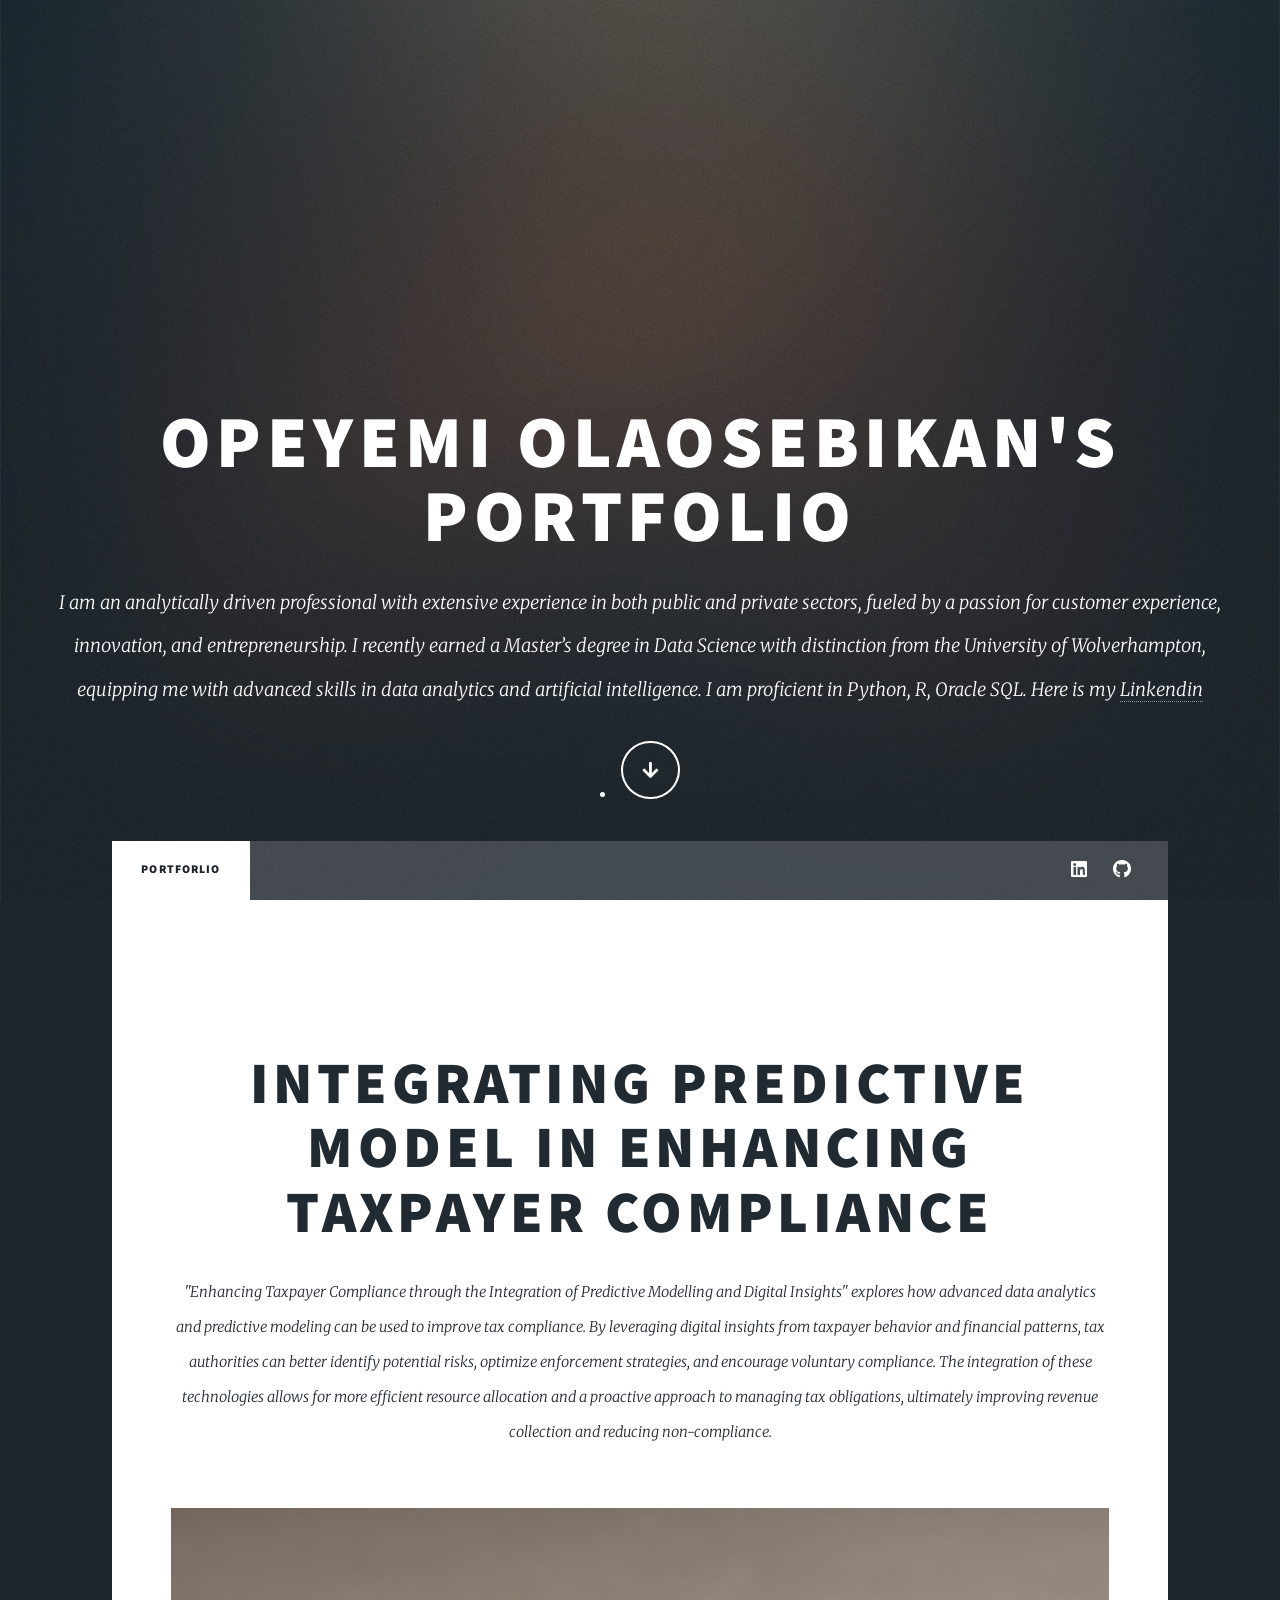
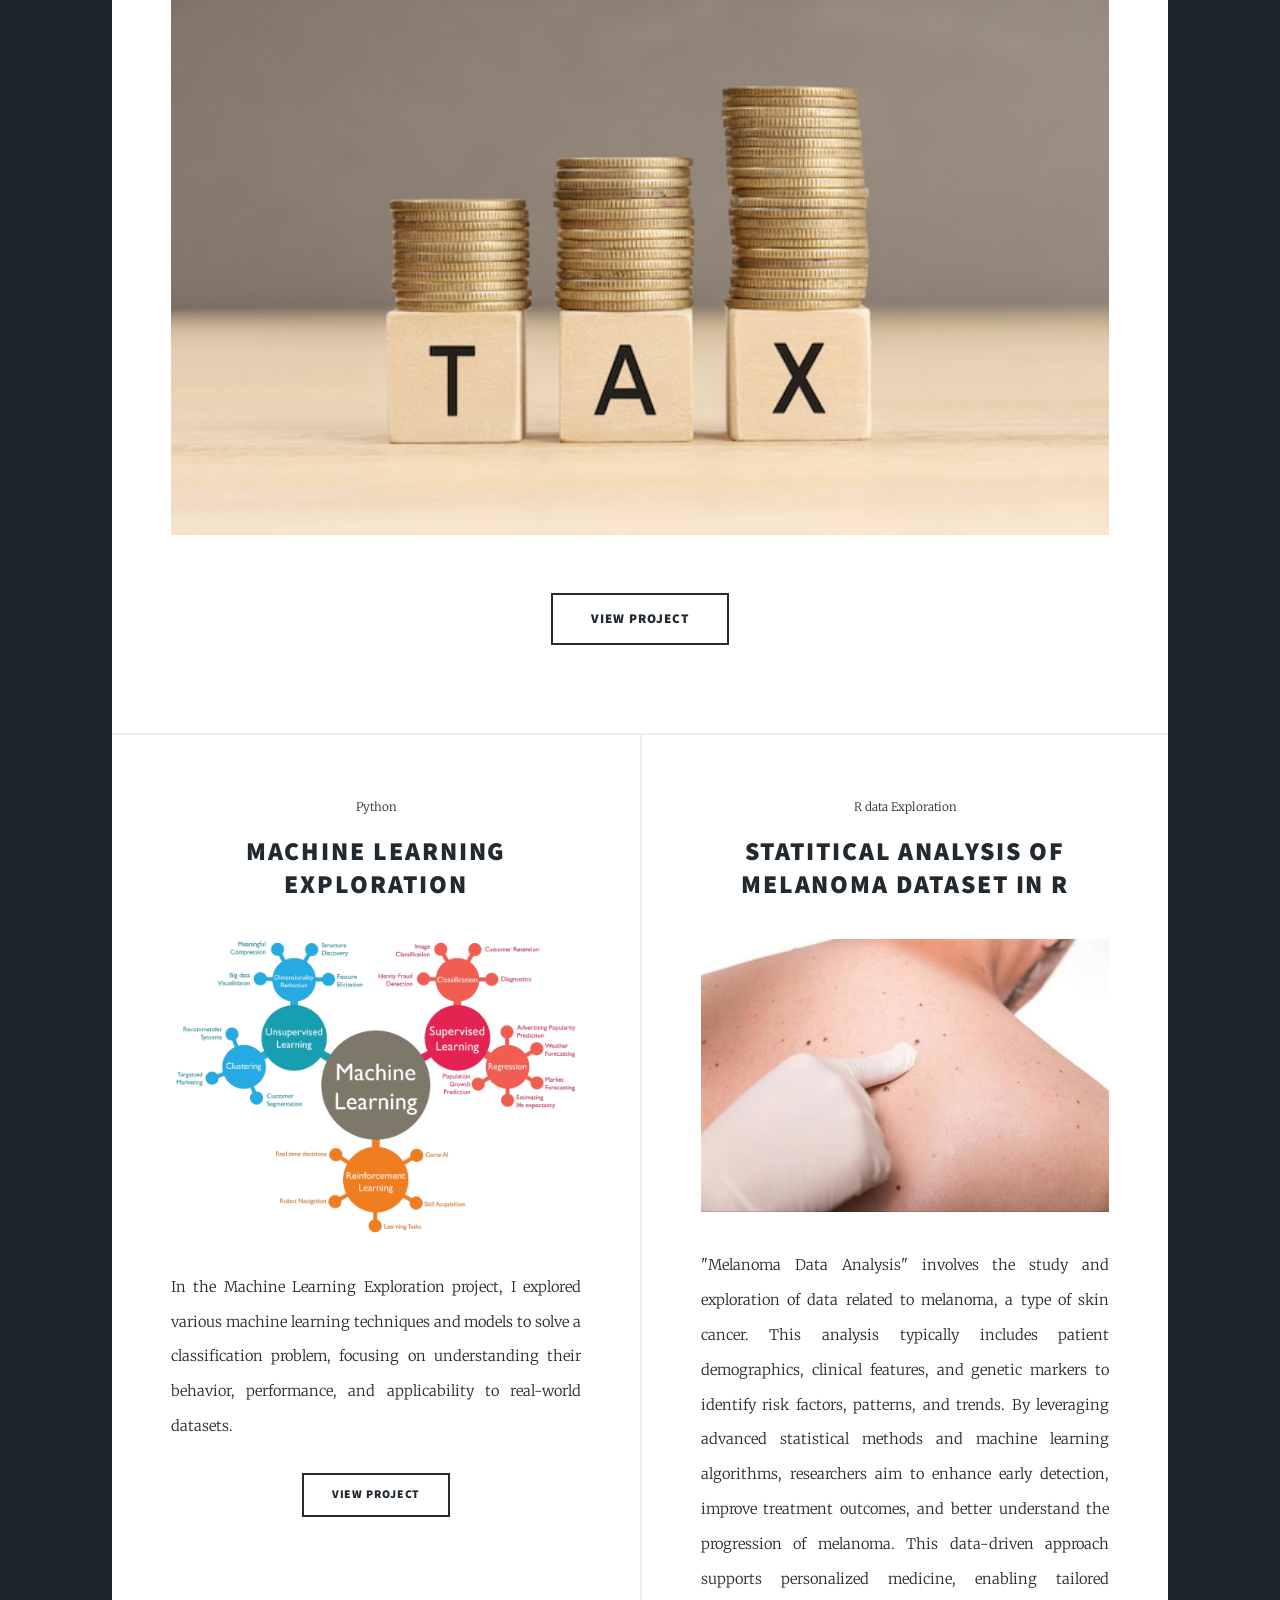
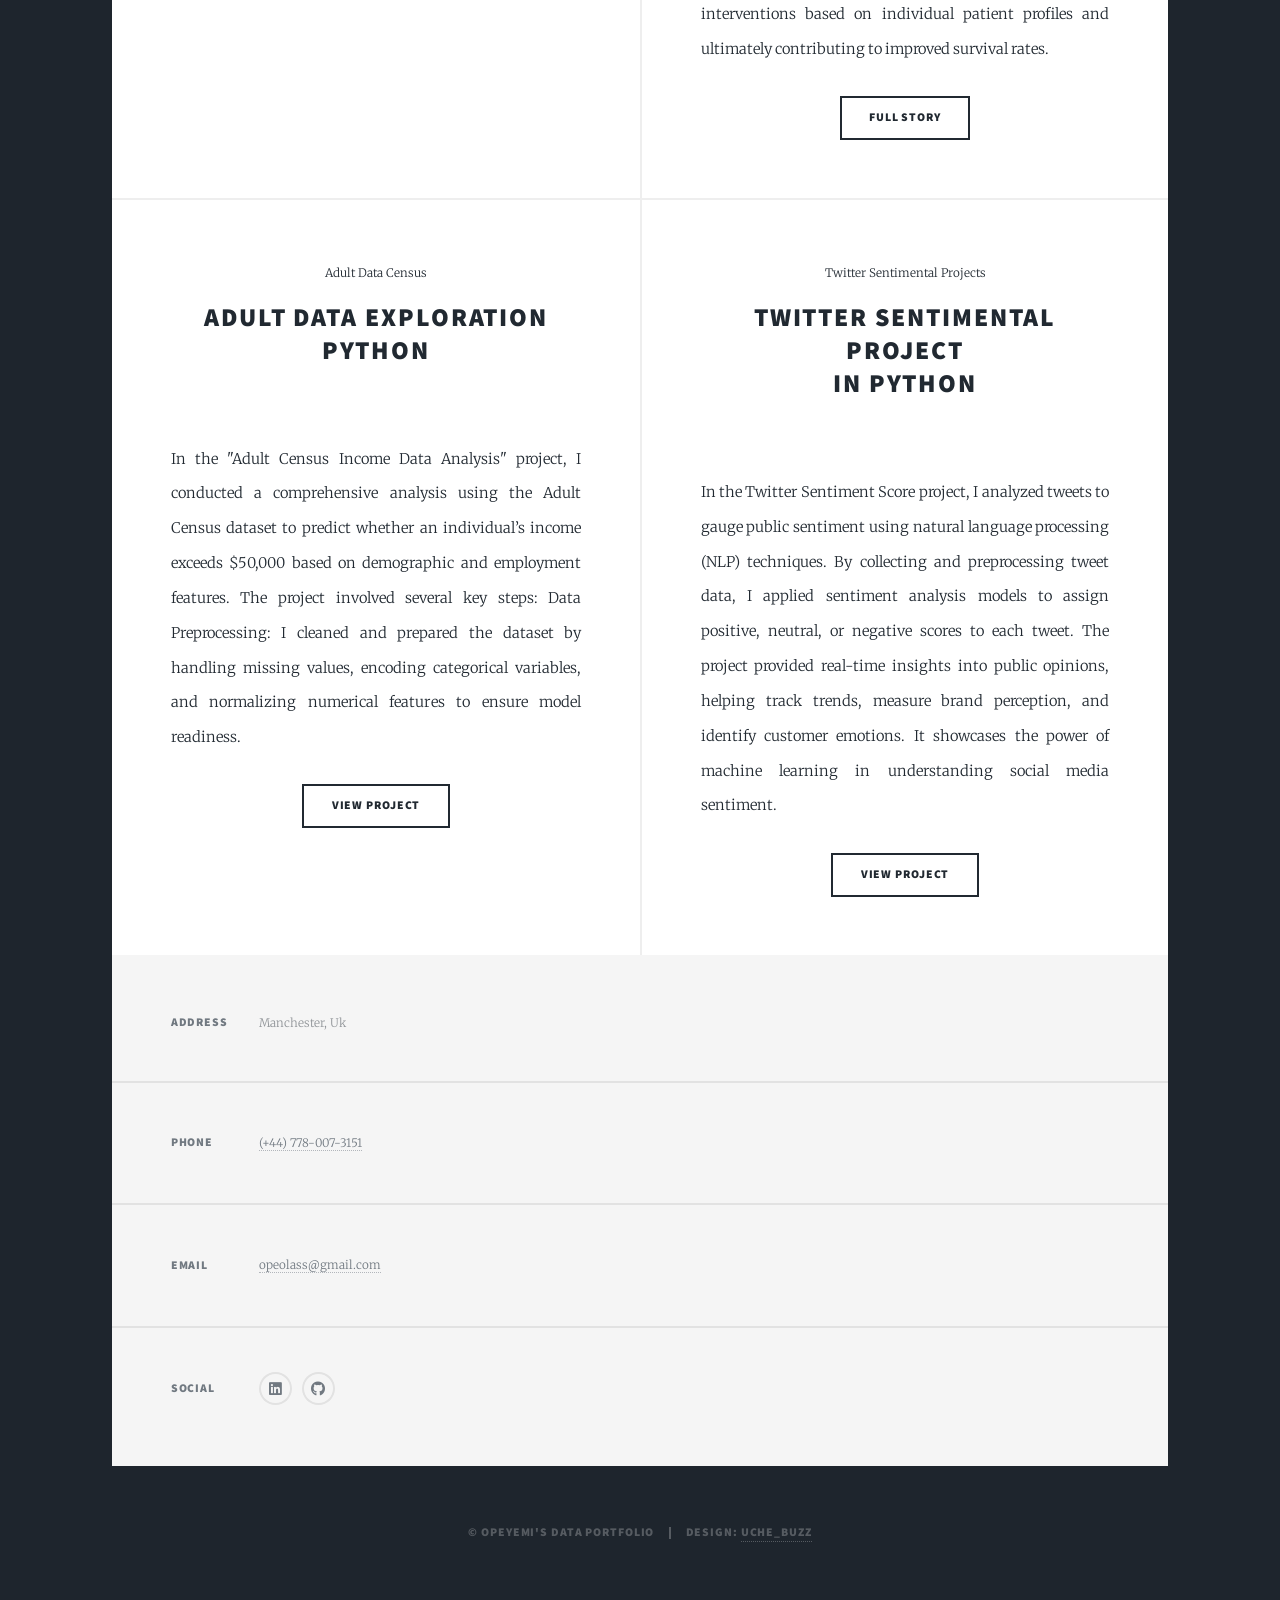
==== index.html @ 690faed7 "Update index.html" ====
<!DOCTYPE HTML>
<!--
	Massively by HTML5 UP
	html5up.net | @ajlkn
	Free for personal and commercial use under the CCA 3.0 license (html5up.net/license)
-->
<html>
	<head>
		<title>Opeyemi's Portfolio</title>
		<meta charset="utf-8" />
		<meta name="viewport" content="width=device-width, initial-scale=1, user-scalable=no" />
		<link rel="stylesheet" href="assets/css/main.css" />
		<noscript><link rel="stylesheet" href="assets/css/noscript.css" /></noscript>
	</head>
	<body class="is-preload">

		<!-- Wrapper -->
			<div id="wrapper" class="fade-in">

				<!-- Intro -->
					<div id="intro">
						<h1>Opeyemi olaosebikan's <br />
							Portfolio</h1>
						<p>I am an analytically driven professional with extensive experience in both public and private sectors, 
							fueled by a passion for customer experience, innovation, and entrepreneurship. I recently earned a Master’s degree in Data Science with distinction 
							from the University of Wolverhampton, equipping me with advanced skills in data analytics and artificial intelligence.
							 I am proficient in Python, R, Oracle SQL. Here is my <a href="https://www.linkedin.com/in/opeyemi-olaosebikan/">Linkendin</a>
							<li><a href="#header" class="button icon solid solo fa-arrow-down scrolly">Continue</a></li>
						</ul>
					</div>

				<!-- Header -->
					<header id="header">
						<a href="index.html" class="logo">Portforlio</a>
					</header>

				<!-- Nav -->
					<nav id="nav">
						<ul class="links">
							<li class="active"><a href="index.html">Portforlio</a></li>
			
						</ul>
						<ul class="icons">
							<!--<li><a href="https://github.com/OpeOlas" class="icon brands fa-twitter"><span class="label">Twitter</span></a></li>
							<li><a href="https://twitter.com/uche_buzz" class="icon brands fa-facebook-f"><span class="label">Facebook</span></a></li>-->
							<li><a href="https://www.linkedin.com/in/opeyemi-olaosebikan/" class="icon brands alt fa-linkedin"><span class="label">LinkedIn</span></a></li>
							<li><a href="https://github.com/OpeOlas" class="icon brands fa-github"><span class="label">GitHub</span></a></li>
						</ul>
					</nav>

				<!-- Main -->
					<div id="main">

						<!-- Featured Post -->
							<article class="post featured">
								<header class="major">
									<h2><a href="https://github.com/OpeOlas/Enhancing-Taxpayer-Compliance-through-the-Integration-of-Predictive-Modelling-and-Digital-Insights">  
										<br />
									Integrating Predictive Model in Enhancing Taxpayer Compliance</a></h2>
									<p>"Enhancing Taxpayer Compliance through the Integration of Predictive Modelling and Digital Insights" 
										explores how advanced data analytics and predictive modeling can be used to improve tax compliance. By leveraging digital insights from taxpayer behavior and financial patterns, tax authorities can better identify potential risks, optimize enforcement strategies, and encourage voluntary compliance. The integration of these technologies allows for more efficient resource allocation and 
										a proactive approach to managing tax obligations, ultimately improving revenue collection and reducing non-compliance.</p>
								</header>
								<a href="https://github.com/OpeOlas/Enhancing-Taxpayer-Compliance-through-the-Integration-of-Predictive-Modelling-and-Digital-Insights" 
								class="image main"><img src="images/Increase-in-Corporation-Tax.jpg" alt="" /></a>
								<ul class="actions special">
									<li><a href="https://github.com/OpeOlas/Enhancing-Taxpayer-Compliance-through-the-Integration-of-Predictive-Modelling-and-Digital-Insights" class="button large">View Project</a></li>
								</ul>
							</article>

						<!-- Posts -->
							<section class="posts">
								<article>
									<header>
										<span class="date">Python</span>
										<h2><a href="https://github.com/OpeOlas/Portfolio/blob/main/Opeyemi%20Olaosebikan-%202338168-%20Workshop%20%233%20Solution.ipynb">Machine Learning Exploration<br />
										</a></h2>
									</header>
									<a href="https://github.com/OpeOlas/Portfolio/blob/main/Opeyemi%20Olaosebikan-%202338168-%20Workshop%20%233%20Solution.ipynb" class="image fit"><img src="images/Machine Learning.png" alt="" /></a>
									<p>In the Machine Learning Exploration project, I explored various machine learning techniques and models to solve a classification problem, focusing on understanding their behavior, performance, 
										and applicability to real-world datasets.</p>
									<ul class="actions special">
										<li><a href="https://github.com/OpeOlas/Portfolio/blob/main/Opeyemi%20Olaosebikan-%202338168-%20Workshop%20%233%20Solution.ipynb" class="button">View Project</a></li>
									</ul>
								</article>
								<!--<article>
									<header>
										<span class="date">Python</span>
										<h2><a href="https://github.com/Uchebuzz/Python-Portfolio/blob/main/NBA%20%20Rookie%20Analysis.py"><br />
										NBA Rookie Analysis in Python</a></h2>
									</header>
									<a href="https://github.com/Uchebuzz/Python-Portfolio/blob/main/NBA%20%20Rookie%20Analysis.py" class="image fit"><img src="images/Nba Rookie.jpg" alt="" /></a>
									<p>Donec eget ex magna. Interdum et malesuada fames ac ante ipsum primis in faucibus. Pellentesque venenatis dolor imperdiet dolor mattis sagittis magna etiam.</p>
									<ul class="actions special">
										<li><a href="https://github.com/Uchebuzz/Python-Portfolio/blob/main/NBA%20%20Rookie%20Analysis.py" class="button">View Project</a></li>
									</ul>
								</article>-->

								<!--<article>
									<header>
										<span class="date">R data Exploration</span>
										<h2><a href="https://github.com/OpeOlas/Using-R-for-Exploratory-Analysis-of-the-1977-Survival-from-Malignant-Melanoma/blob/main/2338168%20MELANOMA%20EXPLORATOTY%20ANALYSIS.qmd">2021 UK Census Data Exploration in R<br />
										</a></h2>
									</header>
									<a href="https://github.com/OpeOlas/Using-R-for-Exploratory-Analysis-of-the-1977-Survival-from-Malignant-Melanoma/blob/main/2338168%20MELANOMA%20EXPLORATOTY%20ANALYSIS.qmd" class="image fit"><img src="images/UK census dat R.jpg" alt="" /></a>
									<p>"Melanoma Data Analysis" involves the study and exploration of data related to melanoma, a type of skin cancer. This analysis typically includes patient demographics, clinical features, and genetic markers to identify risk factors, patterns, and trends. By leveraging advanced statistical methods and machine learning algorithms, researchers aim to enhance early detection, improve treatment outcomes, and better understand the progression of melanoma. This data-driven approach supports personalized medicine, enabling tailored
										 interventions based on individual patient profiles and ultimately contributing to improved survival rates.</p>
									<ul class="actions special">
										<li><a href="https://github.com/OpeOlas/Using-R-for-Exploratory-Analysis-of-the-1977-Survival-from-Malignant-Melanoma/blob/main/2338168%20MELANOMA%20EXPLORATOTY%20ANALYSIS.qmd" class="button">Full Story</a></li>
									</ul>
								</article>-->

								<article>
									<header>
										<span class="date">R data Exploration</span>
										<h2><a href="https://github.com/OpeOlas/Using-R-for-Exploratory-Analysis-of-the-1977-Survival-from-Malignant-Melanoma/blob/main/2338168%20MELANOMA%20EXPLORATOTY%20ANALYSIS.qmd">Statitical Analysis of<br />
										Melanoma Dataset in R</a></h2>
									</header>
									<a href="https://github.com/OpeOlas/Using-R-for-Exploratory-Analysis-of-the-1977-Survival-from-Malignant-Melanoma/blob/main/2338168%20MELANOMA%20EXPLORATOTY%20ANALYSIS.qmd" class="image fit"><img src="images/Melanoma a.jpg" alt="" /></a>
									<p>"Melanoma Data Analysis" involves the study and exploration of data related to melanoma, a type of skin cancer. This analysis typically includes patient demographics, clinical features, and genetic markers to identify risk factors, patterns, and trends. By leveraging advanced statistical methods and machine learning algorithms, researchers aim to enhance early detection, improve treatment outcomes, and better understand the progression of melanoma. This data-driven approach supports personalized medicine, enabling tailored
										interventions based on individual patient profiles and ultimately contributing to improved survival rates.</p>
									<ul class="actions special">
										<li><a href="https://github.com/OpeOlas/Using-R-for-Exploratory-Analysis-of-the-1977-Survival-from-Malignant-Melanoma/blob/main/2338168%20MELANOMA%20EXPLORATOTY%20ANALYSIS.qmd" class="button">Full Story</a></li>
									</ul>
								</article>
								<article>
									<header>
										<span class="date">Adult Data Census</span>
										<h2><a href="https://github.com/OpeOlas/Portfolio/blob/main/Opeyemi%20Olaosebikan-%202338168-%20Workshop%20%232%20Solution.ipynb">Adult Data Exploration<br />
											Python</a></h2>
										
									</header>
									<a href="https://github.com/OpeOlas/Portfolio/blob/main/Opeyemi%20Olaosebikan-%202338168-%20Workshop%20%232%20Solution.ipynb" class="image fit"><img src="images/NI Census image 3.jpg" alt="" /></a>
									<p>In the "Adult Census Income Data Analysis" project, I conducted a comprehensive analysis using the Adult Census dataset to predict whether an individual’s income exceeds $50,000 based on demographic and employment features. The project involved several key steps:

										Data Preprocessing: I cleaned and prepared the dataset by handling missing values, encoding categorical variables, and normalizing numerical features to ensure model readiness.
										
										</p>
									<ul class="actions special">
										<li><a href="https://github.com/OpeOlas/Portfolio/blob/main/Opeyemi%20Olaosebikan-%202338168-%20Workshop%20%232%20Solution.ipynb" class="button">View Project</a></li>
									</ul>
								</article>
								<article>
									<header>
										<span class="date">Twitter Sentimental Projects</span>
										<h2><a href="https://github.com/OpeOlas/Portfolio/blob/main/Opeyemi%20Olaosebikan-%202338168-%20Workshop%20%236%20Solution.ipynb">Twitter Sentimental Project<br />
										In Python</a></h2>
									</header>
									<a href="https://github.com/OpeOlas/Portfolio/blob/main/Opeyemi%20Olaosebikan-%202338168-%20Workshop%20%236%20Solution.ipynb" class="image fit"><img src="Twitter.jpg" alt="" /></a>
									<p>In the Twitter Sentiment Score project, I analyzed tweets to gauge public sentiment using natural language processing (NLP) techniques. By collecting and preprocessing tweet data, I applied sentiment analysis models to assign positive, neutral, or negative scores to each tweet. The project provided real-time insights into public opinions, helping track trends, measure brand
										perception, and identify customer emotions. It showcases the power of machine learning in understanding social media sentiment.</p>
									<ul class="actions special">
										<li><a href="https://github.com/OpeOlas/Portfolio/blob/main/Opeyemi%20Olaosebikan-%202338168-%20Workshop%20%236%20Solution.ipynb" class="button">View Project</a></li>
									</ul>

								
								</article>
							</section>
							

				

					</div>

				<!-- Footer -->
					<footer id="footer">
						
						<section class="split contact">
							<section class="alt">
								<h3>Address</h3>
								<p>Manchester, Uk<br />
								</p>
							</section>
							<section>
								<h3>Phone</h3>
								<p><a href="#">(+44) 778-007-3151</a></p>
							</section>
							<section>
								<h3>Email</h3>
								<p><a href="#">opeolass@gmail.com</a></p>
							</section>
							<section>
								<h3>Social</h3>
								<ul class="icons alt">
									<!--<li><a href="https://twitter.com/uche_buzz" class="icon brands alt fa-twitter"><span class="label">Twitter</span></a></li>
									<li><a href="https://www.facebook.com/buzugbe.uche" class="icon brands alt fa-facebook-f"><span class="label">Facebook</span></a></li>-->
									<li><a href="https://www.linkedin.com/in/opeyemi-olaosebikan/" class="icon brands alt fa-linkedin"><span class="label">LinkedIn</span></a></li>
									<li><a href="https://github.com/OpeOlas" class="icon brands alt fa-github"><span class="label">GitHub</span></a></li>
								</ul>
							</section>
						</section>
					</footer>

				<!-- Copyright -->
					<div id="copyright">
						<ul><li>&copy; Opeyemi's Data Portfolio</li><li>Design: <a href="https://html5up.net">Uche_buzz</a></li></ul>
					</div>

			</div>

		<!-- Scripts -->
			<script src="assets/js/jquery.min.js"></script>
			<script src="assets/js/jquery.scrollex.min.js"></script>
			<script src="assets/js/jquery.scrolly.min.js"></script>
			<script src="assets/js/browser.min.js"></script>
			<script src="assets/js/breakpoints.min.js"></script>
			<script src="assets/js/util.js"></script>
			<script src="assets/js/main.js"></script>

	</body>
</html>
---- assets/css/main.css ----
@import url(fontawesome-all.min.css);
@import url("https://fonts.googleapis.com/css?family=Merriweather:300,700,300italic,700italic|Source+Sans+Pro:900");

/*
	Massively by HTML5 UP
	html5up.net | @ajlkn
	Free for personal and commercial use under the CCA 3.0 license (html5up.net/license)
*/

html, body, div, span, applet, object,
iframe, h1, h2, h3, h4, h5, h6, p, blockquote,
pre, a, abbr, acronym, address, big, cite,
code, del, dfn, em, img, ins, kbd, q, s, samp,
small, strike, strong, sub, sup, tt, var, b,
u, i, center, dl, dt, dd, ol, ul, li, fieldset,
form, label, legend, table, caption, tbody,
tfoot, thead, tr, th, td, article, aside,
canvas, details, embed, figure, figcaption,
footer, header, hgroup, menu, nav, output, ruby,
section, summary, time, mark, audio, video {
	margin: 0;
	padding: 0;
	border: 0;
	font-size: 100%;
	font: inherit;
	vertical-align: baseline;}

article, aside, details, figcaption, figure,
footer, header, hgroup, menu, nav, section {
	display: block;}

body {
	line-height: 1;
}

ol, ul {
	list-style: none;
}

blockquote, q {
	quotes: none;
}

	blockquote:before, blockquote:after, q:before, q:after {
		content: '';
		content: none;
	}

table {
	border-collapse: collapse;
	border-spacing: 0;
}

body {
	-webkit-text-size-adjust: none;
}

mark {
	background-color: transparent;
	color: inherit;
}

input::-moz-focus-inner {
	border: 0;
	padding: 0;
}

input, select, textarea {
	-moz-appearance: none;
	-webkit-appearance: none;
	-ms-appearance: none;
	appearance: none;
}

/* Basic */

	@-ms-viewport {
		width: device-width;
	}

	body {
		-ms-overflow-style: scrollbar;
	}

	@media screen and (max-width: 480px) {

		html, body {
			min-width: 320px;
		}

	}

	html {
		box-sizing: border-box;
	}

	*, *:before, *:after {
		box-sizing: inherit;
	}

	body {
		background-color: #1e252d;
	}

		body.is-preload *, body.is-preload *:before, body.is-preload *:after {
			-moz-animation: none !important;
			-webkit-animation: none !important;
			-ms-animation: none !important;
			animation: none !important;
			-moz-transition: none !important;
			-webkit-transition: none !important;
			-ms-transition: none !important;
			transition: none !important;
		}

/* Type */

	html {
		font-size: 16pt;
	}

		@media screen and (max-width: 1680px) {

			html {
				font-size: 12pt;
			}

		}

		@media screen and (max-width: 1280px) {

			html {
				font-size: 11pt;
			}

		}

		@media screen and (max-width: 360px) {

			html {
				font-size: 10pt;
			}

		}

	body {
		color: #212931;
	}

	body, input, select, textarea {
		font-family: "Merriweather", Georgia, serif;
		font-weight: 300;
		font-size: 1rem;
		line-height: 2.375;
	}

	a {
		-moz-transition: color 0.2s ease-in-out, background-color 0.2s ease-in-out, border-color 0.2s ease-in-out, box-shadow 0.2s ease-in-out;
		-webkit-transition: color 0.2s ease-in-out, background-color 0.2s ease-in-out, border-color 0.2s ease-in-out, box-shadow 0.2s ease-in-out;
		-ms-transition: color 0.2s ease-in-out, background-color 0.2s ease-in-out, border-color 0.2s ease-in-out, box-shadow 0.2s ease-in-out;
		transition: color 0.2s ease-in-out, background-color 0.2s ease-in-out, border-color 0.2s ease-in-out, box-shadow 0.2s ease-in-out;
		border-bottom: dotted 1px;
		text-decoration: none;
	}

		a:hover {
			border-bottom-color: transparent;
		}

	strong, b {
		font-weight: 600;
	}

	em, i {
		font-style: italic;
	}

	p {
		text-align: justify;
		margin: 0 0 2rem 0;
	}

	h1, h2, h3, h4, h5, h6 {
		font-family: "Source Sans Pro", Helvetica, sans-serif;
		font-weight: 900;
		line-height: 1.5;
		letter-spacing: 0.075em;
		text-transform: uppercase;
		margin: 0 0 1rem 0;
	}

		h1 a, h2 a, h3 a, h4 a, h5 a, h6 a {
			border-bottom: 0;
			color: inherit;
			text-decoration: none;
		}

	h1 {
		font-size: 4rem;
		line-height: 1.1;
		margin: 0 0 2rem 0;
	}

	h2 {
		font-size: 1.75rem;
		line-height: 1.3;
		margin: 0 0 1.5rem 0;
	}

	h3 {
		font-size: 1.25rem;
		margin: 0 0 1.5rem 0;
	}

	h4 {
		font-size: 1rem;
	}

	h5 {
		font-size: 0.9rem;
	}

	h6 {
		font-size: 0.8rem;
	}

	sub {
		font-size: 0.8rem;
		position: relative;
		top: 0.5rem;
	}

	sup {
		font-size: 0.8rem;
		position: relative;
		top: -0.5rem;
	}

	blockquote {
		border-left: solid 4px;
		font-style: italic;
		margin: 0 0 2rem 0;
		padding: 0.5rem 0 0.5rem 2rem;
	}

	code {
		border: solid 2px;
		font-family: "Courier New", monospace;
		font-size: 0.9rem;
		margin: 0 0.25rem;
		padding: 0.25rem 0.65rem;
	}

	pre {
		-webkit-overflow-scrolling: touch;
		font-family: "Courier New", monospace;
		font-size: 0.9rem;
		margin: 0 0 2rem 0;
	}

		pre code {
			display: block;
			line-height: 1.75;
			padding: 1rem 1.5rem;
			overflow-x: auto;
		}

	hr {
		border: 0;
		border-bottom: solid 2px;
		margin: 3rem 0;
	}

		hr.major {
			margin: 5rem 0;
		}

	.align-left {
		text-align: left;
	}

	.align-center {
		text-align: center;
	}

	.align-right {
		text-align: right;
	}

	input, select, textarea {
		color: #212931;
	}

	a {
		color: #212931;
		border-bottom-color: rgba(33, 41, 49, 0.5);
	}

		a:hover {
			border-bottom-color: transparent;
			color: #18bfef !important;
		}

	strong, b {
		color: #212931;
	}

	h1, h2, h3, h4, h5, h6 {
		color: #212931;
	}

	blockquote {
		border-left-color: #eeeeee;
	}

	code {
		background: rgba(220, 220, 220, 0.25);
		border-color: #eeeeee;
	}

	hr {
		border-bottom-color: #eeeeee;
	}

/* Row */

	.row {
		display: flex;
		flex-wrap: wrap;
		box-sizing: border-box;
		align-items: stretch;
	}

		.row > * {
			box-sizing: border-box;
		}

		.row.gtr-uniform > * > :last-child {
			margin-bottom: 0;
		}

		.row.aln-left {
			justify-content: flex-start;
		}

		.row.aln-center {
			justify-content: center;
		}

		.row.aln-right {
			justify-content: flex-end;
		}

		.row.aln-top {
			align-items: flex-start;
		}

		.row.aln-middle {
			align-items: center;
		}

		.row.aln-bottom {
			align-items: flex-end;
		}

		.row > .imp {
			order: -1;
		}

		.row > .col-1 {
			width: 8.33333%;
		}

		.row > .off-1 {
			margin-left: 8.33333%;
		}

		.row > .col-2 {
			width: 16.66667%;
		}

		.row > .off-2 {
			margin-left: 16.66667%;
		}

		.row > .col-3 {
			width: 25%;
		}

		.row > .off-3 {
			margin-left: 25%;
		}

		.row > .col-4 {
			width: 33.33333%;
		}

		.row > .off-4 {
			margin-left: 33.33333%;
		}

		.row > .col-5 {
			width: 41.66667%;
		}

		.row > .off-5 {
			margin-left: 41.66667%;
		}

		.row > .col-6 {
			width: 50%;
		}

		.row > .off-6 {
			margin-left: 50%;
		}

		.row > .col-7 {
			width: 58.33333%;
		}

		.row > .off-7 {
			margin-left: 58.33333%;
		}

		.row > .col-8 {
			width: 66.66667%;
		}

		.row > .off-8 {
			margin-left: 66.66667%;
		}

		.row > .col-9 {
			width: 75%;
		}

		.row > .off-9 {
			margin-left: 75%;
		}

		.row > .col-10 {
			width: 83.33333%;
		}

		.row > .off-10 {
			margin-left: 83.33333%;
		}

		.row > .col-11 {
			width: 91.66667%;
		}

		.row > .off-11 {
			margin-left: 91.66667%;
		}

		.row > .col-12 {
			width: 100%;
		}

		.row > .off-12 {
			margin-left: 100%;
		}

		.row.gtr-0 {
			margin-top: 0;
			margin-left: 0rem;
		}

			.row.gtr-0 > * {
				padding: 0 0 0 0rem;
			}

			.row.gtr-0.gtr-uniform {
				margin-top: 0rem;
			}

				.row.gtr-0.gtr-uniform > * {
					padding-top: 0rem;
				}

		.row.gtr-25 {
			margin-top: 0;
			margin-left: -0.375rem;
		}

			.row.gtr-25 > * {
				padding: 0 0 0 0.375rem;
			}

			.row.gtr-25.gtr-uniform {
				margin-top: -0.375rem;
			}

				.row.gtr-25.gtr-uniform > * {
					padding-top: 0.375rem;
				}

		.row.gtr-50 {
			margin-top: 0;
			margin-left: -0.75rem;
		}

			.row.gtr-50 > * {
				padding: 0 0 0 0.75rem;
			}

			.row.gtr-50.gtr-uniform {
				margin-top: -0.75rem;
			}

				.row.gtr-50.gtr-uniform > * {
					padding-top: 0.75rem;
				}

		.row {
			margin-top: 0;
			margin-left: -1.5rem;
		}

			.row > * {
				padding: 0 0 0 1.5rem;
			}

			.row.gtr-uniform {
				margin-top: -1.5rem;
			}

				.row.gtr-uniform > * {
					padding-top: 1.5rem;
				}

		.row.gtr-150 {
			margin-top: 0;
			margin-left: -2.25rem;
		}

			.row.gtr-150 > * {
				padding: 0 0 0 2.25rem;
			}

			.row.gtr-150.gtr-uniform {
				margin-top: -2.25rem;
			}

				.row.gtr-150.gtr-uniform > * {
					padding-top: 2.25rem;
				}

		.row.gtr-200 {
			margin-top: 0;
			margin-left: -3rem;
		}

			.row.gtr-200 > * {
				padding: 0 0 0 3rem;
			}

			.row.gtr-200.gtr-uniform {
				margin-top: -3rem;
			}

				.row.gtr-200.gtr-uniform > * {
					padding-top: 3rem;
				}

		@media screen and (max-width: 1680px) {

			.row {
				display: flex;
				flex-wrap: wrap;
				box-sizing: border-box;
				align-items: stretch;
			}

				.row > * {
					box-sizing: border-box;
				}

				.row.gtr-uniform > * > :last-child {
					margin-bottom: 0;
				}

				.row.aln-left {
					justify-content: flex-start;
				}

				.row.aln-center {
					justify-content: center;
				}

				.row.aln-right {
					justify-content: flex-end;
				}

				.row.aln-top {
					align-items: flex-start;
				}

				.row.aln-middle {
					align-items: center;
				}

				.row.aln-bottom {
					align-items: flex-end;
				}

				.row > .imp-xlarge {
					order: -1;
				}

				.row > .col-1-xlarge {
					width: 8.33333%;
				}

				.row > .off-1-xlarge {
					margin-left: 8.33333%;
				}

				.row > .col-2-xlarge {
					width: 16.66667%;
				}

				.row > .off-2-xlarge {
					margin-left: 16.66667%;
				}

				.row > .col-3-xlarge {
					width: 25%;
				}

				.row > .off-3-xlarge {
					margin-left: 25%;
				}

				.row > .col-4-xlarge {
					width: 33.33333%;
				}

				.row > .off-4-xlarge {
					margin-left: 33.33333%;
				}

				.row > .col-5-xlarge {
					width: 41.66667%;
				}

				.row > .off-5-xlarge {
					margin-left: 41.66667%;
				}

				.row > .col-6-xlarge {
					width: 50%;
				}

				.row > .off-6-xlarge {
					margin-left: 50%;
				}

				.row > .col-7-xlarge {
					width: 58.33333%;
				}

				.row > .off-7-xlarge {
					margin-left: 58.33333%;
				}

				.row > .col-8-xlarge {
					width: 66.66667%;
				}

				.row > .off-8-xlarge {
					margin-left: 66.66667%;
				}

				.row > .col-9-xlarge {
					width: 75%;
				}

				.row > .off-9-xlarge {
					margin-left: 75%;
				}

				.row > .col-10-xlarge {
					width: 83.33333%;
				}

				.row > .off-10-xlarge {
					margin-left: 83.33333%;
				}

				.row > .col-11-xlarge {
					width: 91.66667%;
				}

				.row > .off-11-xlarge {
					margin-left: 91.66667%;
				}

				.row > .col-12-xlarge {
					width: 100%;
				}

				.row > .off-12-xlarge {
					margin-left: 100%;
				}

				.row.gtr-0 {
					margin-top: 0;
					margin-left: 0rem;
				}

					.row.gtr-0 > * {
						padding: 0 0 0 0rem;
					}

					.row.gtr-0.gtr-uniform {
						margin-top: 0rem;
					}

						.row.gtr-0.gtr-uniform > * {
							padding-top: 0rem;
						}

				.row.gtr-25 {
					margin-top: 0;
					margin-left: -0.375rem;
				}

					.row.gtr-25 > * {
						padding: 0 0 0 0.375rem;
					}

					.row.gtr-25.gtr-uniform {
						margin-top: -0.375rem;
					}

						.row.gtr-25.gtr-uniform > * {
							padding-top: 0.375rem;
						}

				.row.gtr-50 {
					margin-top: 0;
					margin-left: -0.75rem;
				}

					.row.gtr-50 > * {
						padding: 0 0 0 0.75rem;
					}

					.row.gtr-50.gtr-uniform {
						margin-top: -0.75rem;
					}

						.row.gtr-50.gtr-uniform > * {
							padding-top: 0.75rem;
						}

				.row {
					margin-top: 0;
					margin-left: -1.5rem;
				}

					.row > * {
						padding: 0 0 0 1.5rem;
					}

					.row.gtr-uniform {
						margin-top: -1.5rem;
					}

						.row.gtr-uniform > * {
							padding-top: 1.5rem;
						}

				.row.gtr-150 {
					margin-top: 0;
					margin-left: -2.25rem;
				}

					.row.gtr-150 > * {
						padding: 0 0 0 2.25rem;
					}

					.row.gtr-150.gtr-uniform {
						margin-top: -2.25rem;
					}

						.row.gtr-150.gtr-uniform > * {
							padding-top: 2.25rem;
						}

				.row.gtr-200 {
					margin-top: 0;
					margin-left: -3rem;
				}

					.row.gtr-200 > * {
						padding: 0 0 0 3rem;
					}

					.row.gtr-200.gtr-uniform {
						margin-top: -3rem;
					}

						.row.gtr-200.gtr-uniform > * {
							padding-top: 3rem;
						}

		}

		@media screen and (max-width: 1280px) {

			.row {
				display: flex;
				flex-wrap: wrap;
				box-sizing: border-box;
				align-items: stretch;
			}

				.row > * {
					box-sizing: border-box;
				}

				.row.gtr-uniform > * > :last-child {
					margin-bottom: 0;
				}

				.row.aln-left {
					justify-content: flex-start;
				}

				.row.aln-center {
					justify-content: center;
				}

				.row.aln-right {
					justify-content: flex-end;
				}

				.row.aln-top {
					align-items: flex-start;
				}

				.row.aln-middle {
					align-items: center;
				}

				.row.aln-bottom {
					align-items: flex-end;
				}

				.row > .imp-large {
					order: -1;
				}

				.row > .col-1-large {
					width: 8.33333%;
				}

				.row > .off-1-large {
					margin-left: 8.33333%;
				}

				.row > .col-2-large {
					width: 16.66667%;
				}

				.row > .off-2-large {
					margin-left: 16.66667%;
				}

				.row > .col-3-large {
					width: 25%;
				}

				.row > .off-3-large {
					margin-left: 25%;
				}

				.row > .col-4-large {
					width: 33.33333%;
				}

				.row > .off-4-large {
					margin-left: 33.33333%;
				}

				.row > .col-5-large {
					width: 41.66667%;
				}

				.row > .off-5-large {
					margin-left: 41.66667%;
				}

				.row > .col-6-large {
					width: 50%;
				}

				.row > .off-6-large {
					margin-left: 50%;
				}

				.row > .col-7-large {
					width: 58.33333%;
				}

				.row > .off-7-large {
					margin-left: 58.33333%;
				}

				.row > .col-8-large {
					width: 66.66667%;
				}

				.row > .off-8-large {
					margin-left: 66.66667%;
				}

				.row > .col-9-large {
					width: 75%;
				}

				.row > .off-9-large {
					margin-left: 75%;
				}

				.row > .col-10-large {
					width: 83.33333%;
				}

				.row > .off-10-large {
					margin-left: 83.33333%;
				}

				.row > .col-11-large {
					width: 91.66667%;
				}

				.row > .off-11-large {
					margin-left: 91.66667%;
				}

				.row > .col-12-large {
					width: 100%;
				}

				.row > .off-12-large {
					margin-left: 100%;
				}

				.row.gtr-0 {
					margin-top: 0;
					margin-left: 0rem;
				}

					.row.gtr-0 > * {
						padding: 0 0 0 0rem;
					}

					.row.gtr-0.gtr-uniform {
						margin-top: 0rem;
					}

						.row.gtr-0.gtr-uniform > * {
							padding-top: 0rem;
						}

				.row.gtr-25 {
					margin-top: 0;
					margin-left: -0.375rem;
				}

					.row.gtr-25 > * {
						padding: 0 0 0 0.375rem;
					}

					.row.gtr-25.gtr-uniform {
						margin-top: -0.375rem;
					}

						.row.gtr-25.gtr-uniform > * {
							padding-top: 0.375rem;
						}

				.row.gtr-50 {
					margin-top: 0;
					margin-left: -0.75rem;
				}

					.row.gtr-50 > * {
						padding: 0 0 0 0.75rem;
					}

					.row.gtr-50.gtr-uniform {
						margin-top: -0.75rem;
					}

						.row.gtr-50.gtr-uniform > * {
							padding-top: 0.75rem;
						}

				.row {
					margin-top: 0;
					margin-left: -1.5rem;
				}

					.row > * {
						padding: 0 0 0 1.5rem;
					}

					.row.gtr-uniform {
						margin-top: -1.5rem;
					}

						.row.gtr-uniform > * {
							padding-top: 1.5rem;
						}

				.row.gtr-150 {
					margin-top: 0;
					margin-left: -2.25rem;
				}

					.row.gtr-150 > * {
						padding: 0 0 0 2.25rem;
					}

					.row.gtr-150.gtr-uniform {
						margin-top: -2.25rem;
					}

						.row.gtr-150.gtr-uniform > * {
							padding-top: 2.25rem;
						}

				.row.gtr-200 {
					margin-top: 0;
					margin-left: -3rem;
				}

					.row.gtr-200 > * {
						padding: 0 0 0 3rem;
					}

					.row.gtr-200.gtr-uniform {
						margin-top: -3rem;
					}

						.row.gtr-200.gtr-uniform > * {
							padding-top: 3rem;
						}

		}

		@media screen and (max-width: 980px) {

			.row {
				display: flex;
				flex-wrap: wrap;
				box-sizing: border-box;
				align-items: stretch;
			}

				.row > * {
					box-sizing: border-box;
				}

				.row.gtr-uniform > * > :last-child {
					margin-bottom: 0;
				}

				.row.aln-left {
					justify-content: flex-start;
				}

				.row.aln-center {
					justify-content: center;
				}

				.row.aln-right {
					justify-content: flex-end;
				}

				.row.aln-top {
					align-items: flex-start;
				}

				.row.aln-middle {
					align-items: center;
				}

				.row.aln-bottom {
					align-items: flex-end;
				}

				.row > .imp-medium {
					order: -1;
				}

				.row > .col-1-medium {
					width: 8.33333%;
				}

				.row > .off-1-medium {
					margin-left: 8.33333%;
				}

				.row > .col-2-medium {
					width: 16.66667%;
				}

				.row > .off-2-medium {
					margin-left: 16.66667%;
				}

				.row > .col-3-medium {
					width: 25%;
				}

				.row > .off-3-medium {
					margin-left: 25%;
				}

				.row > .col-4-medium {
					width: 33.33333%;
				}

				.row > .off-4-medium {
					margin-left: 33.33333%;
				}

				.row > .col-5-medium {
					width: 41.66667%;
				}

				.row > .off-5-medium {
					margin-left: 41.66667%;
				}

				.row > .col-6-medium {
					width: 50%;
				}

				.row > .off-6-medium {
					margin-left: 50%;
				}

				.row > .col-7-medium {
					width: 58.33333%;
				}

				.row > .off-7-medium {
					margin-left: 58.33333%;
				}

				.row > .col-8-medium {
					width: 66.66667%;
				}

				.row > .off-8-medium {
					margin-left: 66.66667%;
				}

				.row > .col-9-medium {
					width: 75%;
				}

				.row > .off-9-medium {
					margin-left: 75%;
				}

				.row > .col-10-medium {
					width: 83.33333%;
				}

				.row > .off-10-medium {
					margin-left: 83.33333%;
				}

				.row > .col-11-medium {
					width: 91.66667%;
				}

				.row > .off-11-medium {
					margin-left: 91.66667%;
				}

				.row > .col-12-medium {
					width: 100%;
				}

				.row > .off-12-medium {
					margin-left: 100%;
				}

				.row.gtr-0 {
					margin-top: 0;
					margin-left: 0rem;
				}

					.row.gtr-0 > * {
						padding: 0 0 0 0rem;
					}

					.row.gtr-0.gtr-uniform {
						margin-top: 0rem;
					}

						.row.gtr-0.gtr-uniform > * {
							padding-top: 0rem;
						}

				.row.gtr-25 {
					margin-top: 0;
					margin-left: -0.375rem;
				}

					.row.gtr-25 > * {
						padding: 0 0 0 0.375rem;
					}

					.row.gtr-25.gtr-uniform {
						margin-top: -0.375rem;
					}

						.row.gtr-25.gtr-uniform > * {
							padding-top: 0.375rem;
						}

				.row.gtr-50 {
					margin-top: 0;
					margin-left: -0.75rem;
				}

					.row.gtr-50 > * {
						padding: 0 0 0 0.75rem;
					}

					.row.gtr-50.gtr-uniform {
						margin-top: -0.75rem;
					}

						.row.gtr-50.gtr-uniform > * {
							padding-top: 0.75rem;
						}

				.row {
					margin-top: 0;
					margin-left: -1.5rem;
				}

					.row > * {
						padding: 0 0 0 1.5rem;
					}

					.row.gtr-uniform {
						margin-top: -1.5rem;
					}

						.row.gtr-uniform > * {
							padding-top: 1.5rem;
						}

				.row.gtr-150 {
					margin-top: 0;
					margin-left: -2.25rem;
				}

					.row.gtr-150 > * {
						padding: 0 0 0 2.25rem;
					}

					.row.gtr-150.gtr-uniform {
						margin-top: -2.25rem;
					}

						.row.gtr-150.gtr-uniform > * {
							padding-top: 2.25rem;
						}

				.row.gtr-200 {
					margin-top: 0;
					margin-left: -3rem;
				}

					.row.gtr-200 > * {
						padding: 0 0 0 3rem;
					}

					.row.gtr-200.gtr-uniform {
						margin-top: -3rem;
					}

						.row.gtr-200.gtr-uniform > * {
							padding-top: 3rem;
						}

		}

		@media screen and (max-width: 736px) {

			.row {
				display: flex;
				flex-wrap: wrap;
				box-sizing: border-box;
				align-items: stretch;
			}

				.row > * {
					box-sizing: border-box;
				}

				.row.gtr-uniform > * > :last-child {
					margin-bottom: 0;
				}

				.row.aln-left {
					justify-content: flex-start;
				}

				.row.aln-center {
					justify-content: center;
				}

				.row.aln-right {
					justify-content: flex-end;
				}

				.row.aln-top {
					align-items: flex-start;
				}

				.row.aln-middle {
					align-items: center;
				}

				.row.aln-bottom {
					align-items: flex-end;
				}

				.row > .imp-small {
					order: -1;
				}

				.row > .col-1-small {
					width: 8.33333%;
				}

				.row > .off-1-small {
					margin-left: 8.33333%;
				}

				.row > .col-2-small {
					width: 16.66667%;
				}

				.row > .off-2-small {
					margin-left: 16.66667%;
				}

				.row > .col-3-small {
					width: 25%;
				}

				.row > .off-3-small {
					margin-left: 25%;
				}

				.row > .col-4-small {
					width: 33.33333%;
				}

				.row > .off-4-small {
					margin-left: 33.33333%;
				}

				.row > .col-5-small {
					width: 41.66667%;
				}

				.row > .off-5-small {
					margin-left: 41.66667%;
				}

				.row > .col-6-small {
					width: 50%;
				}

				.row > .off-6-small {
					margin-left: 50%;
				}

				.row > .col-7-small {
					width: 58.33333%;
				}

				.row > .off-7-small {
					margin-left: 58.33333%;
				}

				.row > .col-8-small {
					width: 66.66667%;
				}

				.row > .off-8-small {
					margin-left: 66.66667%;
				}

				.row > .col-9-small {
					width: 75%;
				}

				.row > .off-9-small {
					margin-left: 75%;
				}

				.row > .col-10-small {
					width: 83.33333%;
				}

				.row > .off-10-small {
					margin-left: 83.33333%;
				}

				.row > .col-11-small {
					width: 91.66667%;
				}

				.row > .off-11-small {
					margin-left: 91.66667%;
				}

				.row > .col-12-small {
					width: 100%;
				}

				.row > .off-12-small {
					margin-left: 100%;
				}

				.row.gtr-0 {
					margin-top: 0;
					margin-left: 0rem;
				}

					.row.gtr-0 > * {
						padding: 0 0 0 0rem;
					}

					.row.gtr-0.gtr-uniform {
						margin-top: 0rem;
					}

						.row.gtr-0.gtr-uniform > * {
							padding-top: 0rem;
						}

				.row.gtr-25 {
					margin-top: 0;
					margin-left: -0.375rem;
				}

					.row.gtr-25 > * {
						padding: 0 0 0 0.375rem;
					}

					.row.gtr-25.gtr-uniform {
						margin-top: -0.375rem;
					}

						.row.gtr-25.gtr-uniform > * {
							padding-top: 0.375rem;
						}

				.row.gtr-50 {
					margin-top: 0;
					margin-left: -0.75rem;
				}

					.row.gtr-50 > * {
						padding: 0 0 0 0.75rem;
					}

					.row.gtr-50.gtr-uniform {
						margin-top: -0.75rem;
					}

						.row.gtr-50.gtr-uniform > * {
							padding-top: 0.75rem;
						}

				.row {
					margin-top: 0;
					margin-left: -1.5rem;
				}

					.row > * {
						padding: 0 0 0 1.5rem;
					}

					.row.gtr-uniform {
						margin-top: -1.5rem;
					}

						.row.gtr-uniform > * {
							padding-top: 1.5rem;
						}

				.row.gtr-150 {
					margin-top: 0;
					margin-left: -2.25rem;
				}

					.row.gtr-150 > * {
						padding: 0 0 0 2.25rem;
					}

					.row.gtr-150.gtr-uniform {
						margin-top: -2.25rem;
					}

						.row.gtr-150.gtr-uniform > * {
							padding-top: 2.25rem;
						}

				.row.gtr-200 {
					margin-top: 0;
					margin-left: -3rem;
				}

					.row.gtr-200 > * {
						padding: 0 0 0 3rem;
					}

					.row.gtr-200.gtr-uniform {
						margin-top: -3rem;
					}

						.row.gtr-200.gtr-uniform > * {
							padding-top: 3rem;
						}

		}

		@media screen and (max-width: 480px) {

			.row {
				display: flex;
				flex-wrap: wrap;
				box-sizing: border-box;
				align-items: stretch;
			}

				.row > * {
					box-sizing: border-box;
				}

				.row.gtr-uniform > * > :last-child {
					margin-bottom: 0;
				}

				.row.aln-left {
					justify-content: flex-start;
				}

				.row.aln-center {
					justify-content: center;
				}

				.row.aln-right {
					justify-content: flex-end;
				}

				.row.aln-top {
					align-items: flex-start;
				}

				.row.aln-middle {
					align-items: center;
				}

				.row.aln-bottom {
					align-items: flex-end;
				}

				.row > .imp-xsmall {
					order: -1;
				}

				.row > .col-1-xsmall {
					width: 8.33333%;
				}

				.row > .off-1-xsmall {
					margin-left: 8.33333%;
				}

				.row > .col-2-xsmall {
					width: 16.66667%;
				}

				.row > .off-2-xsmall {
					margin-left: 16.66667%;
				}

				.row > .col-3-xsmall {
					width: 25%;
				}

				.row > .off-3-xsmall {
					margin-left: 25%;
				}

				.row > .col-4-xsmall {
					width: 33.33333%;
				}

				.row > .off-4-xsmall {
					margin-left: 33.33333%;
				}

				.row > .col-5-xsmall {
					width: 41.66667%;
				}

				.row > .off-5-xsmall {
					margin-left: 41.66667%;
				}

				.row > .col-6-xsmall {
					width: 50%;
				}

				.row > .off-6-xsmall {
					margin-left: 50%;
				}

				.row > .col-7-xsmall {
					width: 58.33333%;
				}

				.row > .off-7-xsmall {
					margin-left: 58.33333%;
				}

				.row > .col-8-xsmall {
					width: 66.66667%;
				}

				.row > .off-8-xsmall {
					margin-left: 66.66667%;
				}

				.row > .col-9-xsmall {
					width: 75%;
				}

				.row > .off-9-xsmall {
					margin-left: 75%;
				}

				.row > .col-10-xsmall {
					width: 83.33333%;
				}

				.row > .off-10-xsmall {
					margin-left: 83.33333%;
				}

				.row > .col-11-xsmall {
					width: 91.66667%;
				}

				.row > .off-11-xsmall {
					margin-left: 91.66667%;
				}

				.row > .col-12-xsmall {
					width: 100%;
				}

				.row > .off-12-xsmall {
					margin-left: 100%;
				}

				.row.gtr-0 {
					margin-top: 0;
					margin-left: 0rem;
				}

					.row.gtr-0 > * {
						padding: 0 0 0 0rem;
					}

					.row.gtr-0.gtr-uniform {
						margin-top: 0rem;
					}

						.row.gtr-0.gtr-uniform > * {
							padding-top: 0rem;
						}

				.row.gtr-25 {
					margin-top: 0;
					margin-left: -0.375rem;
				}

					.row.gtr-25 > * {
						padding: 0 0 0 0.375rem;
					}

					.row.gtr-25.gtr-uniform {
						margin-top: -0.375rem;
					}

						.row.gtr-25.gtr-uniform > * {
							padding-top: 0.375rem;
						}

				.row.gtr-50 {
					margin-top: 0;
					margin-left: -0.75rem;
				}

					.row.gtr-50 > * {
						padding: 0 0 0 0.75rem;
					}

					.row.gtr-50.gtr-uniform {
						margin-top: -0.75rem;
					}

						.row.gtr-50.gtr-uniform > * {
							padding-top: 0.75rem;
						}

				.row {
					margin-top: 0;
					margin-left: -1.5rem;
				}

					.row > * {
						padding: 0 0 0 1.5rem;
					}

					.row.gtr-uniform {
						margin-top: -1.5rem;
					}

						.row.gtr-uniform > * {
							padding-top: 1.5rem;
						}

				.row.gtr-150 {
					margin-top: 0;
					margin-left: -2.25rem;
				}

					.row.gtr-150 > * {
						padding: 0 0 0 2.25rem;
					}

					.row.gtr-150.gtr-uniform {
						margin-top: -2.25rem;
					}

						.row.gtr-150.gtr-uniform > * {
							padding-top: 2.25rem;
						}

				.row.gtr-200 {
					margin-top: 0;
					margin-left: -3rem;
				}

					.row.gtr-200 > * {
						padding: 0 0 0 3rem;
					}

					.row.gtr-200.gtr-uniform {
						margin-top: -3rem;
					}

						.row.gtr-200.gtr-uniform > * {
							padding-top: 3rem;
						}

		}

		@media screen and (max-width: 360px) {

			.row {
				display: flex;
				flex-wrap: wrap;
				box-sizing: border-box;
				align-items: stretch;
			}

				.row > * {
					box-sizing: border-box;
				}

				.row.gtr-uniform > * > :last-child {
					margin-bottom: 0;
				}

				.row.aln-left {
					justify-content: flex-start;
				}

				.row.aln-center {
					justify-content: center;
				}

				.row.aln-right {
					justify-content: flex-end;
				}

				.row.aln-top {
					align-items: flex-start;
				}

				.row.aln-middle {
					align-items: center;
				}

				.row.aln-bottom {
					align-items: flex-end;
				}

				.row > .imp-xxsmall {
					order: -1;
				}

				.row > .col-1-xxsmall {
					width: 8.33333%;
				}

				.row > .off-1-xxsmall {
					margin-left: 8.33333%;
				}

				.row > .col-2-xxsmall {
					width: 16.66667%;
				}

				.row > .off-2-xxsmall {
					margin-left: 16.66667%;
				}

				.row > .col-3-xxsmall {
					width: 25%;
				}

				.row > .off-3-xxsmall {
					margin-left: 25%;
				}

				.row > .col-4-xxsmall {
					width: 33.33333%;
				}

				.row > .off-4-xxsmall {
					margin-left: 33.33333%;
				}

				.row > .col-5-xxsmall {
					width: 41.66667%;
				}

				.row > .off-5-xxsmall {
					margin-left: 41.66667%;
				}

				.row > .col-6-xxsmall {
					width: 50%;
				}

				.row > .off-6-xxsmall {
					margin-left: 50%;
				}

				.row > .col-7-xxsmall {
					width: 58.33333%;
				}

				.row > .off-7-xxsmall {
					margin-left: 58.33333%;
				}

				.row > .col-8-xxsmall {
					width: 66.66667%;
				}

				.row > .off-8-xxsmall {
					margin-left: 66.66667%;
				}

				.row > .col-9-xxsmall {
					width: 75%;
				}

				.row > .off-9-xxsmall {
					margin-left: 75%;
				}

				.row > .col-10-xxsmall {
					width: 83.33333%;
				}

				.row > .off-10-xxsmall {
					margin-left: 83.33333%;
				}

				.row > .col-11-xxsmall {
					width: 91.66667%;
				}

				.row > .off-11-xxsmall {
					margin-left: 91.66667%;
				}

				.row > .col-12-xxsmall {
					width: 100%;
				}

				.row > .off-12-xxsmall {
					margin-left: 100%;
				}

				.row.gtr-0 {
					margin-top: 0;
					margin-left: 0rem;
				}

					.row.gtr-0 > * {
						padding: 0 0 0 0rem;
					}

					.row.gtr-0.gtr-uniform {
						margin-top: 0rem;
					}

						.row.gtr-0.gtr-uniform > * {
							padding-top: 0rem;
						}

				.row.gtr-25 {
					margin-top: 0;
					margin-left: -0.375rem;
				}

					.row.gtr-25 > * {
						padding: 0 0 0 0.375rem;
					}

					.row.gtr-25.gtr-uniform {
						margin-top: -0.375rem;
					}

						.row.gtr-25.gtr-uniform > * {
							padding-top: 0.375rem;
						}

				.row.gtr-50 {
					margin-top: 0;
					margin-left: -0.75rem;
				}

					.row.gtr-50 > * {
						padding: 0 0 0 0.75rem;
					}

					.row.gtr-50.gtr-uniform {
						margin-top: -0.75rem;
					}

						.row.gtr-50.gtr-uniform > * {
							padding-top: 0.75rem;
						}

				.row {
					margin-top: 0;
					margin-left: -1.5rem;
				}

					.row > * {
						padding: 0 0 0 1.5rem;
					}

					.row.gtr-uniform {
						margin-top: -1.5rem;
					}

						.row.gtr-uniform > * {
							padding-top: 1.5rem;
						}

				.row.gtr-150 {
					margin-top: 0;
					margin-left: -2.25rem;
				}

					.row.gtr-150 > * {
						padding: 0 0 0 2.25rem;
					}

					.row.gtr-150.gtr-uniform {
						margin-top: -2.25rem;
					}

						.row.gtr-150.gtr-uniform > * {
							padding-top: 2.25rem;
						}

				.row.gtr-200 {
					margin-top: 0;
					margin-left: -3rem;
				}

					.row.gtr-200 > * {
						padding: 0 0 0 3rem;
					}

					.row.gtr-200.gtr-uniform {
						margin-top: -3rem;
					}

						.row.gtr-200.gtr-uniform > * {
							padding-top: 3rem;
						}

		}

/* Box */

	.box {
		border: solid 2px;
		margin-bottom: 2rem;
		padding: 1.5rem;
	}

		.box > :last-child,
		.box > :last-child > :last-child,
		.box > :last-child > :last-child > :last-child {
			margin-bottom: 0;
		}

		.box.alt {
			border: 0;
			border-radius: 0;
			padding: 0;
		}

	.box {
		border-color: #eeeeee;
	}

/* Button */

	input[type="submit"],
	input[type="reset"],
	input[type="button"],
	button,
	.button {
		-moz-appearance: none;
		-webkit-appearance: none;
		-ms-appearance: none;
		appearance: none;
		-moz-transition: background-color 0.2s ease-in-out, box-shadow 0.2s ease-in-out, color 0.2s ease-in-out;
		-webkit-transition: background-color 0.2s ease-in-out, box-shadow 0.2s ease-in-out, color 0.2s ease-in-out;
		-ms-transition: background-color 0.2s ease-in-out, box-shadow 0.2s ease-in-out, color 0.2s ease-in-out;
		transition: background-color 0.2s ease-in-out, box-shadow 0.2s ease-in-out, color 0.2s ease-in-out;
		border: 0;
		border-radius: 0;
		cursor: pointer;
		display: inline-block;
		font-family: "Source Sans Pro", Helvetica, sans-serif;
		font-size: 0.8rem;
		font-weight: 900;
		letter-spacing: 0.075em;
		height: 3rem;
		line-height: 3rem;
		padding: 0 2rem;
		text-align: center;
		text-decoration: none;
		text-transform: uppercase;
		white-space: nowrap;
	}

		input[type="submit"].icon:before,
		input[type="reset"].icon:before,
		input[type="button"].icon:before,
		button.icon:before,
		.button.icon:before {
			margin-right: 0.5rem;
		}

		input[type="submit"].icon.solo,
		input[type="reset"].icon.solo,
		input[type="button"].icon.solo,
		button.icon.solo,
		.button.icon.solo {
			position: relative;
			width: 4rem;
			height: 4rem;
			line-height: 4rem;
			border-radius: 4rem;
			text-indent: 4rem;
			overflow: hidden;
			padding: 0;
			white-space: nowrap;
		}

			input[type="submit"].icon.solo:before,
			input[type="reset"].icon.solo:before,
			input[type="button"].icon.solo:before,
			button.icon.solo:before,
			.button.icon.solo:before {
				position: absolute;
				display: block;
				top: 0;
				left: 0;
				width: inherit;
				height: inherit;
				line-height: inherit;
				font-size: 1.25rem;
				margin-right: 0;
				text-align: center;
				text-indent: 0;
			}

		input[type="submit"].fit,
		input[type="reset"].fit,
		input[type="button"].fit,
		button.fit,
		.button.fit {
			width: 100%;
		}

		input[type="submit"].small,
		input[type="reset"].small,
		input[type="button"].small,
		button.small,
		.button.small {
			font-size: 0.7rem;
			height: 2.5rem;
			line-height: 2.5rem;
			padding: 0 1.5rem;
		}

		input[type="submit"].large,
		input[type="reset"].large,
		input[type="button"].large,
		button.large,
		.button.large {
			font-size: 0.9rem;
			height: 3.5rem;
			line-height: 3.5rem;
			padding: 0 2.75rem;
		}

		@media screen and (max-width: 980px) {

			input[type="submit"],
			input[type="reset"],
			input[type="button"],
			button,
			.button {
				font-size: 0.9rem;
				height: 3.25rem;
				line-height: 3.25rem;
			}

				input[type="submit"].large,
				input[type="reset"].large,
				input[type="button"].large,
				button.large,
				.button.large {
					font-size: 1rem;
					height: 3.75rem;
					line-height: 3.75rem;
				}

		}

		input[type="submit"].disabled, input[type="submit"]:disabled,
		input[type="reset"].disabled,
		input[type="reset"]:disabled,
		input[type="button"].disabled,
		input[type="button"]:disabled,
		button.disabled,
		button:disabled,
		.button.disabled,
		.button:disabled {
			pointer-events: none;
			opacity: 0.25;
		}

	input[type="submit"],
	input[type="reset"],
	input[type="button"],
	button,
	.button {
		background-color: transparent;
		box-shadow: inset 0 0 0 2px #212931;
		color: #212931 !important;
	}

		input[type="submit"]:hover,
		input[type="reset"]:hover,
		input[type="button"]:hover,
		button:hover,
		.button:hover {
			box-shadow: inset 0 0 0 2px #18bfef;
			color: #18bfef !important;
		}

		input[type="submit"].primary,
		input[type="reset"].primary,
		input[type="button"].primary,
		button.primary,
		.button.primary {
			background-color: #212931;
			box-shadow: none;
			color: #ffffff !important;
		}

			input[type="submit"].primary:hover,
			input[type="reset"].primary:hover,
			input[type="button"].primary:hover,
			button.primary:hover,
			.button.primary:hover {
				background-color: #18bfef;
			}

/* Form */

	form {
		margin: 0 0 2rem 0;
	}

		form > :last-child {
			margin-bottom: 0;
		}

		form > .fields {
			display: -moz-flex;
			display: -webkit-flex;
			display: -ms-flex;
			display: flex;
			-moz-flex-wrap: wrap;
			-webkit-flex-wrap: wrap;
			-ms-flex-wrap: wrap;
			flex-wrap: wrap;
			width: calc(100% + 3rem);
			margin: -1.5rem 0 2rem -1.5rem;
		}

			form > .fields > .field {
				-moz-flex-grow: 0;
				-webkit-flex-grow: 0;
				-ms-flex-grow: 0;
				flex-grow: 0;
				-moz-flex-shrink: 0;
				-webkit-flex-shrink: 0;
				-ms-flex-shrink: 0;
				flex-shrink: 0;
				padding: 1.5rem 0 0 1.5rem;
				width: calc(100% - 1.5rem);
			}

				form > .fields > .field.half {
					width: calc(50% - 0.75rem);
				}

				form > .fields > .field.third {
					width: calc(100%/3 - 0.5rem);
				}

				form > .fields > .field.quarter {
					width: calc(25% - 0.375rem);
				}

		@media screen and (max-width: 480px) {

			form > .fields {
				width: calc(100% + 3rem);
				margin: -1.5rem 0 2rem -1.5rem;
			}

				form > .fields > .field {
					padding: 1.5rem 0 0 1.5rem;
					width: calc(100% - 1.5rem);
				}

					form > .fields > .field.half {
						width: calc(100% - 1.5rem);
					}

					form > .fields > .field.third {
						width: calc(100% - 1.5rem);
					}

					form > .fields > .field.quarter {
						width: calc(100% - 1.5rem);
					}

		}

	label {
		display: block;
		font-family: "Source Sans Pro", Helvetica, sans-serif;
		font-weight: 900;
		line-height: 1.5;
		letter-spacing: 0.075em;
		font-size: 0.8rem;
		text-transform: uppercase;
		margin: 0 0 0.75rem 0;
	}

		@media screen and (max-width: 980px) {

			label {
				font-size: 0.9rem;
			}

		}

	input[type="text"],
	input[type="password"],
	input[type="email"],
	select,
	textarea {
		-moz-appearance: none;
		-webkit-appearance: none;
		-ms-appearance: none;
		appearance: none;
		background: transparent;
		border-radius: 0;
		border: solid 2px;
		color: inherit;
		display: block;
		outline: 0;
		padding: 0 1rem;
		text-decoration: none;
		width: 100%;
	}

		input[type="text"]:invalid,
		input[type="password"]:invalid,
		input[type="email"]:invalid,
		select:invalid,
		textarea:invalid {
			box-shadow: none;
		}

	select {
		background-size: 1.25rem;
		background-repeat: no-repeat;
		background-position: calc(100% - 1rem) center;
		height: 3rem;
		padding-right: 3rem;
		text-overflow: ellipsis;
	}

		select:focus::-ms-value {
			background-color: transparent;
		}

		select::-ms-expand {
			display: none;
		}

	input[type="text"],
	input[type="password"],
	input[type="email"],
	select {
		height: 3rem;
	}

	textarea {
		padding: 0.75rem 1rem;
	}

	input[type="checkbox"],
	input[type="radio"] {
		-moz-appearance: none;
		-webkit-appearance: none;
		-ms-appearance: none;
		appearance: none;
		display: block;
		float: left;
		margin-right: -2rem;
		opacity: 0;
		width: 1rem;
		z-index: -1;
	}

		input[type="checkbox"] + label,
		input[type="radio"] + label {
			text-decoration: none;
			cursor: pointer;
			display: inline-block;
			font-size: 1rem;
			letter-spacing: 0;
			font-family: "Merriweather", Georgia, serif;
			text-transform: none;
			font-weight: 300;
			padding-left: 2.8rem;
			padding-right: 1rem;
			position: relative;
		}

			input[type="checkbox"] + label:before,
			input[type="radio"] + label:before {
				-moz-osx-font-smoothing: grayscale;
				-webkit-font-smoothing: antialiased;
				display: inline-block;
				font-style: normal;
				font-variant: normal;
				text-rendering: auto;
				line-height: 1;
				text-transform: none !important;
				font-family: 'Font Awesome 5 Free';
				font-weight: 900;
			}

			input[type="checkbox"] + label:before,
			input[type="radio"] + label:before {
				border-radius: 0;
				border: solid 2px;
				content: '';
				display: inline-block;
				font-size: 0.8rem;
				height: 1.8rem;
				left: 0;
				line-height: 1.65rem;
				position: absolute;
				text-align: center;
				top: -0.125rem;
				width: 1.8rem;
			}

		input[type="checkbox"]:checked + label:before,
		input[type="radio"]:checked + label:before {
			content: '\f00c';
		}

	input[type="checkbox"] + label:before {
		border-radius: 0;
	}

	input[type="radio"] + label:before {
		border-radius: 100%;
	}

	::-webkit-input-placeholder {
		opacity: 1.0;
	}

	:-moz-placeholder {
		opacity: 1.0;
	}

	::-moz-placeholder {
		opacity: 1.0;
	}

	:-ms-input-placeholder {
		opacity: 1.0;
	}

	label {
		color: #212931;
	}

	input[type="text"],
	input[type="password"],
	input[type="email"],
	select,
	textarea {
		border-color: #eeeeee;
	}

		input[type="text"]:focus,
		input[type="password"]:focus,
		input[type="email"]:focus,
		select:focus,
		textarea:focus {
			border-color: #18bfef;
		}

	select {
		background-image: url("data:image/svg+xml;charset=utf8,%3Csvg xmlns='http://www.w3.org/2000/svg' width='40' height='40' preserveAspectRatio='none' viewBox='0 0 40 40'%3E%3Cpath d='M9.4,12.3l10.4,10.4l10.4-10.4c0.2-0.2,0.5-0.4,0.9-0.4c0.3,0,0.6,0.1,0.9,0.4l3.3,3.3c0.2,0.2,0.4,0.5,0.4,0.9 c0,0.4-0.1,0.6-0.4,0.9L20.7,31.9c-0.2,0.2-0.5,0.4-0.9,0.4c-0.3,0-0.6-0.1-0.9-0.4L4.3,17.3c-0.2-0.2-0.4-0.5-0.4-0.9 c0-0.4,0.1-0.6,0.4-0.9l3.3-3.3c0.2-0.2,0.5-0.4,0.9-0.4S9.1,12.1,9.4,12.3z' fill='%23eeeeee' /%3E%3C/svg%3E");
	}

		select option {
			background-color: #ffffff;
			color: #212931;
		}

	.select-wrapper:before {
		color: #eeeeee;
	}

	input[type="checkbox"] + label,
	input[type="radio"] + label {
		color: #212931;
	}

		input[type="checkbox"] + label:before,
		input[type="radio"] + label:before {
			border-color: #eeeeee;
		}

	input[type="checkbox"]:checked + label:before,
	input[type="radio"]:checked + label:before {
		background-color: #212931;
		border-color: #212931;
		color: #ffffff;
	}

	input[type="checkbox"]:focus + label:before,
	input[type="radio"]:focus + label:before {
		border-color: #18bfef;
	}

	::-webkit-input-placeholder {
		color: #909498 !important;
	}

	:-moz-placeholder {
		color: #909498 !important;
	}

	::-moz-placeholder {
		color: #909498 !important;
	}

	:-ms-input-placeholder {
		color: #909498 !important;
	}

	.formerize-placeholder {
		color: #909498 !important;
	}

/* Icon */

	.icon {
		text-decoration: none;
		border-bottom: none;
		position: relative;
	}

		.icon:before {
			-moz-osx-font-smoothing: grayscale;
			-webkit-font-smoothing: antialiased;
			display: inline-block;
			font-style: normal;
			font-variant: normal;
			text-rendering: auto;
			line-height: 1;
			text-transform: none !important;
			font-family: 'Font Awesome 5 Free';
			font-weight: 400;
		}

		.icon > .label {
			display: none;
		}

		.icon:before {
			line-height: inherit;
		}

		.icon.solid:before {
			font-weight: 900;
		}

		.icon.brands:before {
			font-family: 'Font Awesome 5 Brands';
		}

/* Image */

	.image {
		border: 0;
		display: inline-block;
		position: relative;
	}

		.image img {
			display: block;
		}

		.image.left, .image.right {
			max-width: 40%;
		}

			.image.left img, .image.right img {
				width: 100%;
			}

		.image.left {
			float: left;
			margin: 0 2rem 2rem 0;
			top: 0.75rem;
		}

		.image.right {
			float: right;
			margin: 0 0 2rem 2rem;
			top: 0.75rem;
		}

		.image.fit {
			display: block;
			margin: 2.5rem 0;
			width: 100%;
		}

			.image.fit:first-child {
				margin-top: 0;
			}

			.image.fit img {
				width: 100%;
			}

		.image.main {
			display: block;
			margin: 4rem 0;
			width: 100%;
		}

			.image.main:first-child {
				margin-top: 0;
			}

			.image.main img {
				width: 100%;
			}

		@media screen and (max-width: 736px) {

			.image.fit {
				margin: 2rem 0;
			}

			.image.main {
				margin: 2rem 0;
			}

		}

	a.image {
		overflow: hidden;
	}

		a.image img {
			-moz-transition: -moz-transform 0.2s ease-out;
			-webkit-transition: -webkit-transform 0.2s ease-out;
			-ms-transition: -ms-transform 0.2s ease-out;
			transition: transform 0.2s ease-out;
		}

		a.image:hover img {
			-moz-transform: scale(1.05);
			-webkit-transform: scale(1.05);
			-ms-transform: scale(1.05);
			transform: scale(1.05);
		}

/* Actions */

	ul.actions {
		display: -moz-flex;
		display: -webkit-flex;
		display: -ms-flex;
		display: flex;
		cursor: default;
		list-style: none;
		margin-left: -1rem;
		padding-left: 0;
	}

		ul.actions li {
			padding: 0 0 0 1rem;
			vertical-align: middle;
		}

		ul.actions.special {
			-moz-justify-content: center;
			-webkit-justify-content: center;
			-ms-justify-content: center;
			justify-content: center;
			width: 100%;
			margin-left: 0;
		}

			ul.actions.special li:first-child {
				padding-left: 0;
			}

		ul.actions.stacked {
			-moz-flex-direction: column;
			-webkit-flex-direction: column;
			-ms-flex-direction: column;
			flex-direction: column;
			margin-left: 0;
		}

			ul.actions.stacked li {
				padding: 1.3rem 0 0 0;
			}

				ul.actions.stacked li:first-child {
					padding-top: 0;
				}

		ul.actions.fit {
			width: calc(100% + 1rem);
		}

			ul.actions.fit li {
				-moz-flex-grow: 1;
				-webkit-flex-grow: 1;
				-ms-flex-grow: 1;
				flex-grow: 1;
				-moz-flex-shrink: 1;
				-webkit-flex-shrink: 1;
				-ms-flex-shrink: 1;
				flex-shrink: 1;
				width: 100%;
			}

				ul.actions.fit li > * {
					width: 100%;
				}

			ul.actions.fit.stacked {
				width: 100%;
			}

		@media screen and (max-width: 480px) {

			ul.actions:not(.fixed) {
				-moz-flex-direction: column;
				-webkit-flex-direction: column;
				-ms-flex-direction: column;
				flex-direction: column;
				margin-left: 0;
				width: 100% !important;
			}

				ul.actions:not(.fixed) li {
					-moz-flex-grow: 1;
					-webkit-flex-grow: 1;
					-ms-flex-grow: 1;
					flex-grow: 1;
					-moz-flex-shrink: 1;
					-webkit-flex-shrink: 1;
					-ms-flex-shrink: 1;
					flex-shrink: 1;
					padding: 1rem 0 0 0;
					text-align: center;
					width: 100%;
				}

					ul.actions:not(.fixed) li > * {
						width: 100%;
					}

					ul.actions:not(.fixed) li:first-child {
						padding-top: 0;
					}

					ul.actions:not(.fixed) li input[type="submit"],
					ul.actions:not(.fixed) li input[type="reset"],
					ul.actions:not(.fixed) li input[type="button"],
					ul.actions:not(.fixed) li button,
					ul.actions:not(.fixed) li .button {
						width: 100%;
					}

						ul.actions:not(.fixed) li input[type="submit"].icon:before,
						ul.actions:not(.fixed) li input[type="reset"].icon:before,
						ul.actions:not(.fixed) li input[type="button"].icon:before,
						ul.actions:not(.fixed) li button.icon:before,
						ul.actions:not(.fixed) li .button.icon:before {
							margin-left: -0.5rem;
						}

		}

/* Icons */

	ul.icons {
		cursor: default;
		list-style: none;
		padding-left: 0;
	}

		ul.icons li {
			display: inline-block;
			padding: 0 0.5rem 0 0;
			vertical-align: middle;
		}

			ul.icons li:last-child {
				padding-right: 0;
			}

			ul.icons li .icon:before {
				width: 2.25rem;
				height: 2.25rem;
				line-height: 2.25rem;
				display: inline-block;
				text-align: center;
				border-radius: 100%;
				font-size: 1.25rem;
			}

		ul.icons.alt li .icon:before {
			-moz-transition: color 0.2s ease-in-out, background-color 0.2s ease-in-out, border-color 0.2s ease-in-out, box-shadow 0.2s ease-in-out;
			-webkit-transition: color 0.2s ease-in-out, background-color 0.2s ease-in-out, border-color 0.2s ease-in-out, box-shadow 0.2s ease-in-out;
			-ms-transition: color 0.2s ease-in-out, background-color 0.2s ease-in-out, border-color 0.2s ease-in-out, box-shadow 0.2s ease-in-out;
			transition: color 0.2s ease-in-out, background-color 0.2s ease-in-out, border-color 0.2s ease-in-out, box-shadow 0.2s ease-in-out;
			font-size: 1rem;
		}

/* List */

	ol {
		list-style: decimal;
		margin: 0 0 2rem 0;
		padding-left: 1.25rem;
	}

		ol li {
			padding-left: 0.25rem;
		}

	ul {
		list-style: disc;
		margin: 0 0 2rem 0;
		padding-left: 1rem;
	}

		ul li {
			padding-left: 0.5rem;
		}

		ul.divided {
			list-style: none;
			padding-left: 0;
		}

			ul.divided li {
				border-top: solid 1px;
				padding: 0.5rem 0;
			}

				ul.divided li:first-child {
					border-top: 0;
					padding-top: 0;
				}

	dl {
		margin: 0 0 2rem 0;
	}

		dl dt {
			display: block;
			font-weight: 600;
			margin: 0 0 1rem 0;
		}

		dl dd {
			margin-left: 2rem;
		}

	ul.divided li {
		border-top-color: #eeeeee;
	}

	ul.icons li a.icon:hover:before {
		color: #18bfef;
	}

	ul.icons.alt li .icon:before {
		box-shadow: inset 0 0 0 2px #eeeeee;
	}

	ul.icons.alt li a.icon:hover:before {
		box-shadow: inset 0 0 0 2px #18bfef;
	}

/* Section/Article */

	section.special, article.special {
		text-align: center;
	}

	header {
		cursor: default;
	}

		header > .date {
			display: block;
			font-size: 0.8rem;
			height: 1;
			margin: 0 0 1rem 0;
			position: relative;
		}

		header > p {
			font-style: italic;
		}

		header > h1 + p {
			font-size: 1.1rem;
			margin-top: -0.5rem;
			line-height: 2;
		}

		header > h2 + p {
			font-size: 1rem;
			margin-top: -0.75rem;
		}

		header > h3 + p {
			font-size: 0.9rem;
			margin-top: -0.75rem;
		}

		header > h4 + p {
			font-size: 0.8rem;
			margin-top: -0.75rem;
		}

		header.major {
			margin: 0 0 4rem 0;
			text-align: center;
		}

			header.major > :last-child {
				margin-bottom: 0;
			}

			header.major > p {
				margin-top: 0;
				text-align: center;
			}

			header.major > .date {
				font-size: 1rem;
				margin: 0 0 4rem 0;
			}

				header.major > .date:before, header.major > .date:after {
					content: '';
					display: block;
					position: absolute;
					top: 50%;
					width: calc(50% - 6rem);
					border-top: solid 2px;
				}

				header.major > .date:before {
					left: 0;
				}

				header.major > .date:after {
					right: 0;
				}

		@media screen and (max-width: 980px) {

			header br {
				display: none;
			}

		}

		@media screen and (max-width: 736px) {

			header.major {
				margin: 0 0 2rem 0;
			}

		}

	header.major .date:before, header.major .date:after {
		border-top-color: #eeeeee;
	}

/* Table */

	.table-wrapper {
		-webkit-overflow-scrolling: touch;
		overflow-x: auto;
	}

	table {
		margin: 0 0 2rem 0;
		width: 100%;
	}

		table tbody tr {
			border: solid 1px;
			border-left: 0;
			border-right: 0;
		}

		table td {
			padding: 0.75rem 0.75rem;
		}

		table th {
			font-family: "Source Sans Pro", Helvetica, sans-serif;
			font-size: 0.8rem;
			font-weight: 900;
			letter-spacing: 0.075em;
			line-height: 1.5;
			padding: 0 0.75rem 0.75rem 0.75rem;
			text-align: left;
			text-transform: uppercase;
		}

			@media screen and (max-width: 980px) {

				table th {
					font-size: 0.9rem;
				}

			}

		table thead {
			border-bottom: solid 2px;
		}

		table tfoot {
			border-top: solid 2px;
		}

		table.alt {
			border-collapse: separate;
		}

			table.alt tbody tr td {
				border: solid 1px;
				border-left-width: 0;
				border-top-width: 0;
			}

				table.alt tbody tr td:first-child {
					border-left-width: 1px;
				}

			table.alt tbody tr:first-child td {
				border-top-width: 1px;
			}

			table.alt thead {
				border-bottom: 0;
			}

			table.alt tfoot {
				border-top: 0;
			}

	table tbody tr {
		border-color: #eeeeee;
	}

		table tbody tr:nth-child(2n + 1) {
			background-color: rgba(220, 220, 220, 0.25);
		}

	table th {
		color: #212931;
	}

	table thead {
		border-bottom-color: #eeeeee;
	}

	table tfoot {
		border-top-color: #eeeeee;
	}

	table.alt tbody tr td {
		border-color: #eeeeee;
	}

/* Pagination */

	.pagination {
		display: -moz-inline-flex;
		display: -webkit-inline-flex;
		display: -ms-inline-flex;
		display: inline-flex;
		-moz-user-select: none;
		-webkit-user-select: none;
		-ms-user-select: none;
		user-select: none;
		cursor: default;
		list-style: none;
		margin: 0 0 2rem 2px;
		padding: 0;
	}

		.pagination a, .pagination span {
			-moz-transition: background-color 0.2s ease-in-out, border-color 0.2s ease-in-out, box-shadow 0.2s ease-in-out, color 0.2s ease-in-out;
			-webkit-transition: background-color 0.2s ease-in-out, border-color 0.2s ease-in-out, box-shadow 0.2s ease-in-out, color 0.2s ease-in-out;
			-ms-transition: background-color 0.2s ease-in-out, border-color 0.2s ease-in-out, box-shadow 0.2s ease-in-out, color 0.2s ease-in-out;
			transition: background-color 0.2s ease-in-out, border-color 0.2s ease-in-out, box-shadow 0.2s ease-in-out, color 0.2s ease-in-out;
			border: solid 2px;
			display: inline-block;
			font-family: "Source Sans Pro", Helvetica, sans-serif;
			font-size: 0.8rem;
			font-weight: 900;
			height: 3rem;
			letter-spacing: 0.075em;
			line-height: calc(3rem - 4px);
			margin-left: -2px;
			min-width: 3rem;
			position: relative;
			text-align: center;
			text-decoration: none;
			text-transform: uppercase;
		}

		.pagination .next, .pagination .previous {
			text-decoration: none;
			padding: 0 1.75rem;
		}

			.pagination .next:before, .pagination .previous:before {
				-moz-osx-font-smoothing: grayscale;
				-webkit-font-smoothing: antialiased;
				display: inline-block;
				font-style: normal;
				font-variant: normal;
				text-rendering: auto;
				line-height: 1;
				text-transform: none !important;
				font-family: 'Font Awesome 5 Free';
				font-weight: 900;
			}

			.pagination .next:before, .pagination .previous:before {
				display: inline-block;
				color: inherit !important;
				line-height: inherit;
			}

		.pagination .previous:before {
			content: '\f104';
			margin-right: 0.9375em;
		}

		.pagination .next:before {
			content: '\f105';
			float: right;
			margin-left: 0.9375em;
		}

		@media screen and (max-width: 980px) {

			.pagination a, .pagination span {
				font-size: 0.9rem;
			}

		}

		@media screen and (max-width: 480px) {

			.pagination .page, .pagination .extra {
				display: none;
			}

		}

	.pagination a, .pagination span {
		border-color: #eeeeee;
	}

	.pagination a {
		color: #212931 !important;
	}

		.pagination a:hover {
			color: #18bfef !important;
			border-color: #18bfef;
			z-index: 1;
		}

			.pagination a:hover + a,
			.pagination a:hover + span {
				border-left-color: #18bfef;
			}

		.pagination a.active {
			background-color: #eeeeee;
		}

	.pagination span {
		color: #eeeeee;
	}

/* Wrapper */

	#wrapper {
		-moz-transition: opacity 0.5s ease;
		-webkit-transition: opacity 0.5s ease;
		-ms-transition: opacity 0.5s ease;
		transition: opacity 0.5s ease;
		position: relative;
		z-index: 1;
		overflow: hidden;
	}

		#wrapper > .bg {
			position: absolute;
			top: 0;
			left: 0;
			width: 100%;
			height: 100%;
			background-color: #212931;
			background-image: url("../../images/overlay.png"), linear-gradient(0deg, rgba(0, 0, 0, 0.1), rgba(0, 0, 0, 0.1)), url("../../images/bg.jpg");
			background-size: auto,								auto,														100% auto;
			background-position: center,								center,														top center;
			background-repeat: repeat,								no-repeat,													no-repeat;
			background-attachment: scroll,								scroll,														scroll;
			z-index: -1;
		}

			#wrapper > .bg.fixed {
				position: fixed;
				width: 100vw;
				height: 100vh;
			}

		#wrapper.fade-in:before {
			pointer-events: none;
			-moz-transition: opacity 1s ease-in-out;
			-webkit-transition: opacity 1s ease-in-out;
			-ms-transition: opacity 1s ease-in-out;
			transition: opacity 1s ease-in-out;
			-moz-transition-delay: 0.75s;
			-webkit-transition-delay: 0.75s;
			-ms-transition-delay: 0.75s;
			transition-delay: 0.75s;
			background: #1e252d;
			content: '';
			display: block;
			height: 100%;
			left: 0;
			opacity: 0;
			position: fixed;
			top: 0;
			width: 100%;
		}

		body.is-preload #wrapper.fade-in:before {
			opacity: 1;
		}

		@media screen and (orientation: portrait) {

			#wrapper > .bg {
				background-size: auto,								auto,														auto 175%;
			}

		}

/* Intro */

	#intro {
		color: #ffffff;
		padding: 8rem 4rem 6rem 4rem ;
		-moz-align-items: center;
		-webkit-align-items: center;
		-ms-align-items: center;
		align-items: center;
		display: -moz-flex;
		display: -webkit-flex;
		display: -ms-flex;
		display: flex;
		-moz-flex-direction: column;
		-webkit-flex-direction: column;
		-ms-flex-direction: column;
		flex-direction: column;
		-moz-justify-content: -moz-flex-end;
		-webkit-justify-content: -webkit-flex-end;
		-ms-justify-content: -ms-flex-end;
		justify-content: flex-end;
		-moz-transition: opacity 1s ease, -moz-transform 1s ease;
		-webkit-transition: opacity 1s ease, -webkit-transform 1s ease;
		-ms-transition: opacity 1s ease, -ms-transform 1s ease;
		transition: opacity 1s ease, transform 1s ease;
		position: relative;
		cursor: default;
		text-align: center;
		z-index: 1;
		min-height: 100vh;
	}

		#intro input, #intro select, #intro textarea {
			color: #ffffff;
		}

		#intro a {
			color: #ffffff;
			border-bottom-color: rgba(255, 255, 255, 0.5);
		}

			#intro a:hover {
				border-bottom-color: transparent;
				color: #18bfef !important;
			}

		#intro strong, #intro b {
			color: #ffffff;
		}

		#intro h1, #intro h2, #intro h3, #intro h4, #intro h5, #intro h6 {
			color: #ffffff;
		}

		#intro blockquote {
			border-left-color: #ffffff;
		}

		#intro code {
			background: rgba(255, 255, 255, 0.075);
			border-color: #ffffff;
		}

		#intro hr {
			border-bottom-color: #ffffff;
		}

		#intro input[type="submit"],
		#intro input[type="reset"],
		#intro input[type="button"],
		#intro button,
		#intro .button {
			background-color: transparent;
			box-shadow: inset 0 0 0 2px #ffffff;
			color: #ffffff !important;
		}

			#intro input[type="submit"]:hover,
			#intro input[type="reset"]:hover,
			#intro input[type="button"]:hover,
			#intro button:hover,
			#intro .button:hover {
				box-shadow: inset 0 0 0 2px #18bfef;
				color: #18bfef !important;
			}

			#intro input[type="submit"].primary,
			#intro input[type="reset"].primary,
			#intro input[type="button"].primary,
			#intro button.primary,
			#intro .button.primary {
				background-color: #ffffff;
				box-shadow: none;
				color: #1e252d !important;
			}

				#intro input[type="submit"].primary:hover,
				#intro input[type="reset"].primary:hover,
				#intro input[type="button"].primary:hover,
				#intro button.primary:hover,
				#intro .button.primary:hover {
					background-color: #18bfef;
				}

		#intro h1 {
			font-size: 5rem;
			line-height: 1;
		}

		#intro p {
			font-size: 1.25rem;
			font-style: italic;
			margin-top: -0.25rem;
			text-align: center;
		}

		#intro + #header {
			margin-top: -20rem;
		}

			#intro + #header .logo {
				-moz-transform: translateY(2rem);
				-webkit-transform: translateY(2rem);
				-ms-transform: translateY(2rem);
				transform: translateY(2rem);
				opacity: 0;
				visibility: hidden;
			}

		#intro.hidden {
			pointer-events: none;
			-moz-transform: translateY(2rem);
			-webkit-transform: translateY(2rem);
			-ms-transform: translateY(2rem);
			transform: translateY(2rem);
			-moz-transition: opacity 0.5s ease, -moz-transform 0.5s ease, visibility 0.5s;
			-webkit-transition: opacity 0.5s ease, -webkit-transform 0.5s ease, visibility 0.5s;
			-ms-transition: opacity 0.5s ease, -ms-transform 0.5s ease, visibility 0.5s;
			transition: opacity 0.5s ease, transform 0.5s ease, visibility 0.5s;
			opacity: 0;
			visibility: hidden;
		}

			#intro.hidden + #header .logo {
				-moz-transform: translateY(0);
				-webkit-transform: translateY(0);
				-ms-transform: translateY(0);
				transform: translateY(0);
				opacity: 1;
				visibility: visible;
			}

		body.is-preload #intro {
			-moz-transform: translateY(2rem);
			-webkit-transform: translateY(2rem);
			-ms-transform: translateY(2rem);
			transform: translateY(2rem);
			opacity: 0;
		}

			body.is-preload #intro:not(.hidden) + #header + #nav {
				-moz-transform: translateY(4rem);
				-webkit-transform: translateY(4rem);
				-ms-transform: translateY(4rem);
				transform: translateY(4rem);
				opacity: 0;
			}

		@media screen and (max-width: 980px) {

			#intro {
				padding: 4rem 4rem 2rem 4rem ;
				min-height: 90vh;
			}

				#intro p br {
					display: none;
				}

				#intro + #header {
					margin-top: -14rem;
				}

		}

		@media screen and (max-width: 736px) {

			#intro {
				padding: 3rem 2rem 1rem 2rem ;
				min-height: 80vh;
			}

				#intro h1 {
					font-size: 3.25rem;
					line-height: 1.1;
					margin-bottom: 1rem;
				}

				#intro p {
					font-size: 1rem;
					margin-top: 0rem;
				}

				#intro .actions {
					display: none;
				}

		}

/* Header */

	#header {
		color: #ffffff;
		-moz-align-items: center;
		-webkit-align-items: center;
		-ms-align-items: center;
		align-items: center;
		display: -moz-flex;
		display: -webkit-flex;
		display: -ms-flex;
		display: flex;
		-moz-flex-direction: column;
		-webkit-flex-direction: column;
		-ms-flex-direction: column;
		flex-direction: column;
		-moz-justify-content: -moz-flex-end;
		-webkit-justify-content: -webkit-flex-end;
		-ms-justify-content: -ms-flex-end;
		justify-content: flex-end;
		pointer-events: none;
		-moz-user-select: none;
		-webkit-user-select: none;
		-ms-user-select: none;
		user-select: none;
		height: 20rem;
		padding-bottom: 8rem;
		position: relative;
		text-align: center;
		z-index: 2;
	}

		#header input, #header select, #header textarea {
			color: #ffffff;
		}

		#header a {
			color: #ffffff;
			border-bottom-color: rgba(255, 255, 255, 0.5);
		}

			#header a:hover {
				border-bottom-color: transparent;
				color: #18bfef !important;
			}

		#header strong, #header b {
			color: #ffffff;
		}

		#header h1, #header h2, #header h3, #header h4, #header h5, #header h6 {
			color: #ffffff;
		}

		#header blockquote {
			border-left-color: #ffffff;
		}

		#header code {
			background: rgba(255, 255, 255, 0.075);
			border-color: #ffffff;
		}

		#header hr {
			border-bottom-color: #ffffff;
		}

		#header .logo {
			-moz-transition: border-color 0.2s ease-in-out, color 0.2s ease-in-out, opacity 0.5s ease, -moz-transform 0.5s ease, visibility 0.5s;
			-webkit-transition: border-color 0.2s ease-in-out, color 0.2s ease-in-out, opacity 0.5s ease, -webkit-transform 0.5s ease, visibility 0.5s;
			-ms-transition: border-color 0.2s ease-in-out, color 0.2s ease-in-out, opacity 0.5s ease, -ms-transform 0.5s ease, visibility 0.5s;
			transition: border-color 0.2s ease-in-out, color 0.2s ease-in-out, opacity 0.5s ease, transform 0.5s ease, visibility 0.5s;
			pointer-events: auto;
			border-style: solid;
			border-color: #ffffff;
			border-width: 5px !important;
			font-family: "Source Sans Pro", Helvetica, sans-serif;
			font-size: 2.25rem;
			font-weight: 900;
			letter-spacing: 0.075em;
			line-height: 1;
			padding: 1rem 1.75rem;
			text-transform: uppercase;
			visibility: visible;
		}

			#header .logo:hover {
				border-color: #18bfef !important;
				color: #18bfef !important;
			}

		@media screen and (max-width: 980px) {

			#header {
				height: 14rem;
				padding-bottom: 4rem;
			}

		}

		@media screen and (max-width: 736px) {

			#header {
				padding-bottom: 3rem;
			}

				#header .logo {
					font-size: 1.75rem;
					border-width: 3px !important;
				}

		}

/* Nav */

	#nav {
		color: #ffffff;
		display: -moz-flex;
		display: -webkit-flex;
		display: -ms-flex;
		display: flex;
		-moz-transition: -moz-transform 1s ease, opacity 1s ease;
		-webkit-transition: -webkit-transform 1s ease, opacity 1s ease;
		-ms-transition: -ms-transform 1s ease, opacity 1s ease;
		transition: transform 1s ease, opacity 1s ease;
		background: rgba(255, 255, 255, 0.175);
		height: 4rem;
		line-height: 4rem;
		margin: -4rem auto 0 auto;
		overflow: hidden;
		padding: 0 2rem 0 0;
		position: relative;
		width: calc(100% - 4rem);
		max-width: 72rem;
		z-index: 2;
	}

		#nav ul.divided li {
			border-top-color: #ffffff;
		}

		#nav ul.icons li a.icon:hover:before {
			color: #18bfef;
		}

		#nav ul.icons.alt li .icon:before {
			box-shadow: inset 0 0 0 2px #ffffff;
		}

		#nav ul.icons.alt li a.icon:hover:before {
			box-shadow: inset 0 0 0 2px #18bfef;
		}

		#nav input, #nav select, #nav textarea {
			color: #ffffff;
		}

		#nav a {
			color: #ffffff;
			border-bottom-color: rgba(255, 255, 255, 0.5);
		}

			#nav a:hover {
				border-bottom-color: transparent;
				color: #18bfef !important;
			}

		#nav strong, #nav b {
			color: #ffffff;
		}

		#nav h1, #nav h2, #nav h3, #nav h4, #nav h5, #nav h6 {
			color: #ffffff;
		}

		#nav blockquote {
			border-left-color: #ffffff;
		}

		#nav code {
			background: rgba(255, 255, 255, 0.075);
			border-color: #ffffff;
		}

		#nav hr {
			border-bottom-color: #ffffff;
		}

		#nav ul.links {
			display: -moz-flex;
			display: -webkit-flex;
			display: -ms-flex;
			display: flex;
			-moz-flex-grow: 1;
			-webkit-flex-grow: 1;
			-ms-flex-grow: 1;
			flex-grow: 1;
			-moz-flex-shrink: 1;
			-webkit-flex-shrink: 1;
			-ms-flex-shrink: 1;
			flex-shrink: 1;
			font-family: "Source Sans Pro", Helvetica, sans-serif;
			font-weight: 900;
			letter-spacing: 0.075em;
			list-style: none;
			margin-bottom: 0;
			padding-left: 0;
			text-transform: uppercase;
		}

			#nav ul.links li {
				display: block;
				padding-left: 0;
			}

				#nav ul.links li a {
					-moz-transition: background-color 0.2s ease-in-out, color 0.2s ease-in-out;
					-webkit-transition: background-color 0.2s ease-in-out, color 0.2s ease-in-out;
					-ms-transition: background-color 0.2s ease-in-out, color 0.2s ease-in-out;
					transition: background-color 0.2s ease-in-out, color 0.2s ease-in-out;
					display: block;
					font-size: 0.8rem;
					outline: none;
					padding: 0 2rem;
				}

					#nav ul.links li a:hover {
						color: inherit !important;
						background-color: rgba(255, 255, 255, 0.1);
					}

				#nav ul.links li.active {
					background-color: #ffffff;
				}

					#nav ul.links li.active a {
						color: #1e252d;
					}

						#nav ul.links li.active a:hover {
							color: #18bfef !important;
						}

		#nav ul.icons {
			-moz-flex-grow: 0;
			-webkit-flex-grow: 0;
			-ms-flex-grow: 0;
			flex-grow: 0;
			-moz-flex-shrink: 0;
			-webkit-flex-shrink: 0;
			-ms-flex-shrink: 0;
			flex-shrink: 0;
			margin-bottom: 0;
		}

		@media screen and (max-width: 980px) {

			#nav {
				display: none;
			}

		}

/* Main */

	#main {
		background-color: #ffffff;
		position: relative;
		margin: 0 auto;
		width: calc(100% - 4rem);
		max-width: 72rem;
		z-index: 2;
	}

		#main > * {
			padding: 4rem 4rem 2rem 4rem ;
			border-top: solid 2px #eeeeee;
			margin: 0;
		}

			#main > *:first-child {
				border-top: 0;
			}

		#main > footer {
			text-align: center;
		}

		#main > .post {
			padding: 8rem 8rem 6rem 8rem ;
		}

			#main > .post header.major > .date {
				margin-top: -2rem;
			}

			#main > .post header.major > h1, #main > .post header.major h2 {
				font-size: 4rem;
				line-height: 1.1;
				margin: 0 0 2rem 0;
			}

			#main > .post.featured {
				text-align: center;
			}

			@media screen and (max-width: 1280px) {

				#main > .post {
					padding: 6rem 4rem 4rem 4rem ;
				}

			}

			@media screen and (max-width: 736px) {

				#main > .post {
					padding: 4rem 2rem 2rem 2rem ;
				}

					#main > .post header.major > .date {
						margin-top: -1rem;
						margin-bottom: 2rem;
					}

					#main > .post header.major > h1, #main > .post header.major h2 {
						font-size: 2.5rem;
						line-height: 1.2;
						margin: 0 0 1.5rem 0;
					}

			}

		#main > .posts {
			display: -moz-flex;
			display: -webkit-flex;
			display: -ms-flex;
			display: flex;
			-moz-flex-wrap: wrap;
			-webkit-flex-wrap: wrap;
			-ms-flex-wrap: wrap;
			flex-wrap: wrap;
			-moz-align-items: -moz-stretch;
			-webkit-align-items: -webkit-stretch;
			-ms-align-items: -ms-stretch;
			align-items: stretch;
			text-align: center;
			width: 100%;
			padding: 0;
		}

			#main > .posts > * {
				-moz-flex-shrink: 1;
				-webkit-flex-shrink: 1;
				-ms-flex-shrink: 1;
				flex-shrink: 1;
				-moz-flex-grow: 0;
				-webkit-flex-grow: 0;
				-ms-flex-grow: 0;
				flex-grow: 0;
			}

			#main > .posts > * {
				width: 50%;
			}

			#main > .posts > * {
				padding: 4rem;
				width: 50%;
			}

			#main > .posts > article {
				border-color: #eeeeee;
				border-left-width: 2px;
				border-style: solid;
				border-top-width: 2px;
				text-align: center;
			}

				#main > .posts > article > :last-child {
					margin-bottom: 0;
				}

				#main > .posts > article:nth-child(2n - 1) {
					border-left-width: 0;
				}

				#main > .posts > article:nth-child(-n + 2) {
					border-top-width: 0;
				}

			@media screen and (max-width: 980px) {

				#main > .posts > * {
					width: 50%;
				}

				#main > .posts > * {
					padding: 2.5rem;
					width: 50%;
				}

			}

			@media screen and (max-width: 736px) {

				#main > .posts > * {
					width: 100%;
				}

				#main > .posts > * {
					padding: 2rem;
					width: 100%;
				}

				#main > .posts > article:nth-child(2n - 1) {
					border-left-width: 2px;
				}

				#main > .posts > article:nth-child(-n + 2) {
					border-top-width: 2px;
				}

				#main > .posts > article:nth-child(n) {
					border-left-width: 0;
				}

				#main > .posts > article:nth-child(-n + 1) {
					border-top-width: 0;
				}

				#main > .posts > article .image {
					max-width: 25rem;
					margin-left: auto;
					margin-right: auto;
				}

			}

		@media screen and (max-width: 736px) {

			#main > * {
				padding: 2rem 2rem 0.1rem 2rem ;
			}

		}

		@media screen and (max-width: 480px) {

			#main {
				width: 100%;
			}

		}

/* Footer */

	#footer {
		color: #717981;
		display: -moz-flex;
		display: -webkit-flex;
		display: -ms-flex;
		display: flex;
		background-color: #f5f5f5;
		color: #909498;
		cursor: default;
		position: relative;
		margin: 0 auto;
		width: calc(100% - 4rem);
		max-width: 72rem;
		z-index: 2;
	}

		#footer input, #footer select, #footer textarea {
			color: #717981;
		}

		#footer a {
			color: #717981;
			border-bottom-color: rgba(113, 121, 129, 0.5);
		}

			#footer a:hover {
				border-bottom-color: transparent;
				color: #18bfef !important;
			}

		#footer strong, #footer b {
			color: #717981;
		}

		#footer h1, #footer h2, #footer h3, #footer h4, #footer h5, #footer h6 {
			color: #717981;
		}

		#footer blockquote {
			border-left-color: #e2e2e2;
		}

		#footer code {
			background: rgba(220, 220, 220, 0.5);
			border-color: #e2e2e2;
		}

		#footer hr {
			border-bottom-color: #e2e2e2;
		}

		#footer .box {
			border-color: #e2e2e2;
		}

		#footer input[type="submit"],
		#footer input[type="reset"],
		#footer input[type="button"],
		#footer button,
		#footer .button {
			background-color: transparent;
			box-shadow: inset 0 0 0 2px #717981;
			color: #717981 !important;
		}

			#footer input[type="submit"]:hover,
			#footer input[type="reset"]:hover,
			#footer input[type="button"]:hover,
			#footer button:hover,
			#footer .button:hover {
				box-shadow: inset 0 0 0 2px #18bfef;
				color: #18bfef !important;
			}

			#footer input[type="submit"].primary,
			#footer input[type="reset"].primary,
			#footer input[type="button"].primary,
			#footer button.primary,
			#footer .button.primary {
				background-color: #717981;
				box-shadow: none;
				color: #f5f5f5 !important;
			}

				#footer input[type="submit"].primary:hover,
				#footer input[type="reset"].primary:hover,
				#footer input[type="button"].primary:hover,
				#footer button.primary:hover,
				#footer .button.primary:hover {
					background-color: #18bfef;
				}

		#footer label {
			color: #717981;
		}

		#footer input[type="text"],
		#footer input[type="password"],
		#footer input[type="email"],
		#footer select,
		#footer textarea {
			border-color: #e2e2e2;
		}

			#footer input[type="text"]:focus,
			#footer input[type="password"]:focus,
			#footer input[type="email"]:focus,
			#footer select:focus,
			#footer textarea:focus {
				border-color: #18bfef;
			}

		#footer select {
			background-image: url("data:image/svg+xml;charset=utf8,%3Csvg xmlns='http://www.w3.org/2000/svg' width='40' height='40' preserveAspectRatio='none' viewBox='0 0 40 40'%3E%3Cpath d='M9.4,12.3l10.4,10.4l10.4-10.4c0.2-0.2,0.5-0.4,0.9-0.4c0.3,0,0.6,0.1,0.9,0.4l3.3,3.3c0.2,0.2,0.4,0.5,0.4,0.9 c0,0.4-0.1,0.6-0.4,0.9L20.7,31.9c-0.2,0.2-0.5,0.4-0.9,0.4c-0.3,0-0.6-0.1-0.9-0.4L4.3,17.3c-0.2-0.2-0.4-0.5-0.4-0.9 c0-0.4,0.1-0.6,0.4-0.9l3.3-3.3c0.2-0.2,0.5-0.4,0.9-0.4S9.1,12.1,9.4,12.3z' fill='%23e2e2e2' /%3E%3C/svg%3E");
		}

			#footer select option {
				background-color: #f5f5f5;
				color: #717981;
			}

		#footer .select-wrapper:before {
			color: #e2e2e2;
		}

		#footer input[type="checkbox"] + label,
		#footer input[type="radio"] + label {
			color: #717981;
		}

			#footer input[type="checkbox"] + label:before,
			#footer input[type="radio"] + label:before {
				border-color: #e2e2e2;
			}

		#footer input[type="checkbox"]:checked + label:before,
		#footer input[type="radio"]:checked + label:before {
			background-color: #717981;
			border-color: #717981;
			color: #f5f5f5;
		}

		#footer input[type="checkbox"]:focus + label:before,
		#footer input[type="radio"]:focus + label:before {
			border-color: #18bfef;
		}

		#footer ::-webkit-input-placeholder {
			color: #b3b7bb !important;
		}

		#footer :-moz-placeholder {
			color: #b3b7bb !important;
		}

		#footer ::-moz-placeholder {
			color: #b3b7bb !important;
		}

		#footer :-ms-input-placeholder {
			color: #b3b7bb !important;
		}

		#footer .formerize-placeholder {
			color: #b3b7bb !important;
		}

		#footer ul.divided li {
			border-top-color: #e2e2e2;
		}

		#footer ul.icons li a.icon:hover:before {
			color: #18bfef;
		}

		#footer ul.icons.alt li .icon:before {
			box-shadow: inset 0 0 0 2px #e2e2e2;
		}

		#footer ul.icons.alt li a.icon:hover:before {
			box-shadow: inset 0 0 0 2px #18bfef;
		}

		#footer header.major .date:before, #footer header.major .date:after {
			border-top-color: #e2e2e2;
		}

		#footer table tbody tr {
			border-color: #e2e2e2;
		}

			#footer table tbody tr:nth-child(2n + 1) {
				background-color: rgba(220, 220, 220, 0.5);
			}

		#footer table th {
			color: #717981;
		}

		#footer table thead {
			border-bottom-color: #e2e2e2;
		}

		#footer table tfoot {
			border-top-color: #e2e2e2;
		}

		#footer table.alt tbody tr td {
			border-color: #e2e2e2;
		}

		#footer .pagination a, #footer .pagination span {
			border-color: #e2e2e2;
		}

		#footer .pagination a {
			color: #717981 !important;
		}

			#footer .pagination a:hover {
				color: #18bfef !important;
				border-color: #18bfef;
				z-index: 1;
			}

				#footer .pagination a:hover + a,
				#footer .pagination a:hover + span {
					border-left-color: #18bfef;
				}

			#footer .pagination a.active {
				background-color: #e2e2e2;
			}

		#footer .pagination span {
			color: #e2e2e2;
		}

		#footer > section {
			-moz-flex-basis: 50%;
			-webkit-flex-basis: 50%;
			-ms-flex-basis: 50%;
			flex-basis: 50%;
			-moz-flex-grow: 1;
			-webkit-flex-grow: 1;
			-ms-flex-grow: 1;
			flex-grow: 1;
			-moz-flex-shrink: 1;
			-webkit-flex-shrink: 1;
			-ms-flex-shrink: 1;
			flex-shrink: 1;
			padding: 4rem 4rem 2rem 4rem ;
			border-left: solid 2px #e2e2e2;
		}

			#footer > section:first-child {
				border-left: 0;
			}

			#footer > section.split {
				display: -moz-flex;
				display: -webkit-flex;
				display: -ms-flex;
				display: flex;
				-moz-flex-direction: column;
				-webkit-flex-direction: column;
				-ms-flex-direction: column;
				flex-direction: column;
				padding: 0;
			}

				#footer > section.split > section {
					padding: 3rem 4rem 1rem 4rem ;
					border-top: solid 2px #e2e2e2;
				}

					#footer > section.split > section:first-child {
						padding: 5rem 4rem 1rem 4rem ;
						border-top: 0;
					}

					#footer > section.split > section:last-child {
						padding: 3rem 4rem 3rem 4rem ;
					}

				#footer > section.split.contact > section {
					display: -moz-flex;
					display: -webkit-flex;
					display: -ms-flex;
					display: flex;
					-moz-align-items: center;
					-webkit-align-items: center;
					-ms-align-items: center;
					align-items: center;
					padding: 3.15rem 4rem;
				}

					#footer > section.split.contact > section > * {
						margin-bottom: 0;
					}

					#footer > section.split.contact > section > :first-child {
						-moz-flex-shrink: 0;
						-webkit-flex-shrink: 0;
						-ms-flex-shrink: 0;
						flex-shrink: 0;
						-moz-flex-grow: 0;
						-webkit-flex-grow: 0;
						-ms-flex-grow: 0;
						flex-grow: 0;
						width: 6rem;
					}

					#footer > section.split.contact > section > :last-child {
						-moz-flex-shrink: 1;
						-webkit-flex-shrink: 1;
						-ms-flex-shrink: 1;
						flex-shrink: 1;
						-moz-flex-grow: 1;
						-webkit-flex-grow: 1;
						-ms-flex-grow: 1;
						flex-grow: 1;
					}

					#footer > section.split.contact > section:first-child {
						padding: 4rem 4rem 3rem 4rem;
					}

					#footer > section.split.contact > section:last-child {
						padding: 3rem 4rem 4rem 4rem;
					}

					#footer > section.split.contact > section.alt {
						-moz-align-items: -moz-flex-start;
						-webkit-align-items: -webkit-flex-start;
						-ms-align-items: -ms-flex-start;
						align-items: flex-start;
					}

						#footer > section.split.contact > section.alt > :last-child {
							margin-top: -0.325rem;
						}

		#footer form label,
		#footer h3,
		#footer p {
			font-size: 0.8rem;
		}

		@media screen and (max-width: 980px) {

			#footer {
				display: block;
			}

				#footer > section {
					border-top: solid 2px #e2e2e2;
				}

					#footer > section:first-child {
						border-top: 0;
					}

					#footer > section.split > section {
						padding: 4rem 4rem 2rem 4rem ;
					}

						#footer > section.split > section:first-child {
							padding: 4rem 4rem 2rem 4rem ;
						}

						#footer > section.split > section:last-child {
							padding: 4rem 4rem 2rem 4rem ;
						}

					#footer > section.split.contact > section {
						padding: 4rem;
					}

						#footer > section.split.contact > section:first-child {
							padding: 4rem;
						}

						#footer > section.split.contact > section:last-child {
							padding: 4rem;
						}

				#footer form label,
				#footer h3,
				#footer p {
					font-size: 0.9rem;
				}

		}

		@media screen and (max-width: 736px) {

			#footer > section {
				padding: 2rem 2rem 0.1rem 2rem ;
			}

				#footer > section.split > section {
					padding: 2rem 2rem 0.1rem 2rem ;
				}

					#footer > section.split > section:first-child {
						padding: 2rem 2rem 0.1rem 2rem ;
					}

					#footer > section.split > section:last-child {
						padding: 2rem 2rem 0.1rem 2rem ;
					}

				#footer > section.split.contact > section {
					padding: 2rem;
				}

					#footer > section.split.contact > section:first-child {
						padding: 2rem;
					}

					#footer > section.split.contact > section:last-child {
						padding: 2rem;
					}

		}

		@media screen and (max-width: 480px) {

			#footer {
				width: 100%;
			}

		}

	#copyright {
		color: #ffffff;
		position: relative;
		color: rgba(255, 255, 255, 0.25);
		cursor: default;
		font-family: "Source Sans Pro", Helvetica, sans-serif;
		font-size: 0.8rem;
		font-weight: 900;
		letter-spacing: 0.075em;
		line-height: 1.5;
		text-align: center;
		text-transform: uppercase;
		margin: 4rem auto 8rem auto;
		width: calc(100% - 4rem);
		max-width: 72rem;
		z-index: 2;
	}

		#copyright input, #copyright select, #copyright textarea {
			color: #ffffff;
		}

		#copyright a {
			color: #ffffff;
			border-bottom-color: rgba(255, 255, 255, 0.5);
		}

			#copyright a:hover {
				border-bottom-color: transparent;
				color: #18bfef !important;
			}

		#copyright strong, #copyright b {
			color: #ffffff;
		}

		#copyright h1, #copyright h2, #copyright h3, #copyright h4, #copyright h5, #copyright h6 {
			color: #ffffff;
		}

		#copyright blockquote {
			border-left-color: #ffffff;
		}

		#copyright code {
			background: rgba(255, 255, 255, 0.075);
			border-color: #ffffff;
		}

		#copyright hr {
			border-bottom-color: #ffffff;
		}

		#copyright a {
			color: inherit;
			border-bottom-color: inherit;
		}

		#copyright ul {
			list-style: none;
			margin: 0;
			padding-left: 0;
		}

			#copyright ul li {
				border-left: solid 2px;
				display: inline-block;
				line-height: 1;
				margin-left: 1rem;
				padding-left: 1rem;
			}

				#copyright ul li:first-child {
					border-left: 0;
					margin-left: 0;
					padding-left: 0;
				}

		@media screen and (max-width: 1280px) {

			#copyright {
				margin: 4rem auto;
			}

		}

		@media screen and (max-width: 480px) {

			#copyright ul li {
				border-left: 0;
				margin: 1rem 0 0 0;
				padding-left: 0;
				display: block;
			}

				#copyright ul li:first-child {
					margin-top: 0;
				}

		}

/* Nav Panel */

	#navPanelToggle {
		text-decoration: none;
		-moz-transition: color 0.2s ease-in-out, background-color 0.2s ease-in-out, box-shadow 0.2s ease-in-out;
		-webkit-transition: color 0.2s ease-in-out, background-color 0.2s ease-in-out, box-shadow 0.2s ease-in-out;
		-ms-transition: color 0.2s ease-in-out, background-color 0.2s ease-in-out, box-shadow 0.2s ease-in-out;
		transition: color 0.2s ease-in-out, background-color 0.2s ease-in-out, box-shadow 0.2s ease-in-out;
		display: none;
		position: fixed;
		top: 0.75rem;
		right: 0.75rem;
		border: 0;
		color: #ffffff;
		font-family: "Source Sans Pro", Helvetica, sans-serif;
		font-size: 0.9rem;
		font-weight: 900;
		letter-spacing: 0.075em;
		padding: 0.375rem 1.25rem;
		text-transform: uppercase;
		z-index: 10001;
	}

		#navPanelToggle:before {
			-moz-osx-font-smoothing: grayscale;
			-webkit-font-smoothing: antialiased;
			display: inline-block;
			font-style: normal;
			font-variant: normal;
			text-rendering: auto;
			line-height: 1;
			text-transform: none !important;
			font-family: 'Font Awesome 5 Free';
			font-weight: 900;
		}

		#navPanelToggle:before {
			content: '\f0c9';
			margin-right: 0.5rem;
		}

		#navPanelToggle.alt {
			background-color: rgba(255, 255, 255, 0.875);
			box-shadow: 0 0.125rem 0.75rem 0 rgba(30, 37, 45, 0.25);
			color: #212931;
		}

			#navPanelToggle.alt:hover {
				background-color: #ffffff;
			}

		@media screen and (max-width: 980px) {

			#navPanelToggle {
				display: block;
			}

		}

		@media screen and (max-width: 736px) {

			#navPanelToggle {
				font-size: 0.8rem;
				padding: 0.25rem 1rem;
			}

		}

	#navPanel {
		-moz-transform: translateX(20rem);
		-webkit-transform: translateX(20rem);
		-ms-transform: translateX(20rem);
		transform: translateX(20rem);
		-moz-transition: -moz-transform 0.5s ease, box-shadow 0.5s ease, visibility 0.5s;
		-webkit-transition: -webkit-transform 0.5s ease, box-shadow 0.5s ease, visibility 0.5s;
		-ms-transition: -ms-transform 0.5s ease, box-shadow 0.5s ease, visibility 0.5s;
		transition: transform 0.5s ease, box-shadow 0.5s ease, visibility 0.5s;
		display: none;
		-webkit-overflow-scrolling: touch;
		background: #ffffff;
		box-shadow: none;
		color: #212931;
		height: 100%;
		max-width: 80%;
		overflow-y: auto;
		padding: 3rem 2rem;
		position: fixed;
		right: 0;
		top: 0;
		visibility: hidden;
		width: 20rem;
		z-index: 10002;
	}

		#navPanel .links {
			list-style: none;
			padding-left: 0;
		}

			#navPanel .links li {
				border-top: solid 2px #eeeeee;
			}

				#navPanel .links li a {
					border-bottom: 0;
					display: block;
					font-family: "Source Sans Pro", Helvetica, sans-serif;
					font-size: 0.9rem;
					font-size: 0.9rem;
					font-weight: 900;
					letter-spacing: 0.075em;
					padding: 0.75rem 0;
					text-transform: uppercase;
				}

				#navPanel .links li:first-child {
					border-top: 0;
				}

		#navPanel .close {
			text-decoration: none;
			-moz-transition: color 0.2s ease-in-out;
			-webkit-transition: color 0.2s ease-in-out;
			-ms-transition: color 0.2s ease-in-out;
			transition: color 0.2s ease-in-out;
			-webkit-tap-highlight-color: rgba(0, 0, 0, 0);
			border: 0;
			color: #909498;
			cursor: pointer;
			display: block;
			height: 3.25rem;
			line-height: 3.25rem;
			padding-right: 1.25rem;
			position: absolute;
			right: 0;
			text-align: right;
			top: 0;
			vertical-align: middle;
			width: 7rem;
		}

			#navPanel .close:before {
				-moz-osx-font-smoothing: grayscale;
				-webkit-font-smoothing: antialiased;
				display: inline-block;
				font-style: normal;
				font-variant: normal;
				text-rendering: auto;
				line-height: 1;
				text-transform: none !important;
				font-family: 'Font Awesome 5 Free';
				font-weight: 900;
			}

			#navPanel .close:before {
				content: '\f00d';
				font-size: 1.25rem;
			}

			#navPanel .close:hover {
				color: #212931;
			}

			@media screen and (max-width: 736px) {

				#navPanel .close {
					height: 4rem;
					line-height: 4rem;
				}

			}

		@media screen and (max-width: 980px) {

			#navPanel {
				display: block;
			}

		}

		@media screen and (max-width: 736px) {

			#navPanel {
				padding: 2.5rem 1.75rem;
			}

		}

	@media screen and (max-width: 980px) {

		body.is-navPanel-visible #wrapper {
			opacity: 0.5;
		}

		body.is-navPanel-visible #navPanel {
			-moz-transform: translateX(0);
			-webkit-transform: translateX(0);
			-ms-transform: translateX(0);
			transform: translateX(0);
			box-shadow: 0 0 1.5rem 0 rgba(0, 0, 0, 0.2);
			visibility: visible;
		}

	}
---- assets/css/noscript.css ----
@import url(font-awesome.min.css);

/*
	Massively by HTML5 UP
	html5up.net | @ajlkn
	Free for personal and commercial use under the CCA 3.0 license (html5up.net/license)
*/

/* Wrapper */

	#wrapper {
		background-color: #212931;
		background-image: url("../../images/overlay.png"), linear-gradient(0deg, rgba(0, 0, 0, 0.1), rgba(0, 0, 0, 0.1)), url("../../images/bg.jpg");
		background-size: auto,								auto,														100% auto;
		background-position: center,								center,														top center;
		background-repeat: repeat,								no-repeat,													no-repeat;
		background-attachment: fixed,								fixed,														fixed;
	}

		#wrapper.fade-in:before {
			display: none;
		}

/* Intro */

	body.is-preload #intro {
		opacity: 1;
	}

		body.is-preload #intro:not(.hidden) + #header + #nav {
			-moz-transform: none;
			-webkit-transform: none;
			-ms-transform: none;
			transform: none;
			opacity: 1;
		}
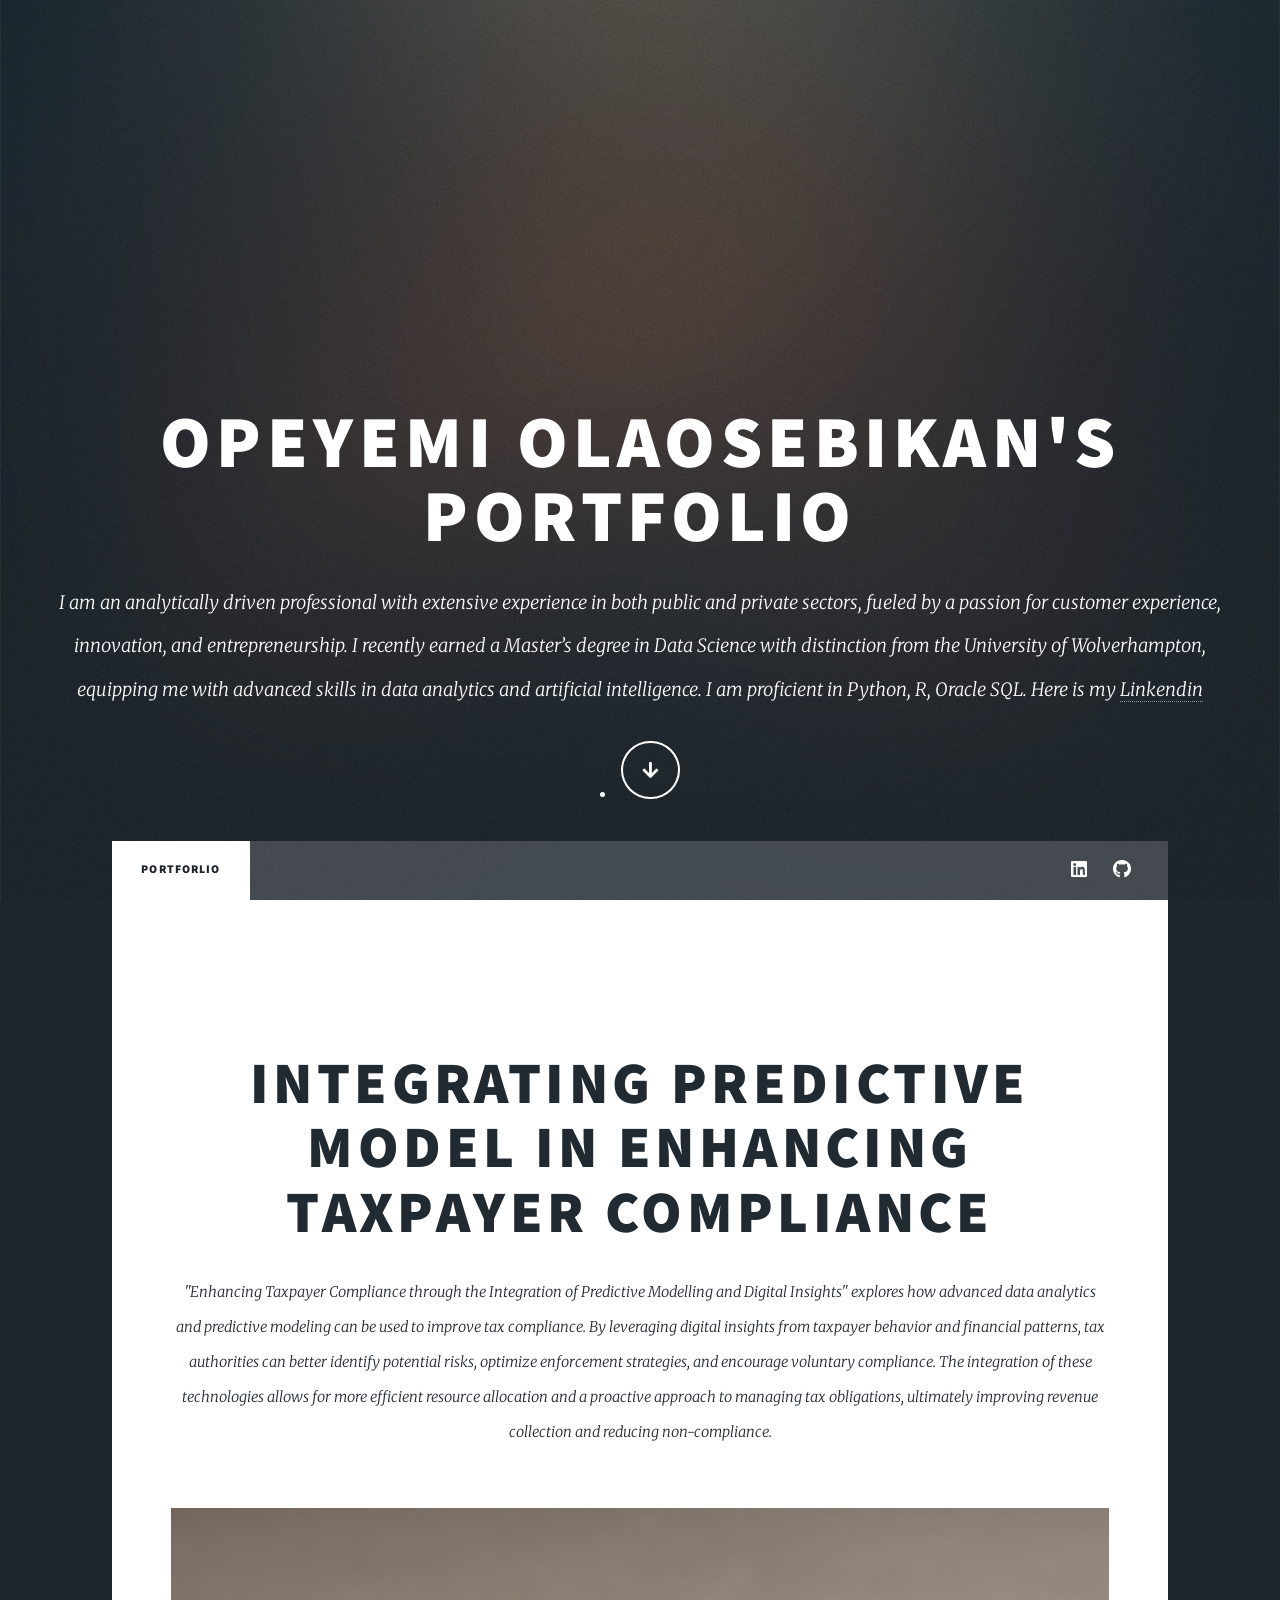
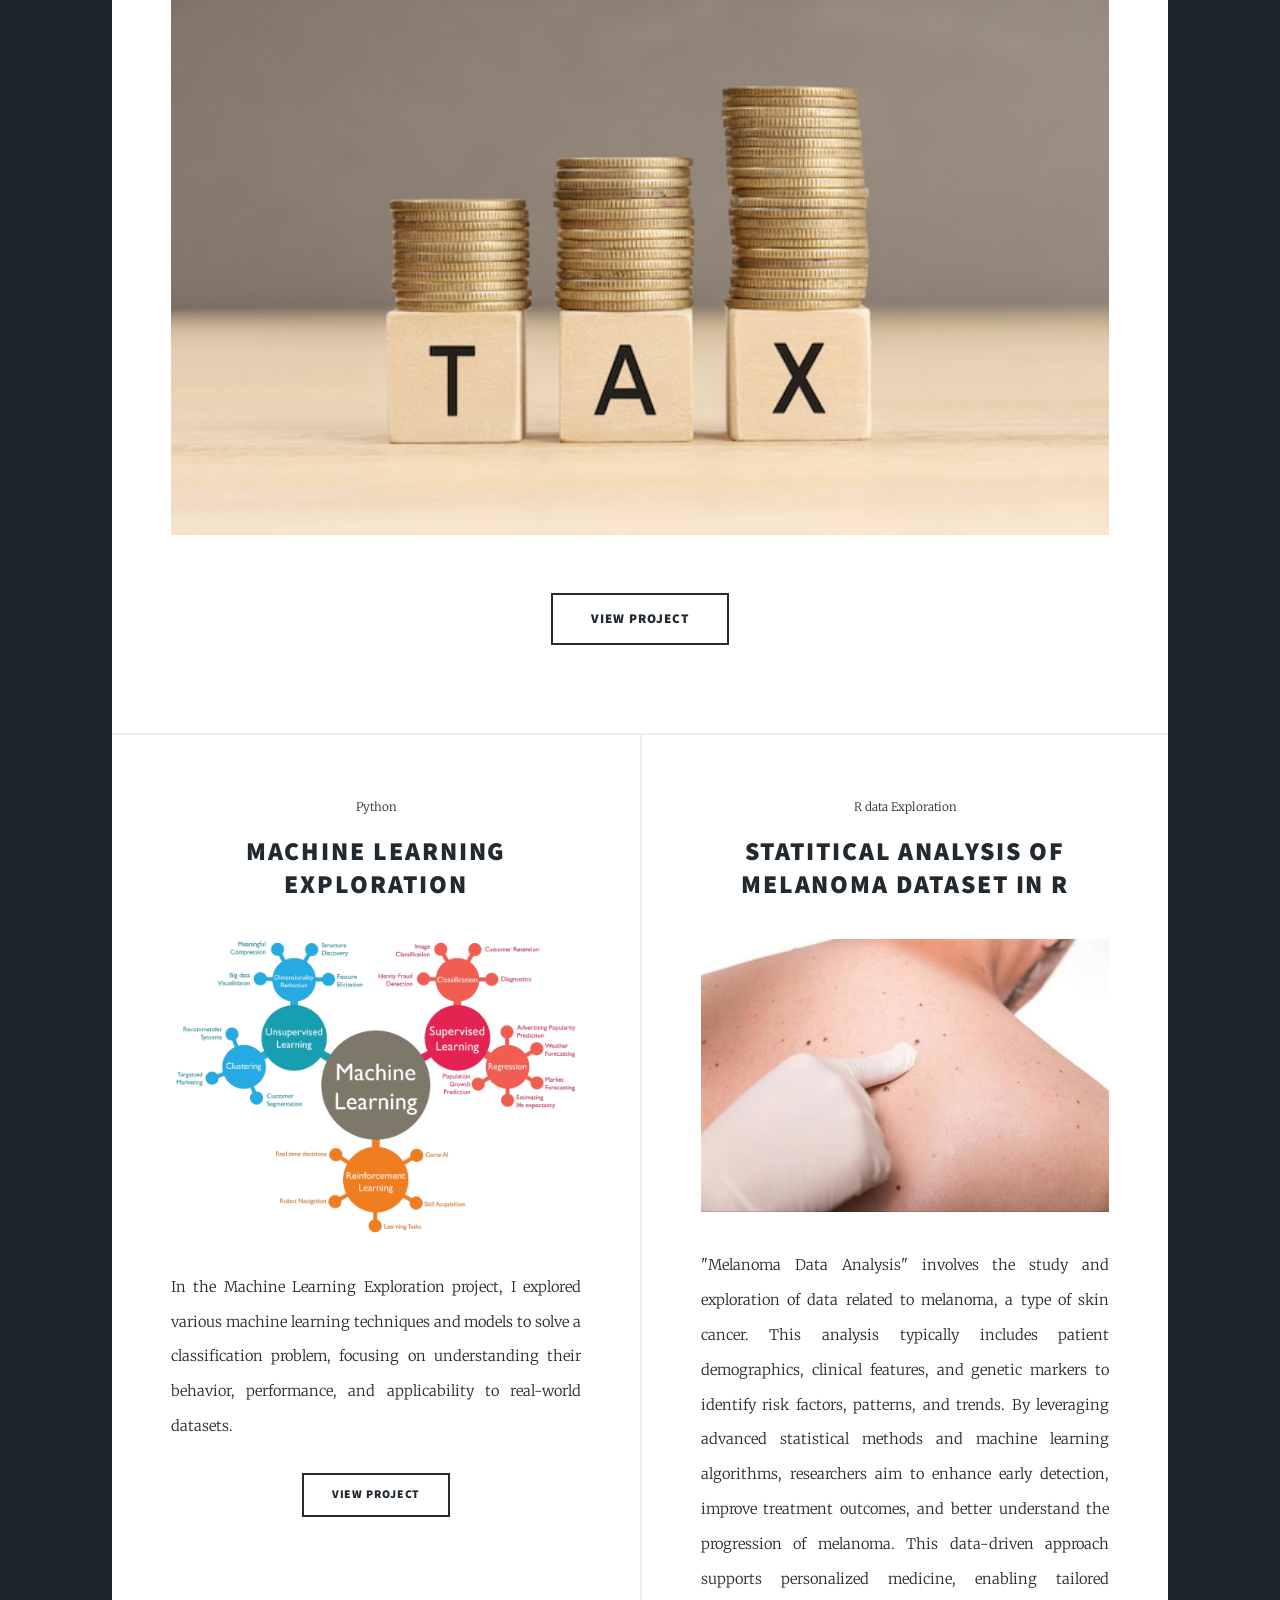
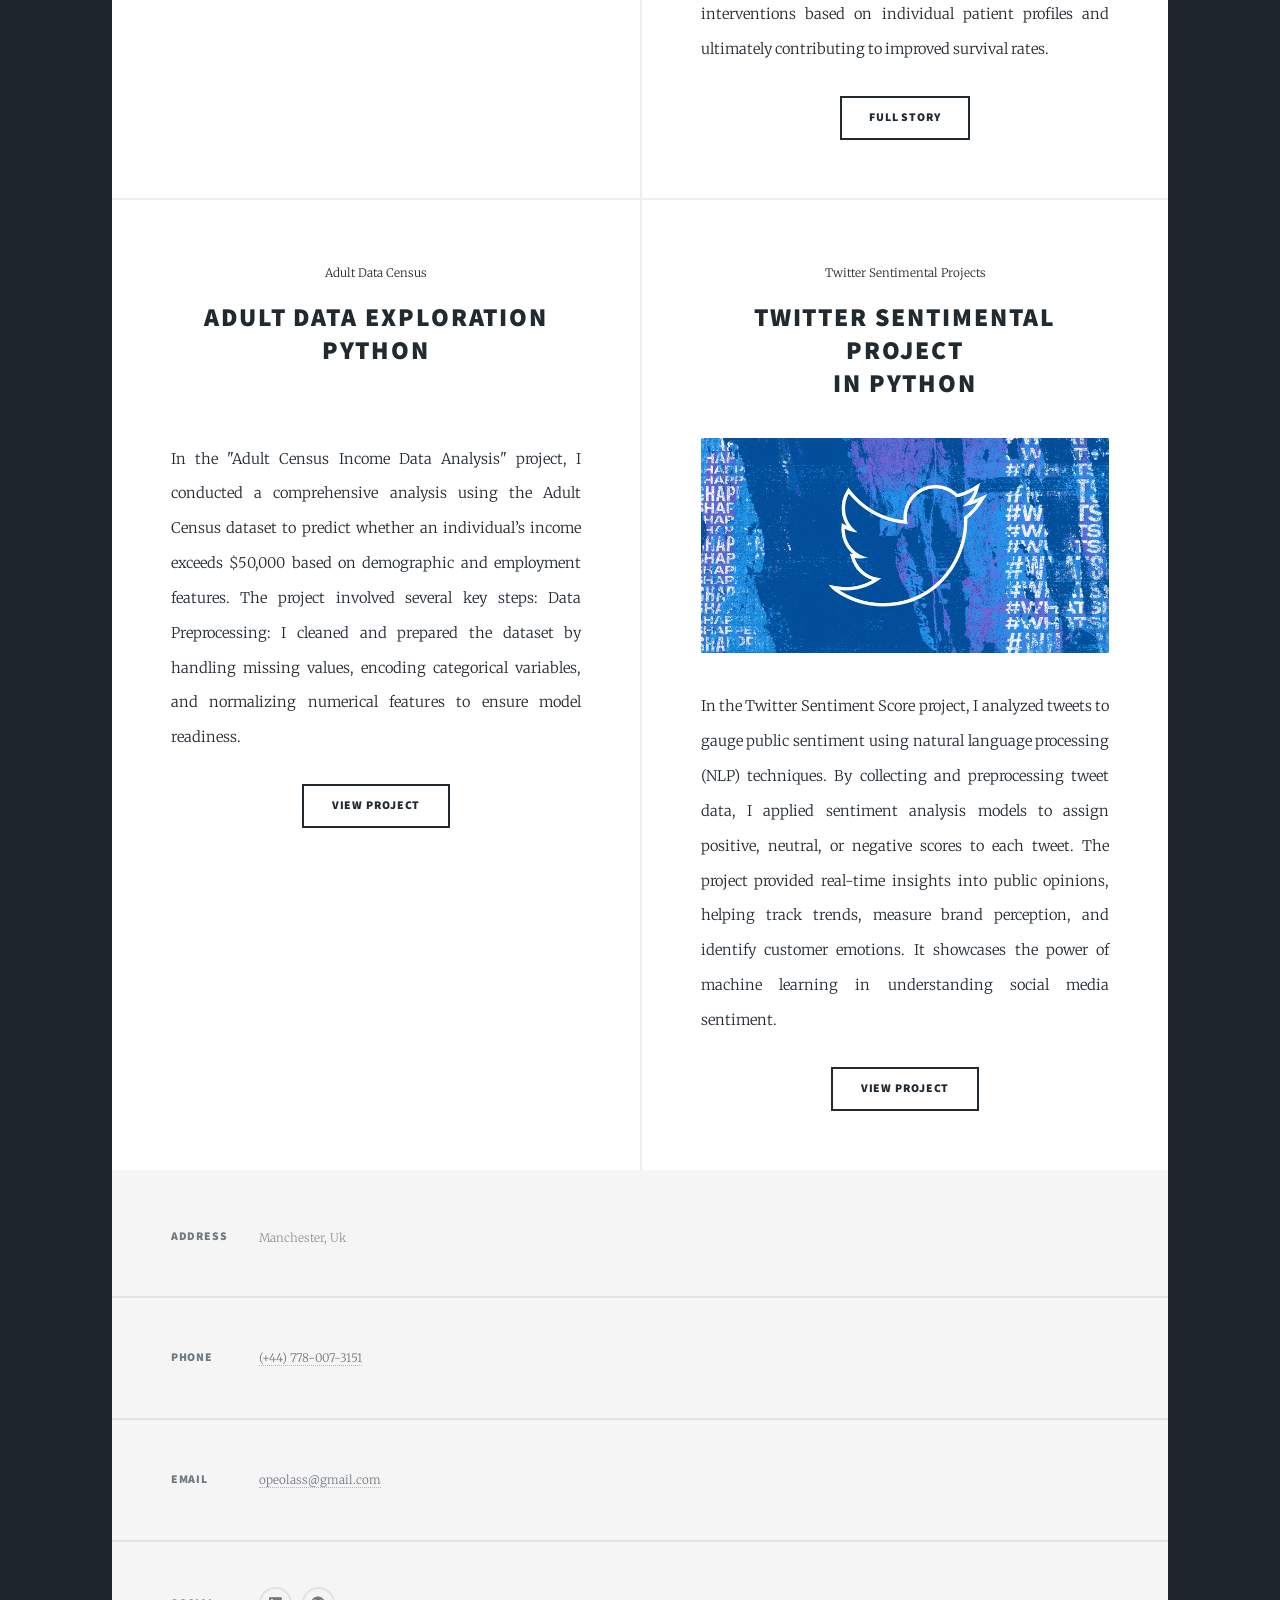
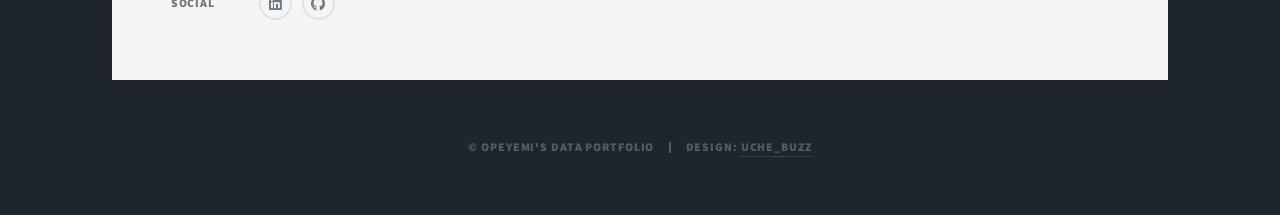
==== commit 4c3ee3d4: "Update index.html" ====
--- a/index.html
+++ b/index.html
@@ -146,7 +146,7 @@
 										<h2><a href="https://github.com/OpeOlas/Portfolio/blob/main/Opeyemi%20Olaosebikan-%202338168-%20Workshop%20%236%20Solution.ipynb">Twitter Sentimental Project<br />
 										In Python</a></h2>
 									</header>
-									<a href="https://github.com/OpeOlas/Portfolio/blob/main/Opeyemi%20Olaosebikan-%202338168-%20Workshop%20%236%20Solution.ipynb" class="image fit"><img src="Twitter.jpg" alt="" /></a>
+									<a href="https://github.com/OpeOlas/Portfolio/blob/main/Opeyemi%20Olaosebikan-%202338168-%20Workshop%20%236%20Solution.ipynb" class="image fit"><img src="images/Twitter.jpg" alt="" /></a>
 									<p>In the Twitter Sentiment Score project, I analyzed tweets to gauge public sentiment using natural language processing (NLP) techniques. By collecting and preprocessing tweet data, I applied sentiment analysis models to assign positive, neutral, or negative scores to each tweet. The project provided real-time insights into public opinions, helping track trends, measure brand
 										perception, and identify customer emotions. It showcases the power of machine learning in understanding social media sentiment.</p>
 									<ul class="actions special">
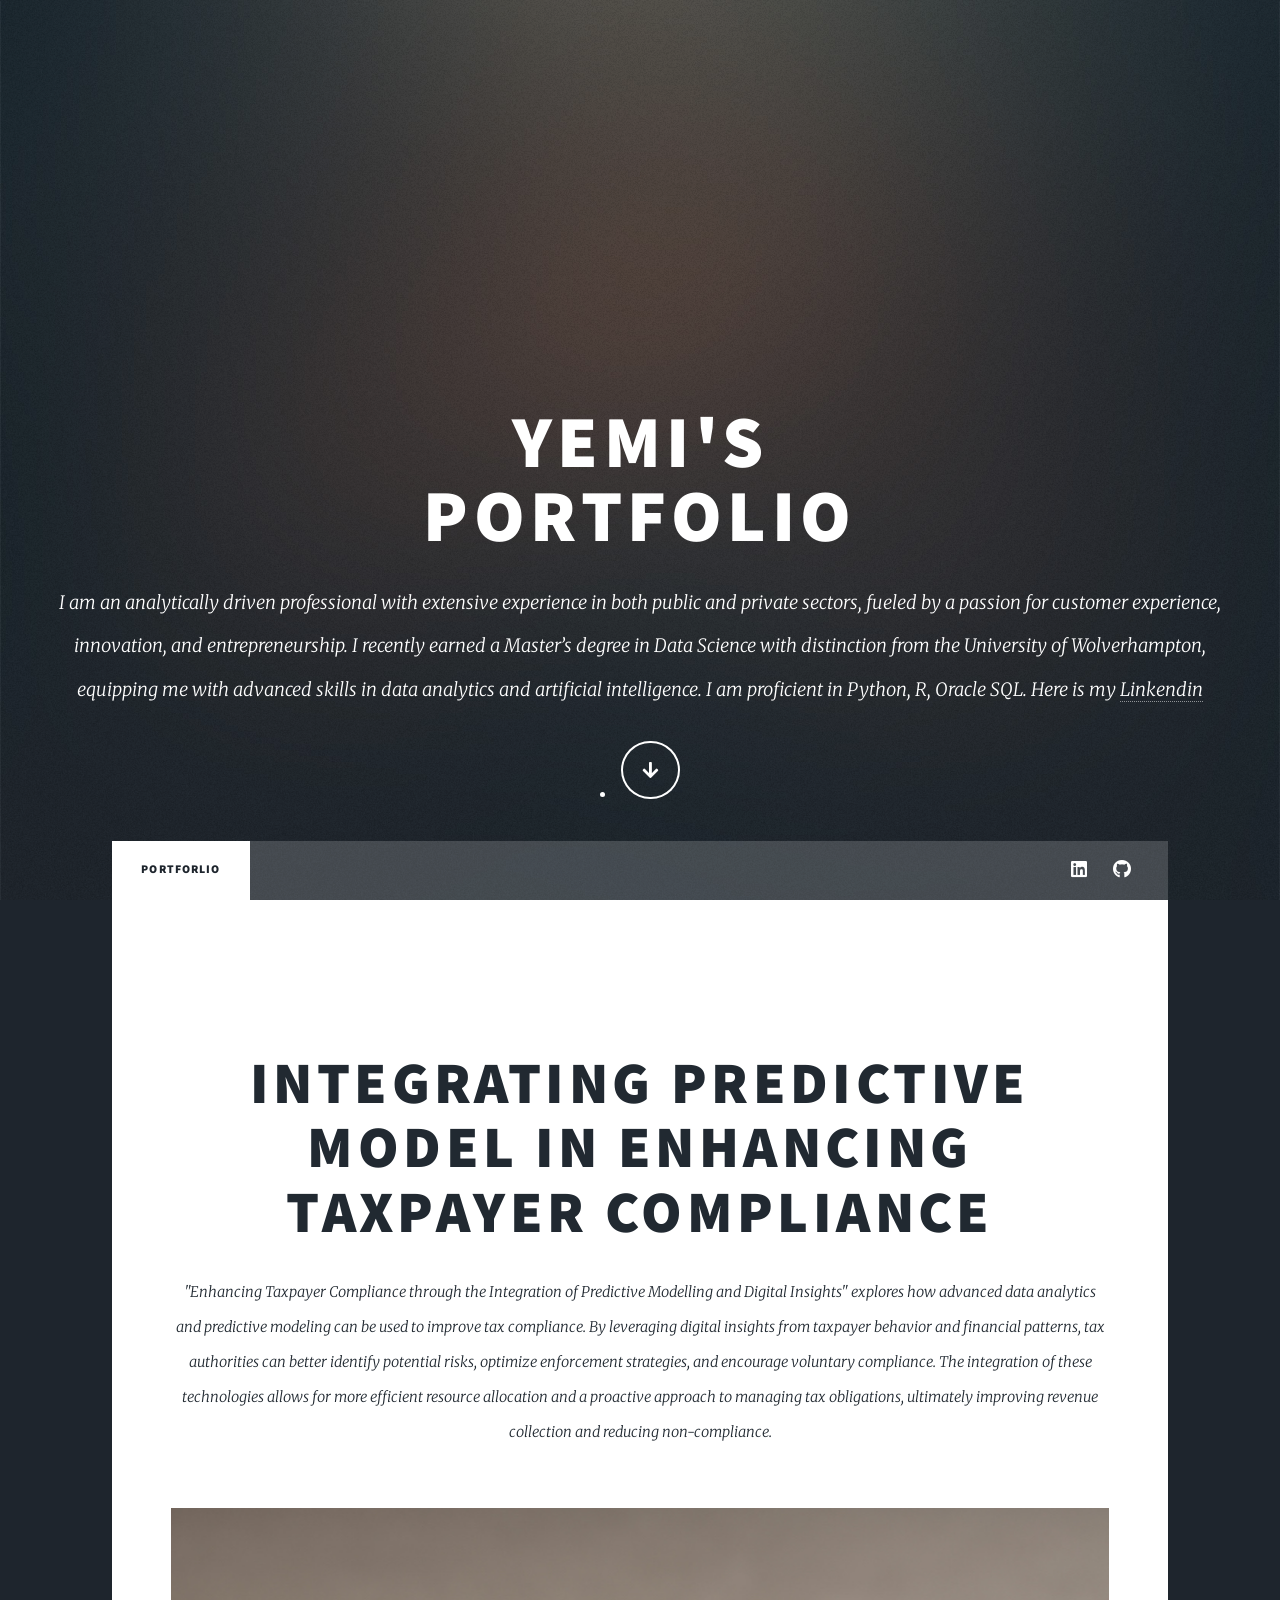
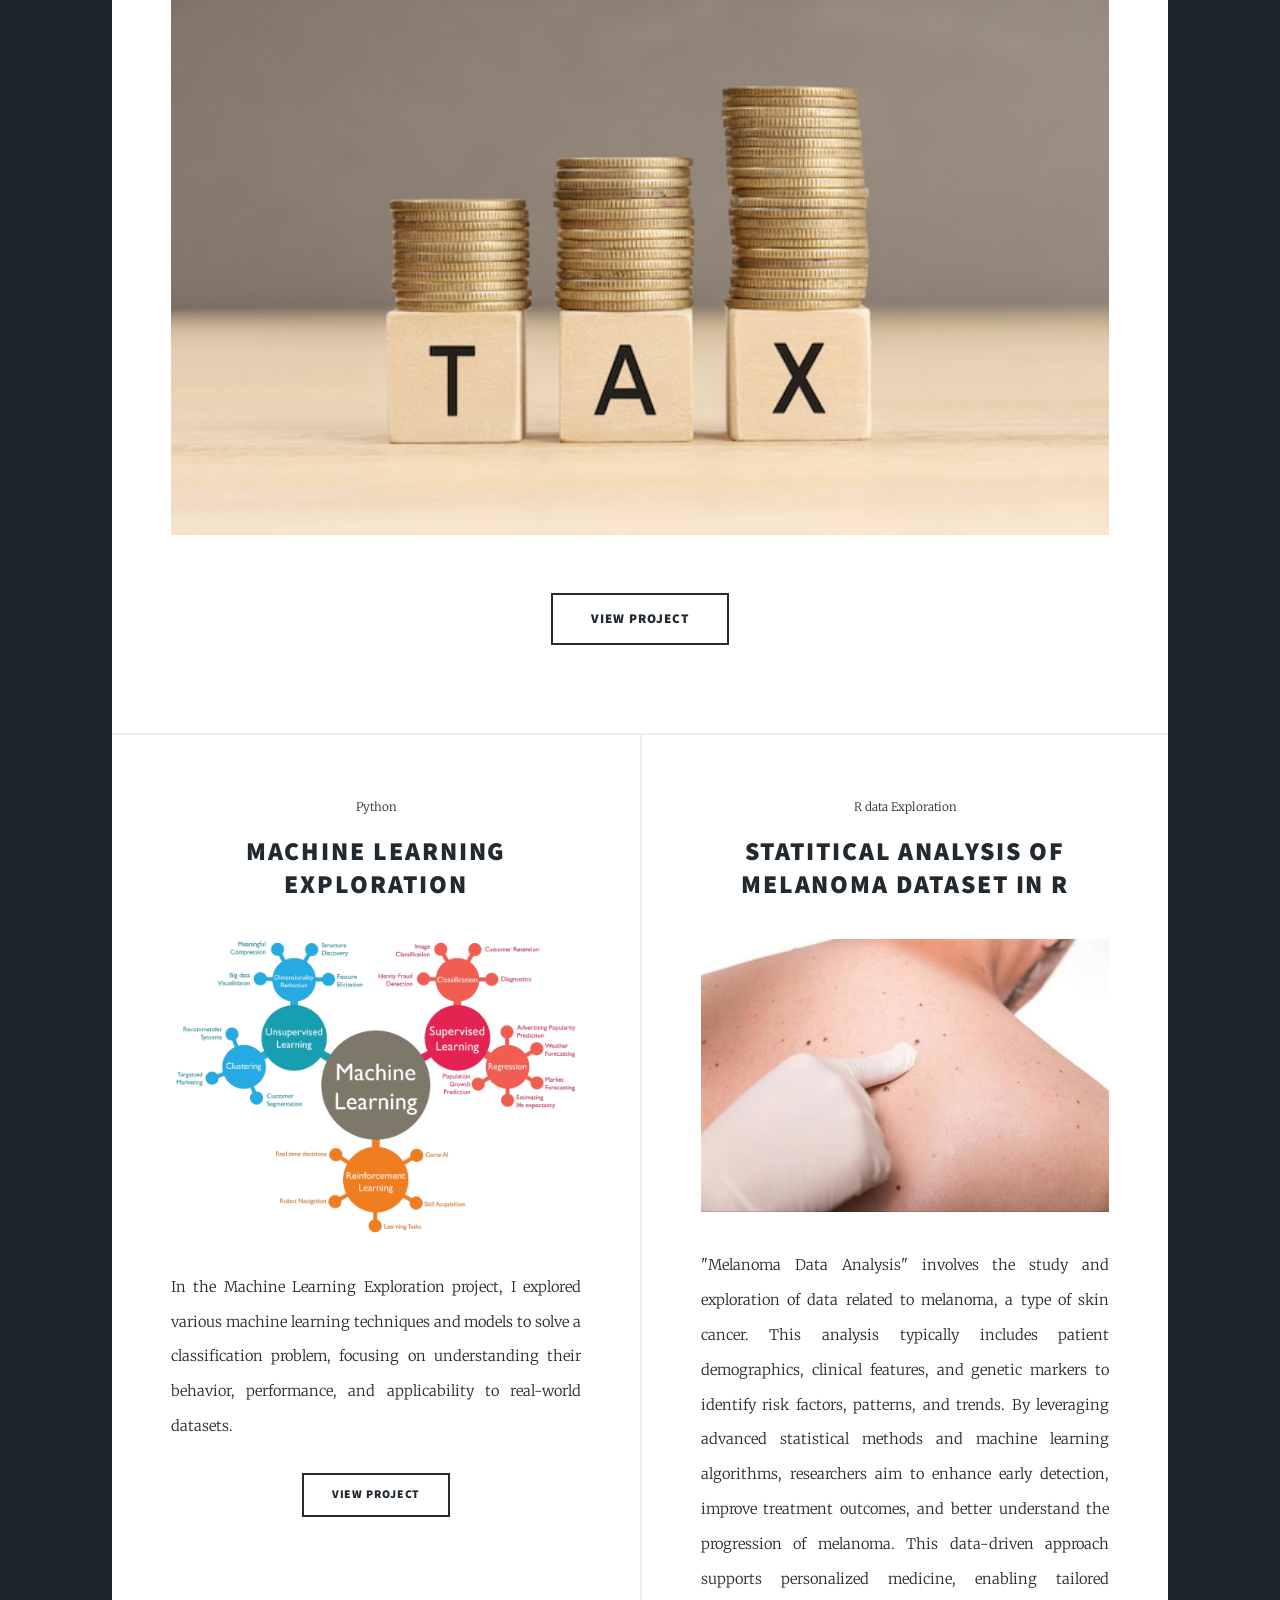
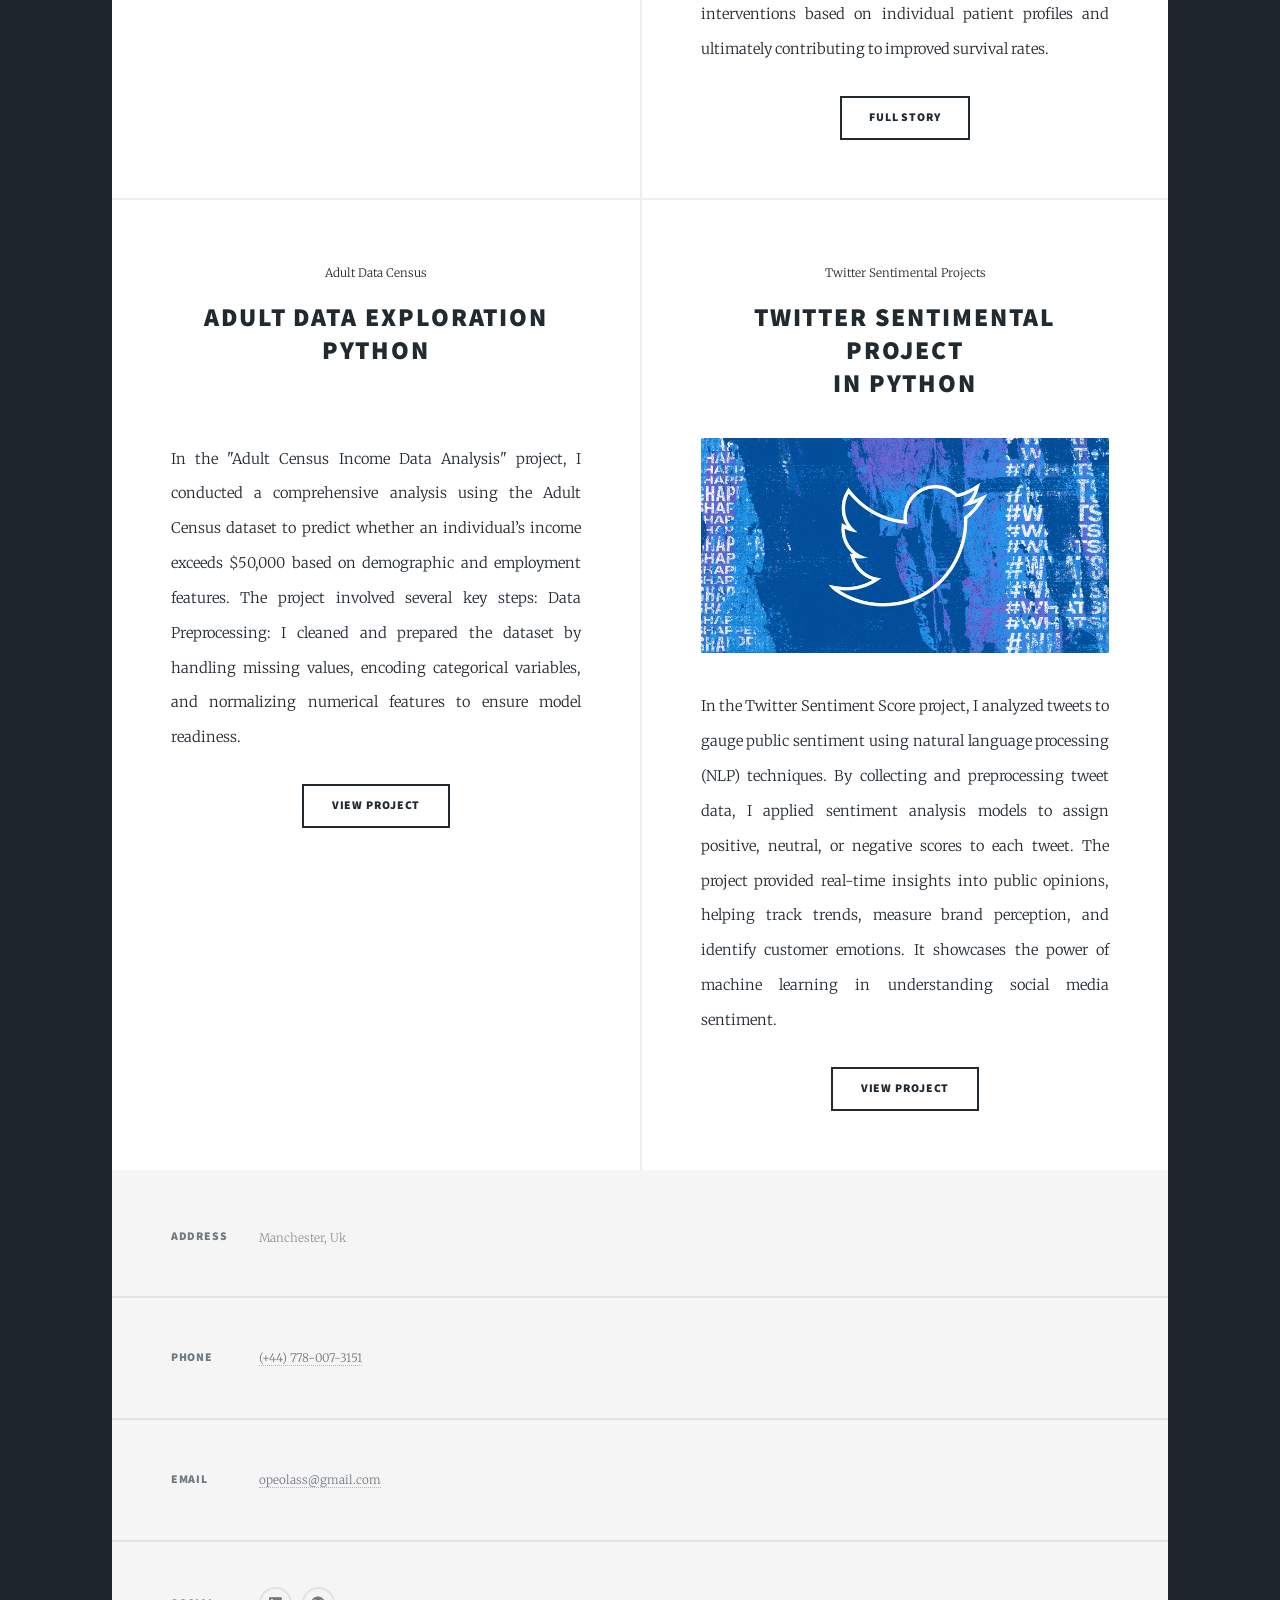
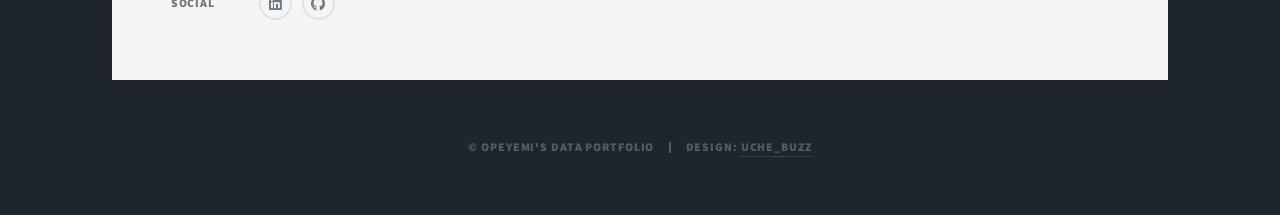
==== commit ce86277c: "Update index.html" ====
--- a/index.html
+++ b/index.html
@@ -19,7 +19,7 @@
 
 				<!-- Intro -->
 					<div id="intro">
-						<h1>Opeyemi olaosebikan's <br />
+						<h1>Yemi's <br />
 							Portfolio</h1>
 						<p>I am an analytically driven professional with extensive experience in both public and private sectors, 
 							fueled by a passion for customer experience, innovation, and entrepreneurship. I recently earned a Master’s degree in Data Science with distinction 
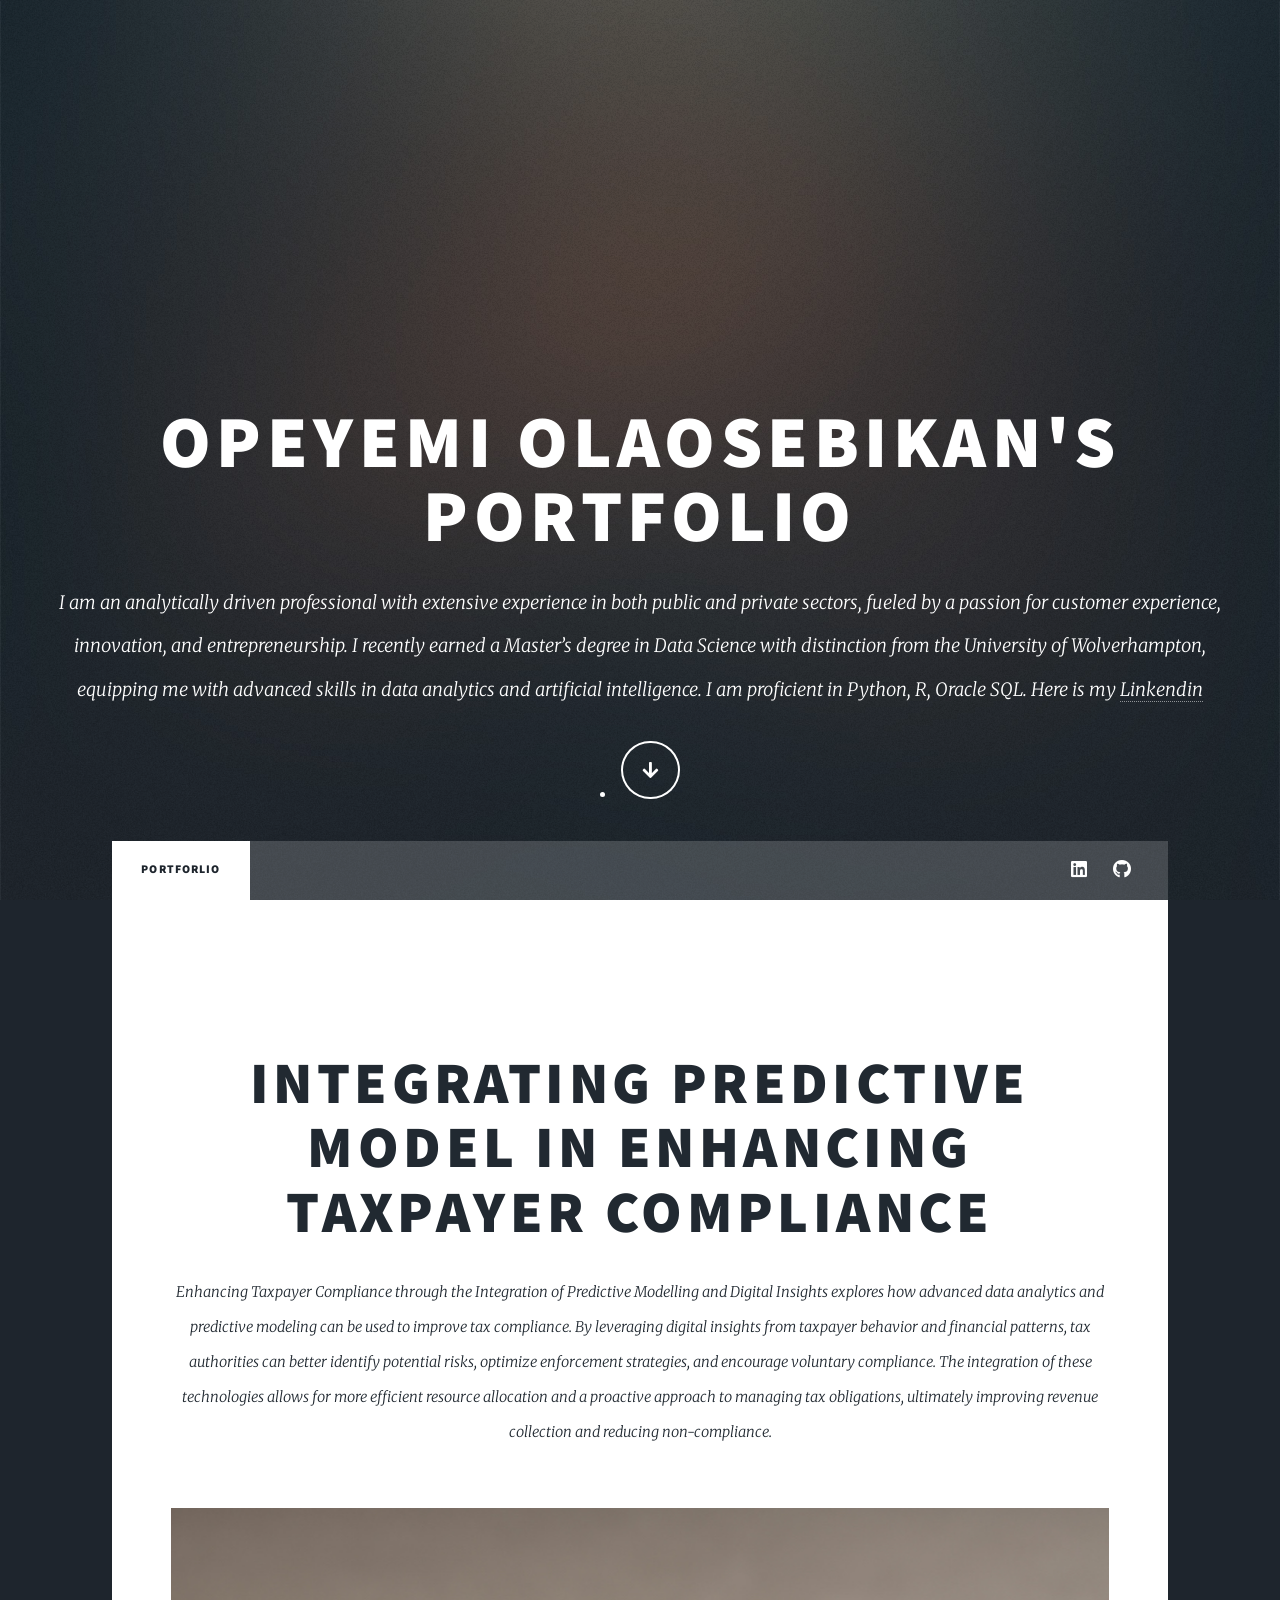
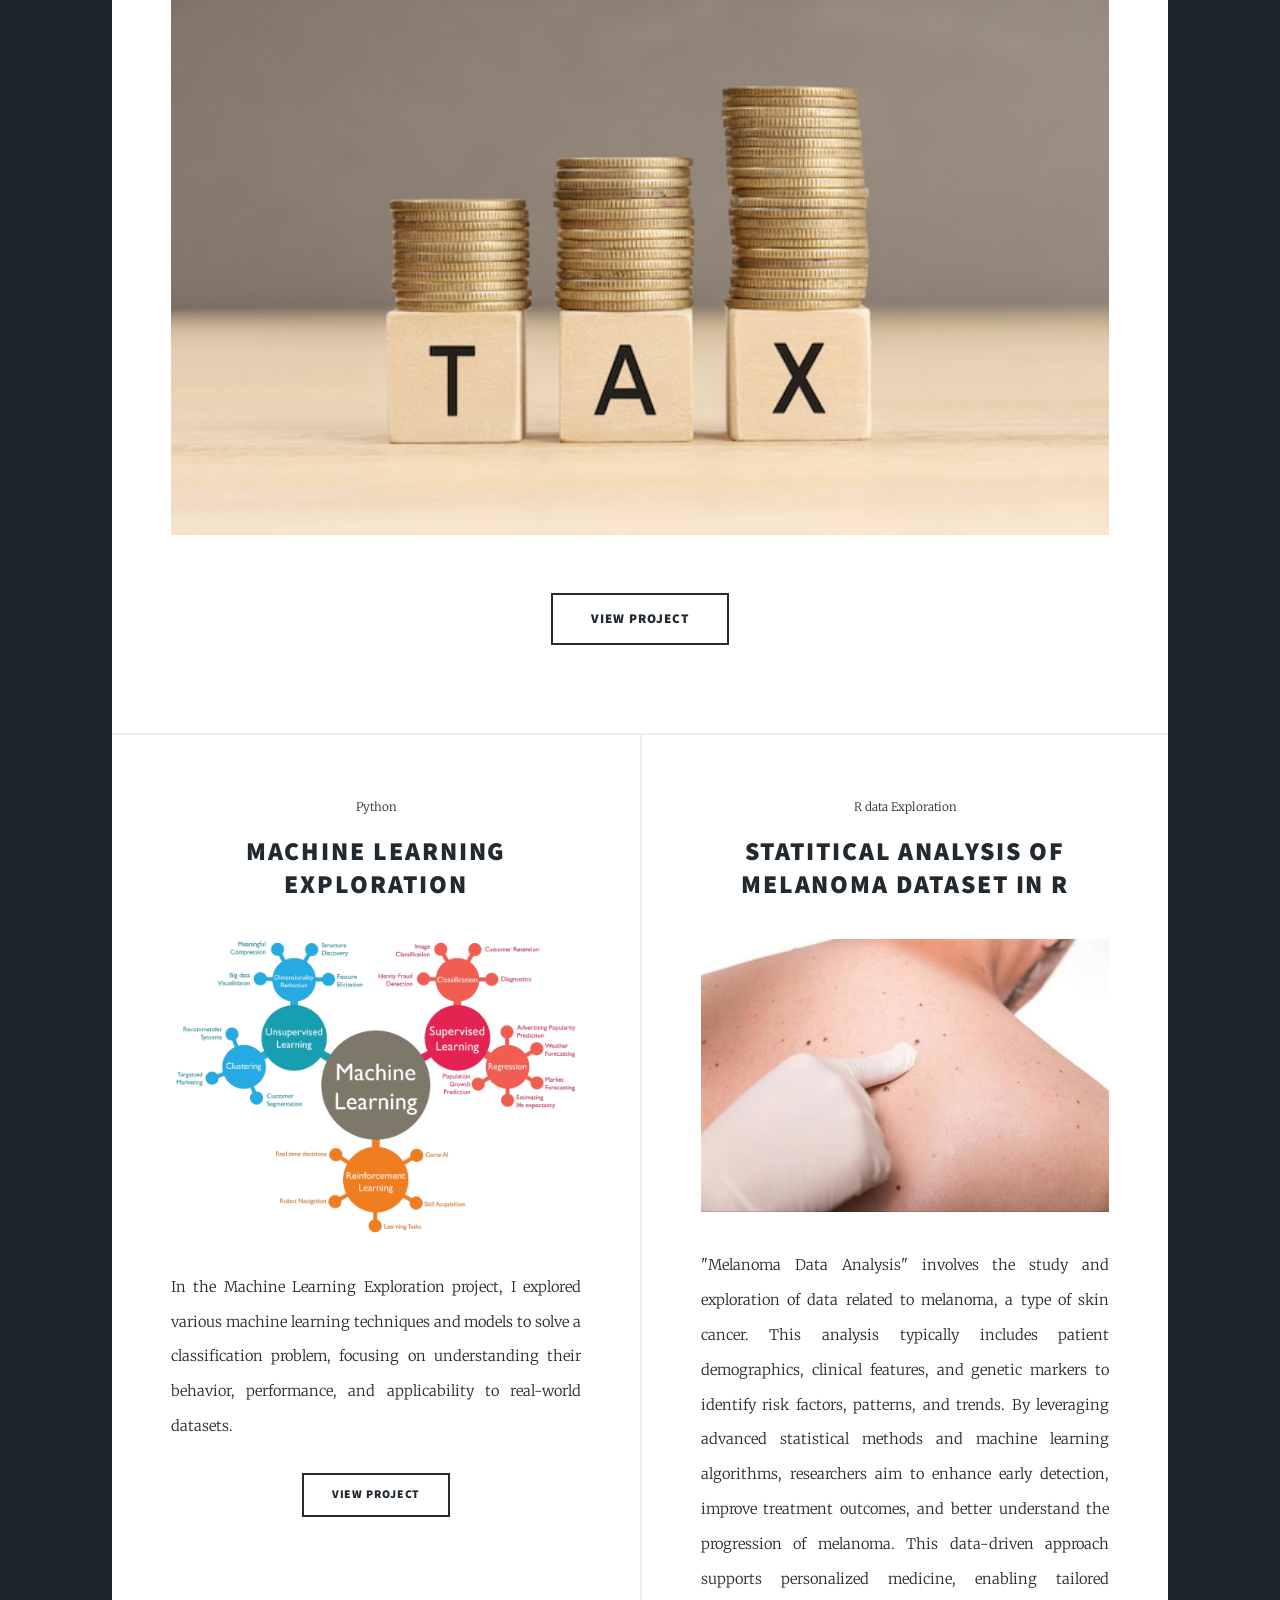
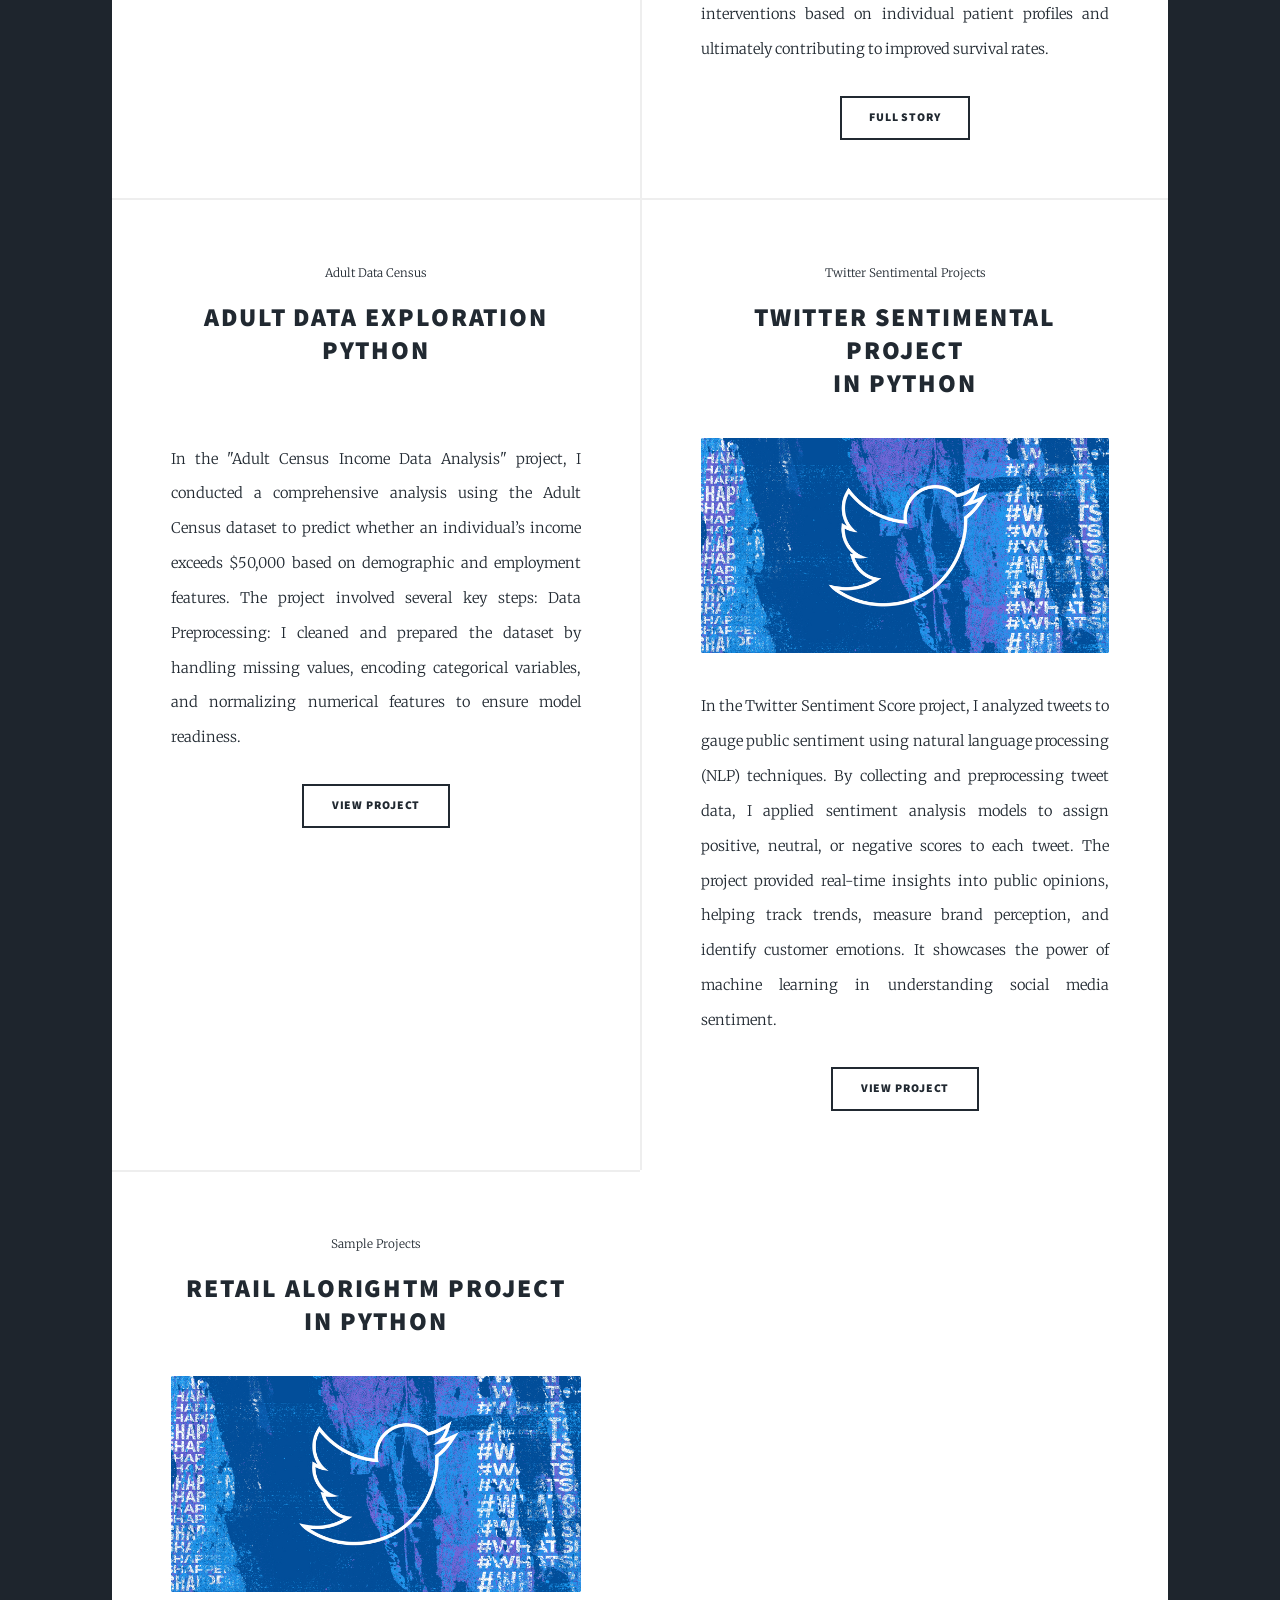
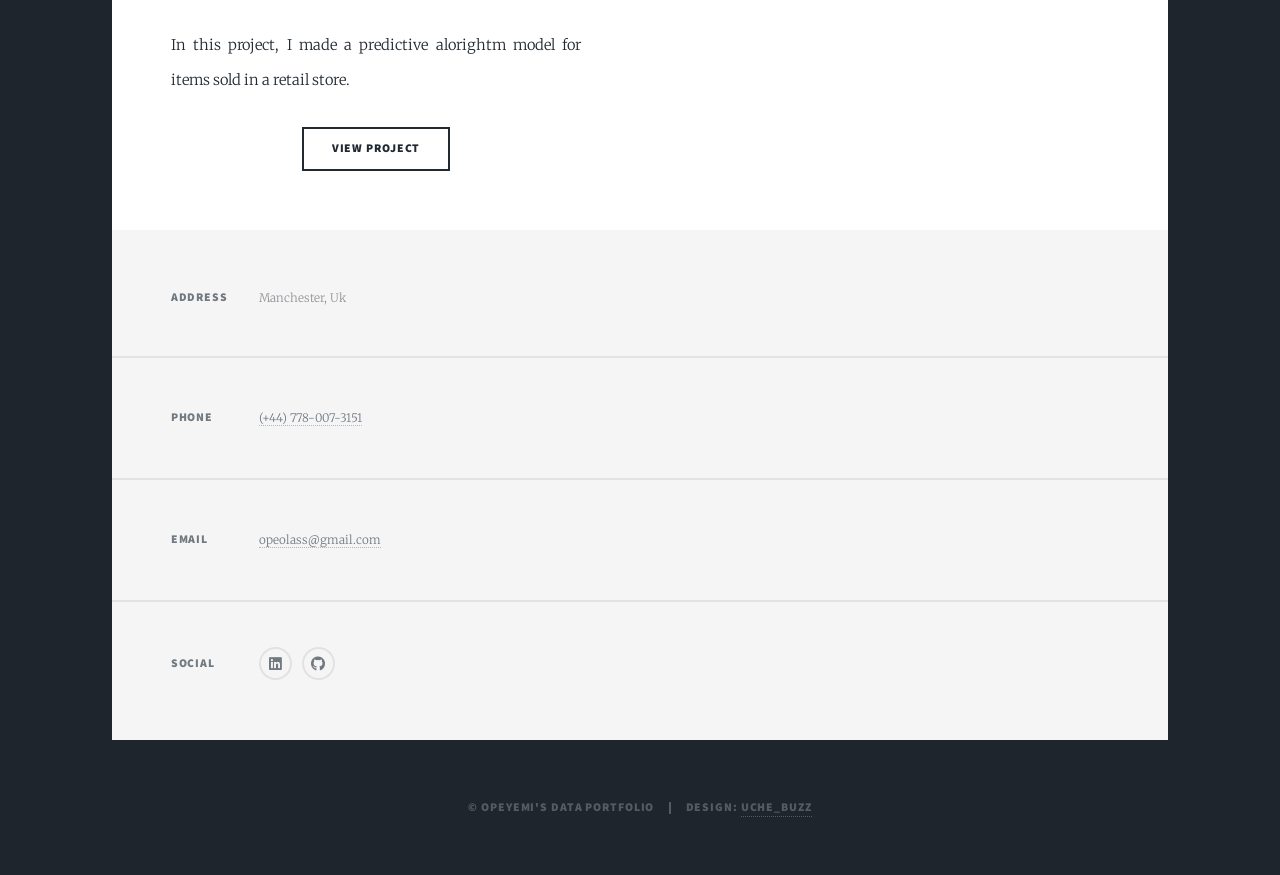
==== commit 01c72143: "Update index.html" ====
--- a/index.html
+++ b/index.html
@@ -19,7 +19,7 @@
 
 				<!-- Intro -->
 					<div id="intro">
-						<h1>Yemi's <br />
+						<h1>Opeyemi Olaosebikan's <br />
 							Portfolio</h1>
 						<p>I am an analytically driven professional with extensive experience in both public and private sectors, 
 							fueled by a passion for customer experience, innovation, and entrepreneurship. I recently earned a Master’s degree in Data Science with distinction 
@@ -57,7 +57,7 @@
 									<h2><a href="https://github.com/OpeOlas/Enhancing-Taxpayer-Compliance-through-the-Integration-of-Predictive-Modelling-and-Digital-Insights">  
 										<br />
 									Integrating Predictive Model in Enhancing Taxpayer Compliance</a></h2>
-									<p>"Enhancing Taxpayer Compliance through the Integration of Predictive Modelling and Digital Insights" 
+									<p>Enhancing Taxpayer Compliance through the Integration of Predictive Modelling and Digital Insights
 										explores how advanced data analytics and predictive modeling can be used to improve tax compliance. By leveraging digital insights from taxpayer behavior and financial patterns, tax authorities can better identify potential risks, optimize enforcement strategies, and encourage voluntary compliance. The integration of these technologies allows for more efficient resource allocation and 
 										a proactive approach to managing tax obligations, ultimately improving revenue collection and reducing non-compliance.</p>
 								</header>
@@ -155,6 +155,20 @@
 
 								
 								</article>
+								<article>
+									<header>
+										<span class="date">Sample Projects</span>
+										<h2><a href="https://github.com/OpeOlas/Portfolio/blob/main/Opeyemi%20Olaosebikan-%202338168-%20Workshop%20%235%20Solution.ipynb">Retail Alorightm Project<br />
+										In Python</a></h2>
+									</header>
+									<a href="https://github.com/OpeOlas/Portfolio/blob/main/Opeyemi%20Olaosebikan-%202338168-%20Workshop%20%235%20Solution.ipynb" class="image fit"><img src="images/Twitter.jpg" alt="" /></a>
+									<p>In this project, I made a predictive alorightm model for items sold in a retail store.</p>
+									<ul class="actions special">
+										<li><a href="https://github.com/OpeOlas/Portfolio/blob/main/Opeyemi%20Olaosebikan-%202338168-%20Workshop%20%235%20Solution.ipynb" class="button">View Project</a></li>
+									</ul>
+
+								
+								</article>
 							</section>
 							
 
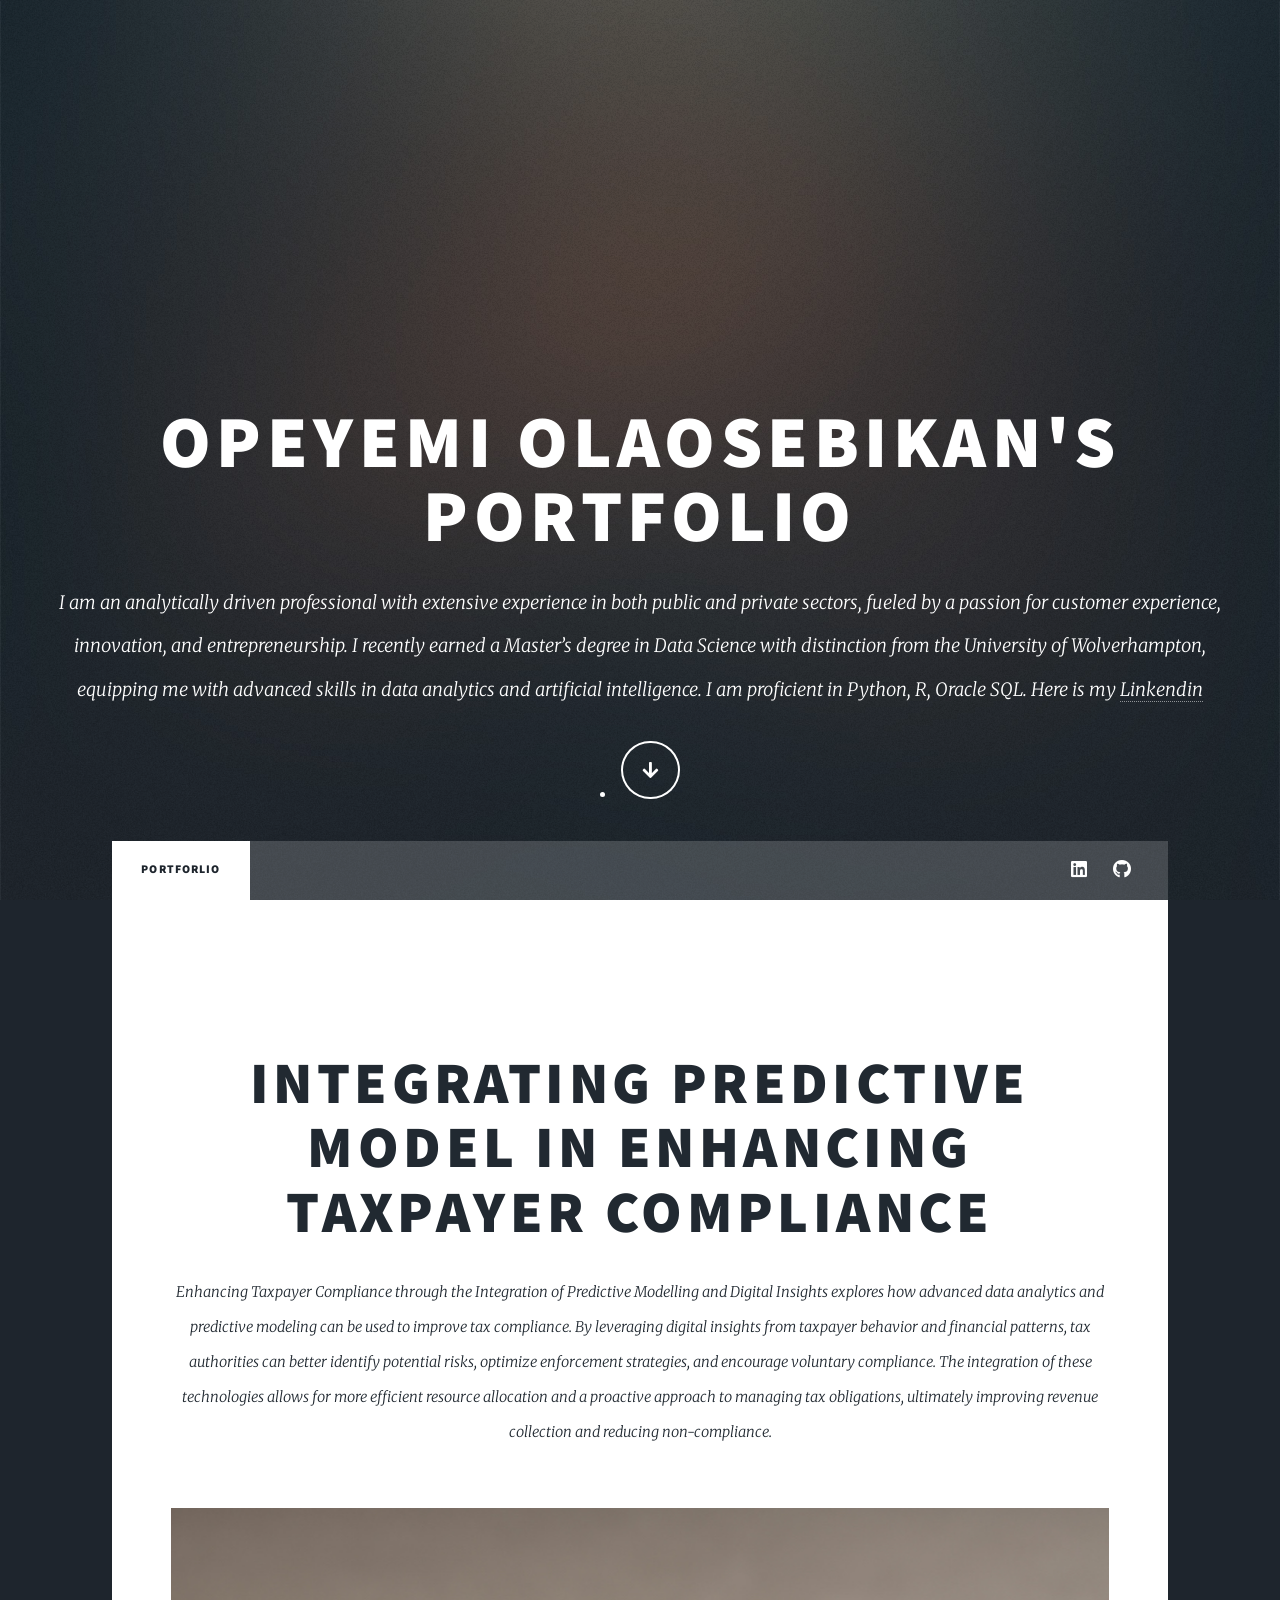
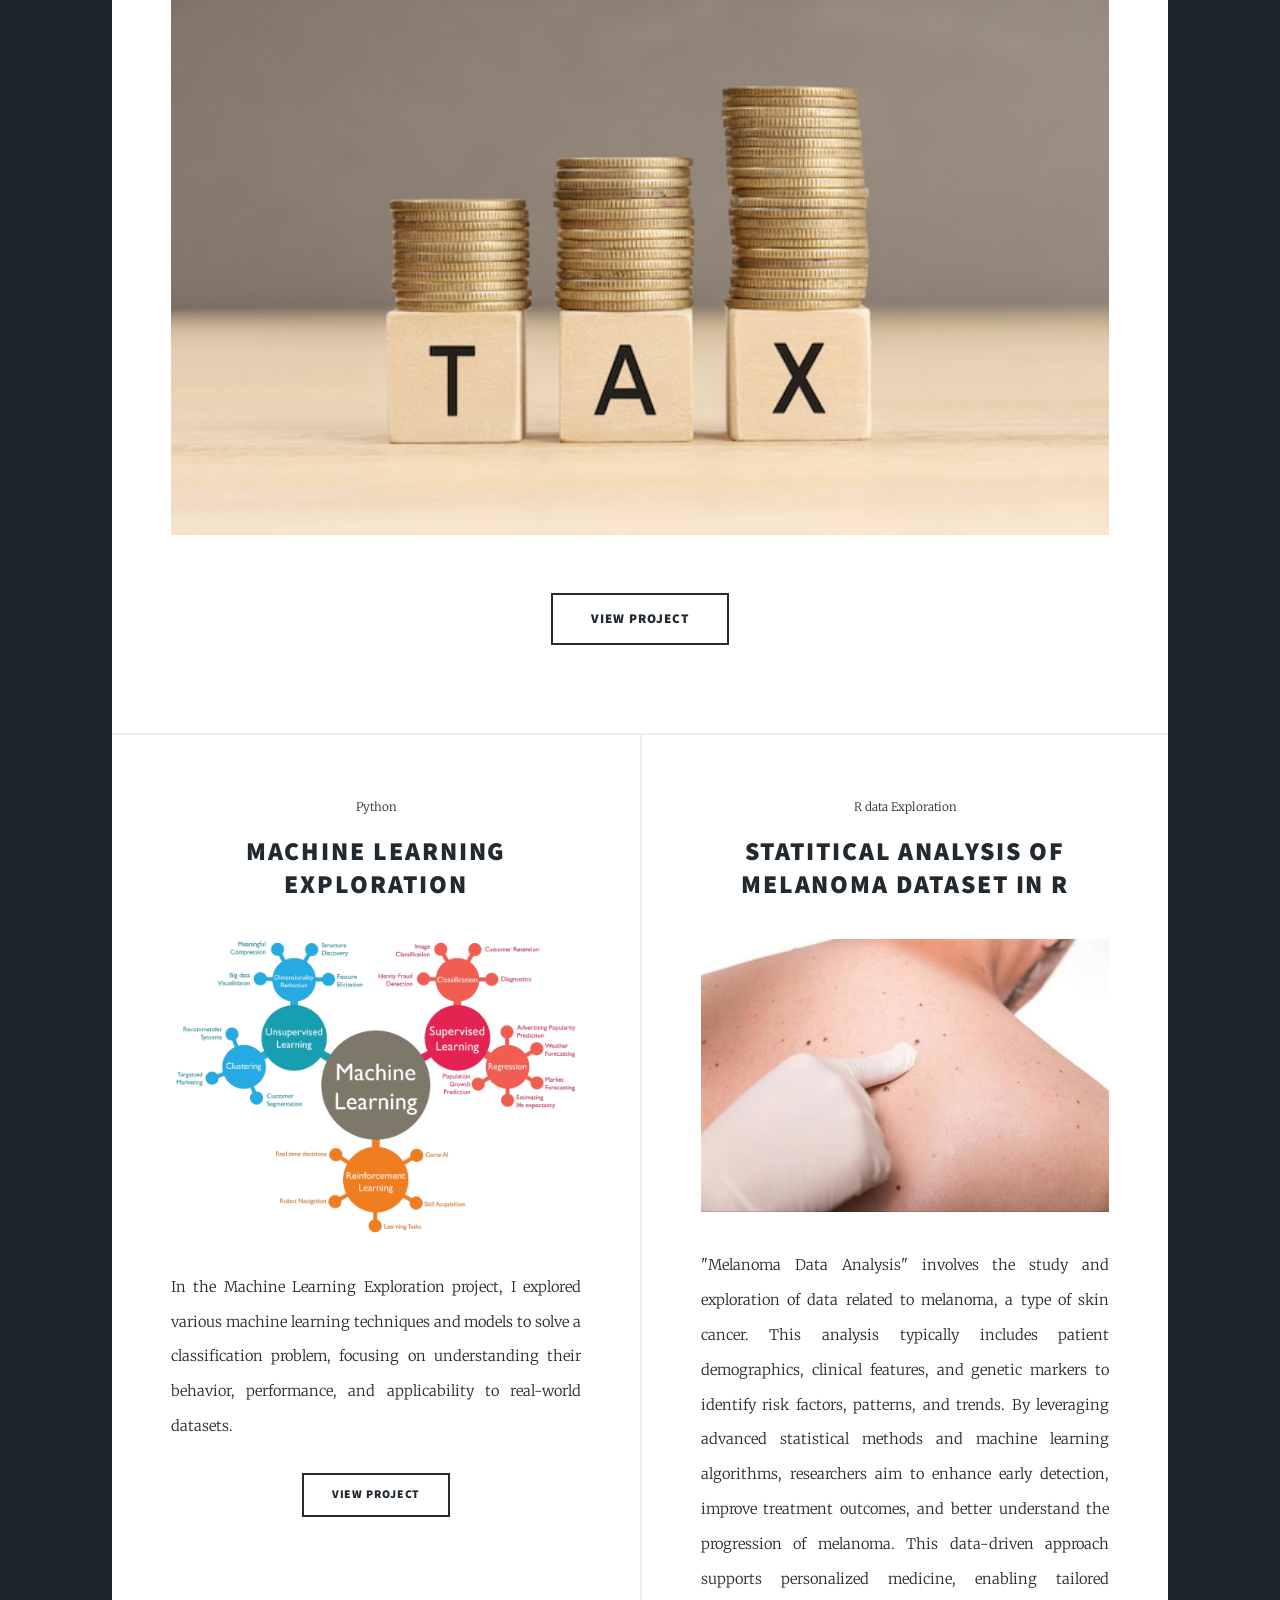
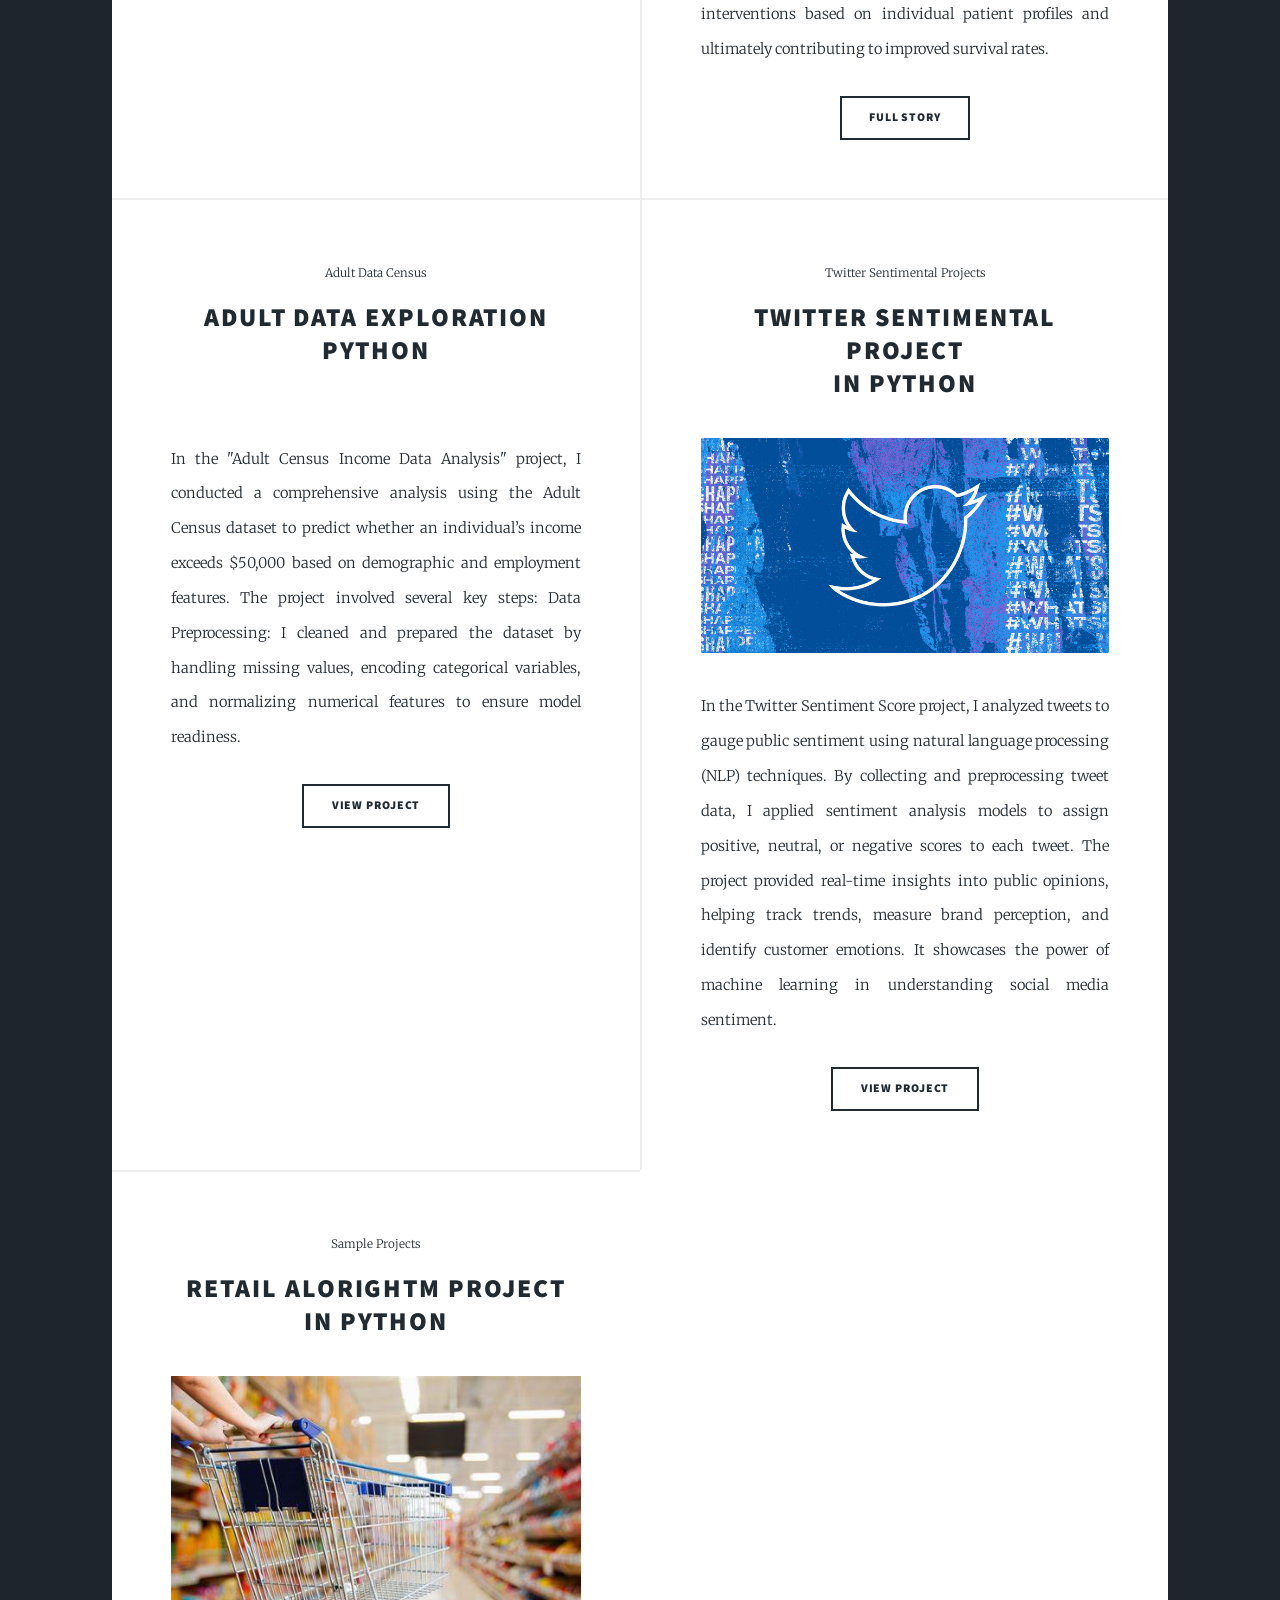
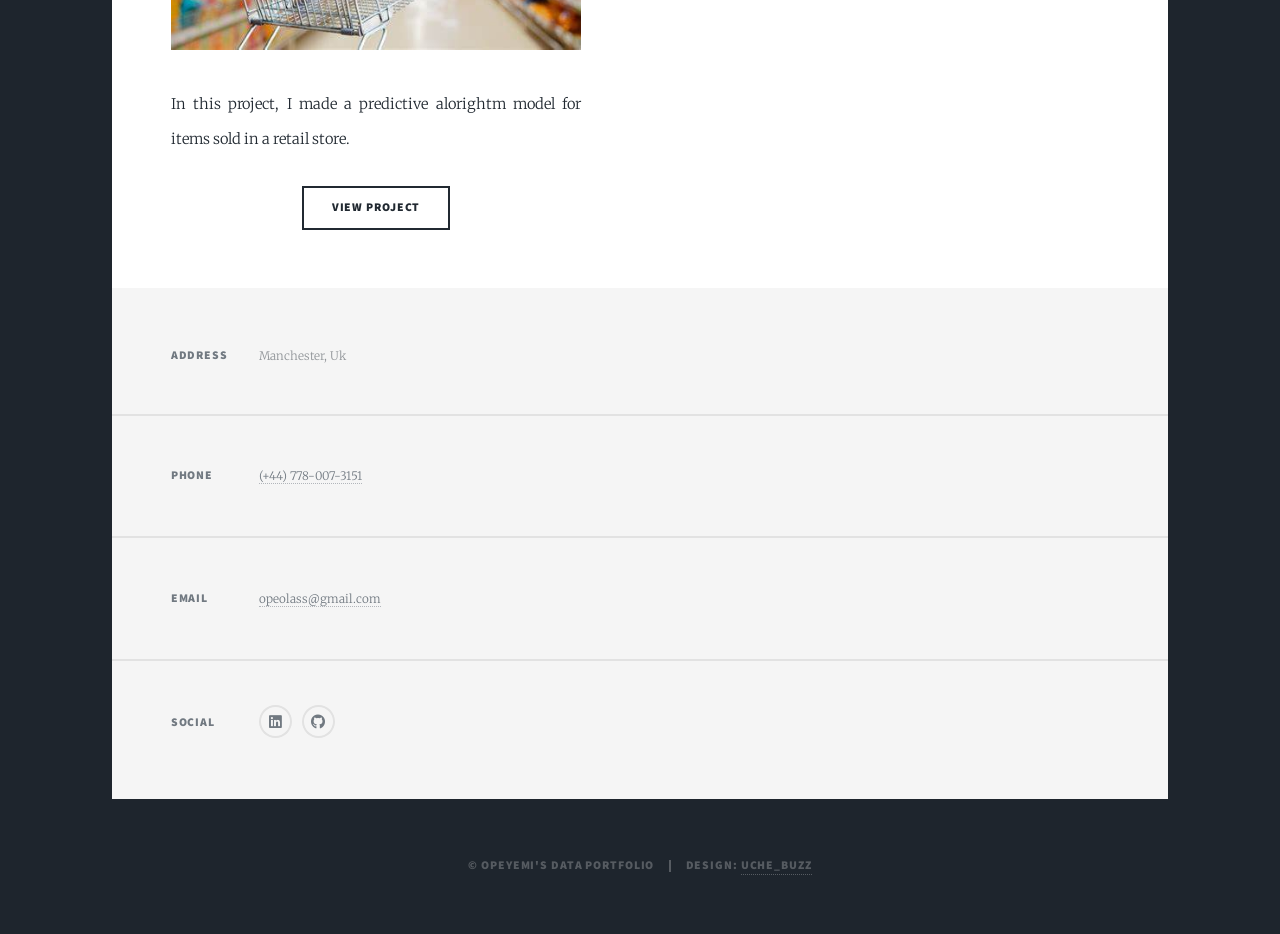
==== commit feb57566: "Update index.html" ====
--- a/index.html
+++ b/index.html
@@ -161,7 +161,7 @@
 										<h2><a href="https://github.com/OpeOlas/Portfolio/blob/main/Opeyemi%20Olaosebikan-%202338168-%20Workshop%20%235%20Solution.ipynb">Retail Alorightm Project<br />
 										In Python</a></h2>
 									</header>
-									<a href="https://github.com/OpeOlas/Portfolio/blob/main/Opeyemi%20Olaosebikan-%202338168-%20Workshop%20%235%20Solution.ipynb" class="image fit"><img src="images/Twitter.jpg" alt="" /></a>
+									<a href="https://github.com/OpeOlas/Portfolio/blob/main/Opeyemi%20Olaosebikan-%202338168-%20Workshop%20%235%20Solution.ipynb" class="image fit"><img src="images/OIP.jpg" alt="image" /></a>
 									<p>In this project, I made a predictive alorightm model for items sold in a retail store.</p>
 									<ul class="actions special">
 										<li><a href="https://github.com/OpeOlas/Portfolio/blob/main/Opeyemi%20Olaosebikan-%202338168-%20Workshop%20%235%20Solution.ipynb" class="button">View Project</a></li>
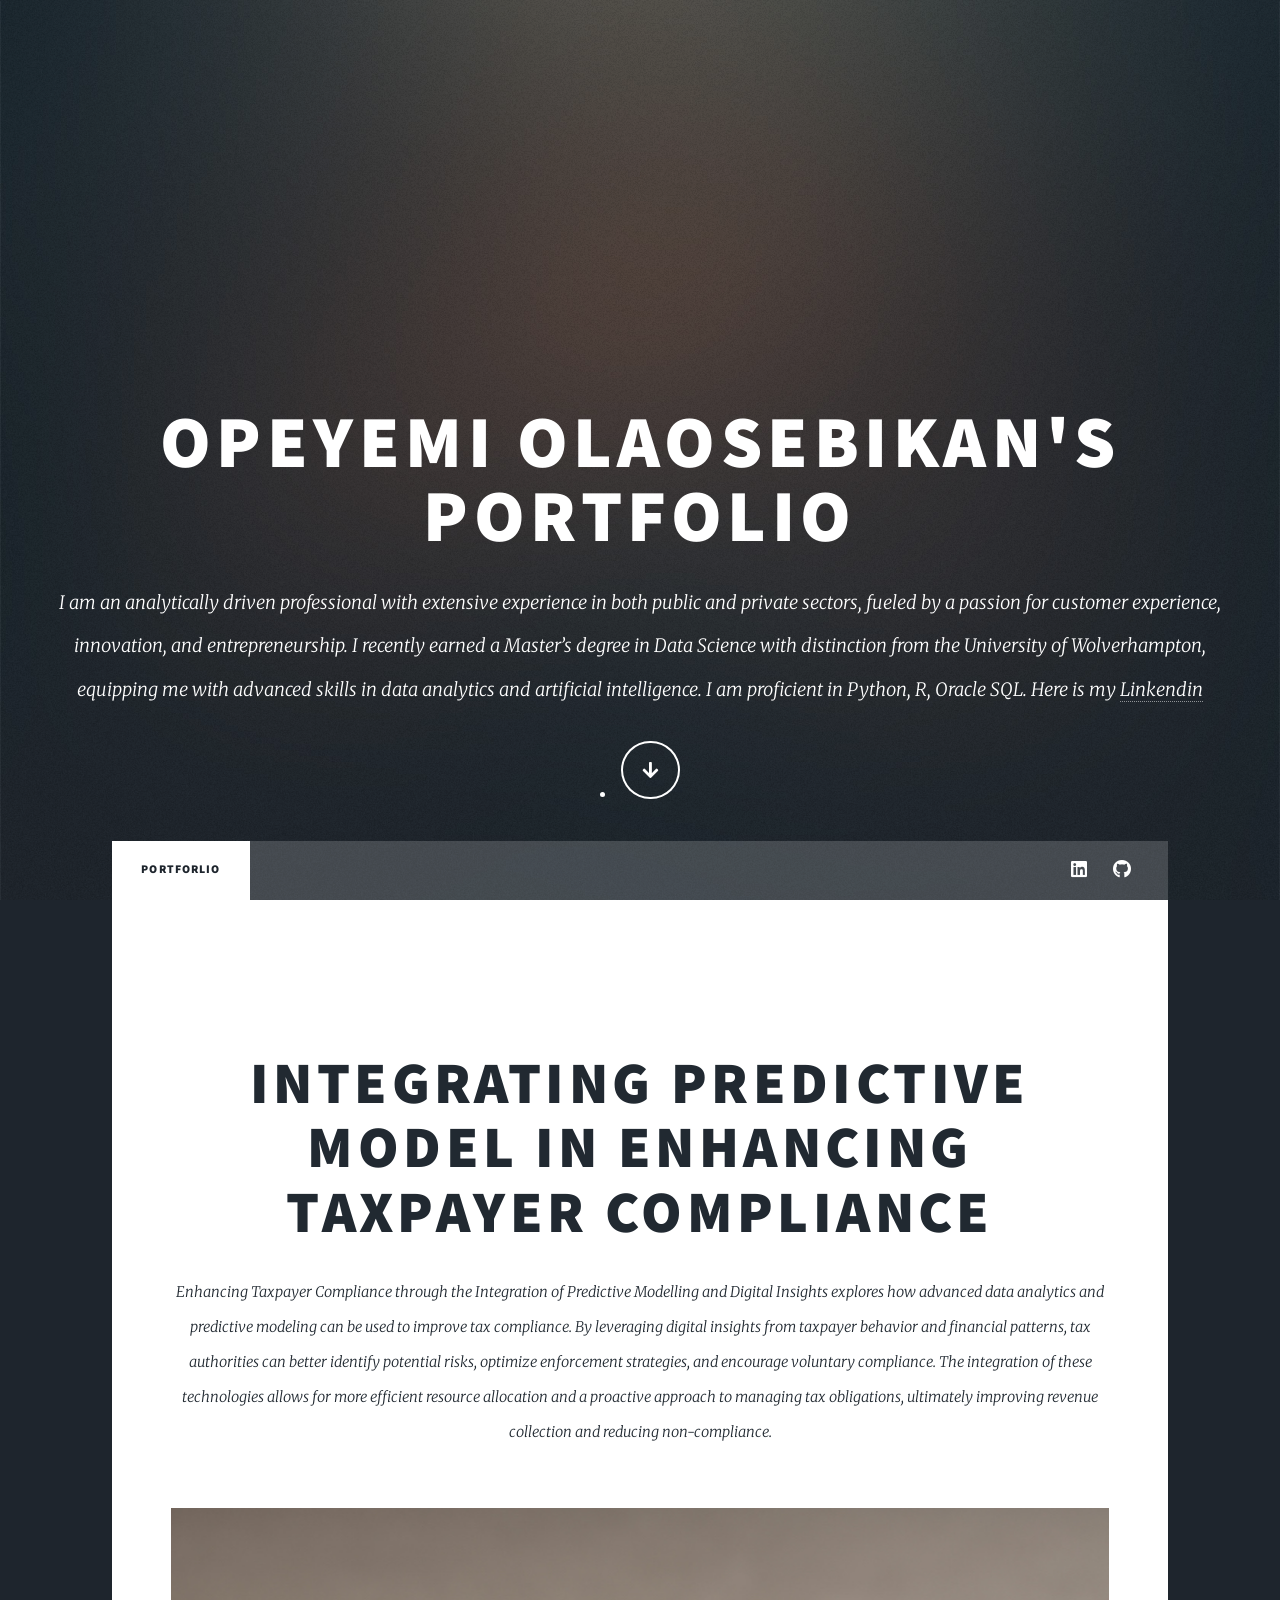
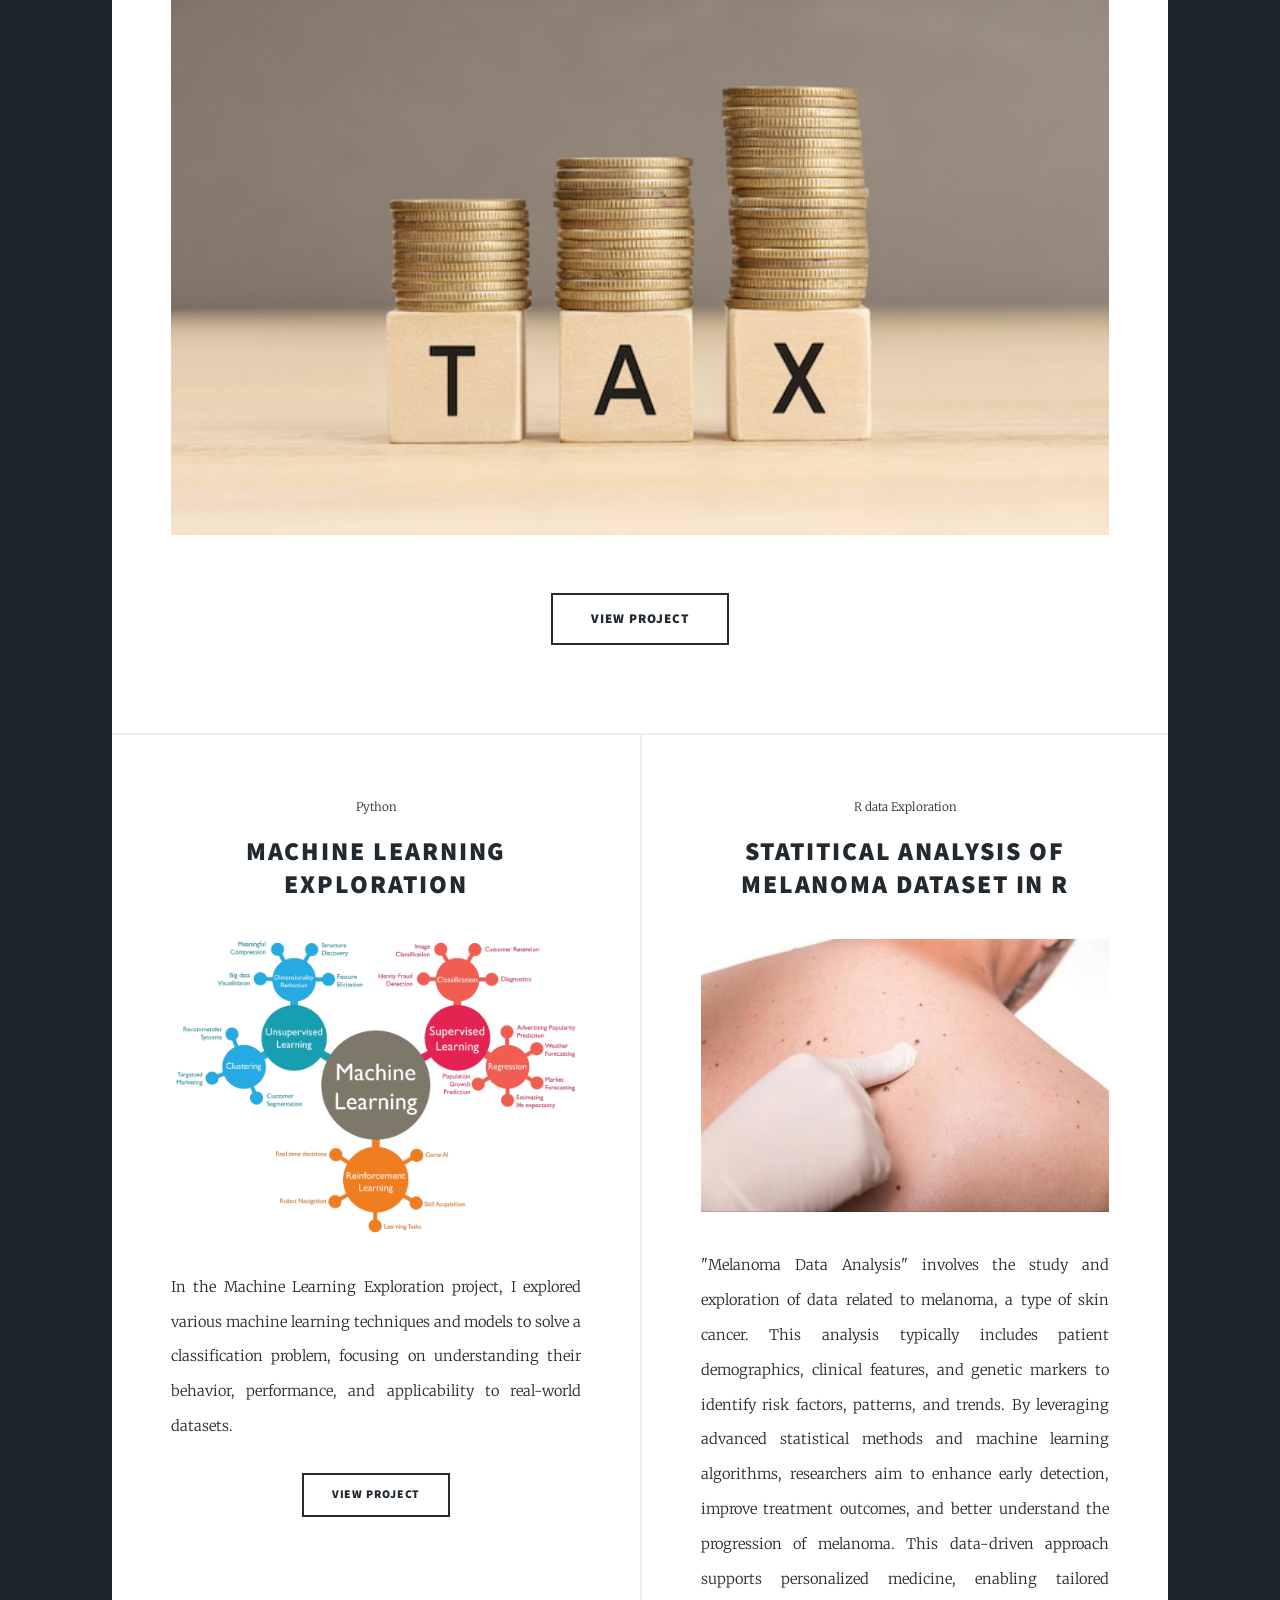
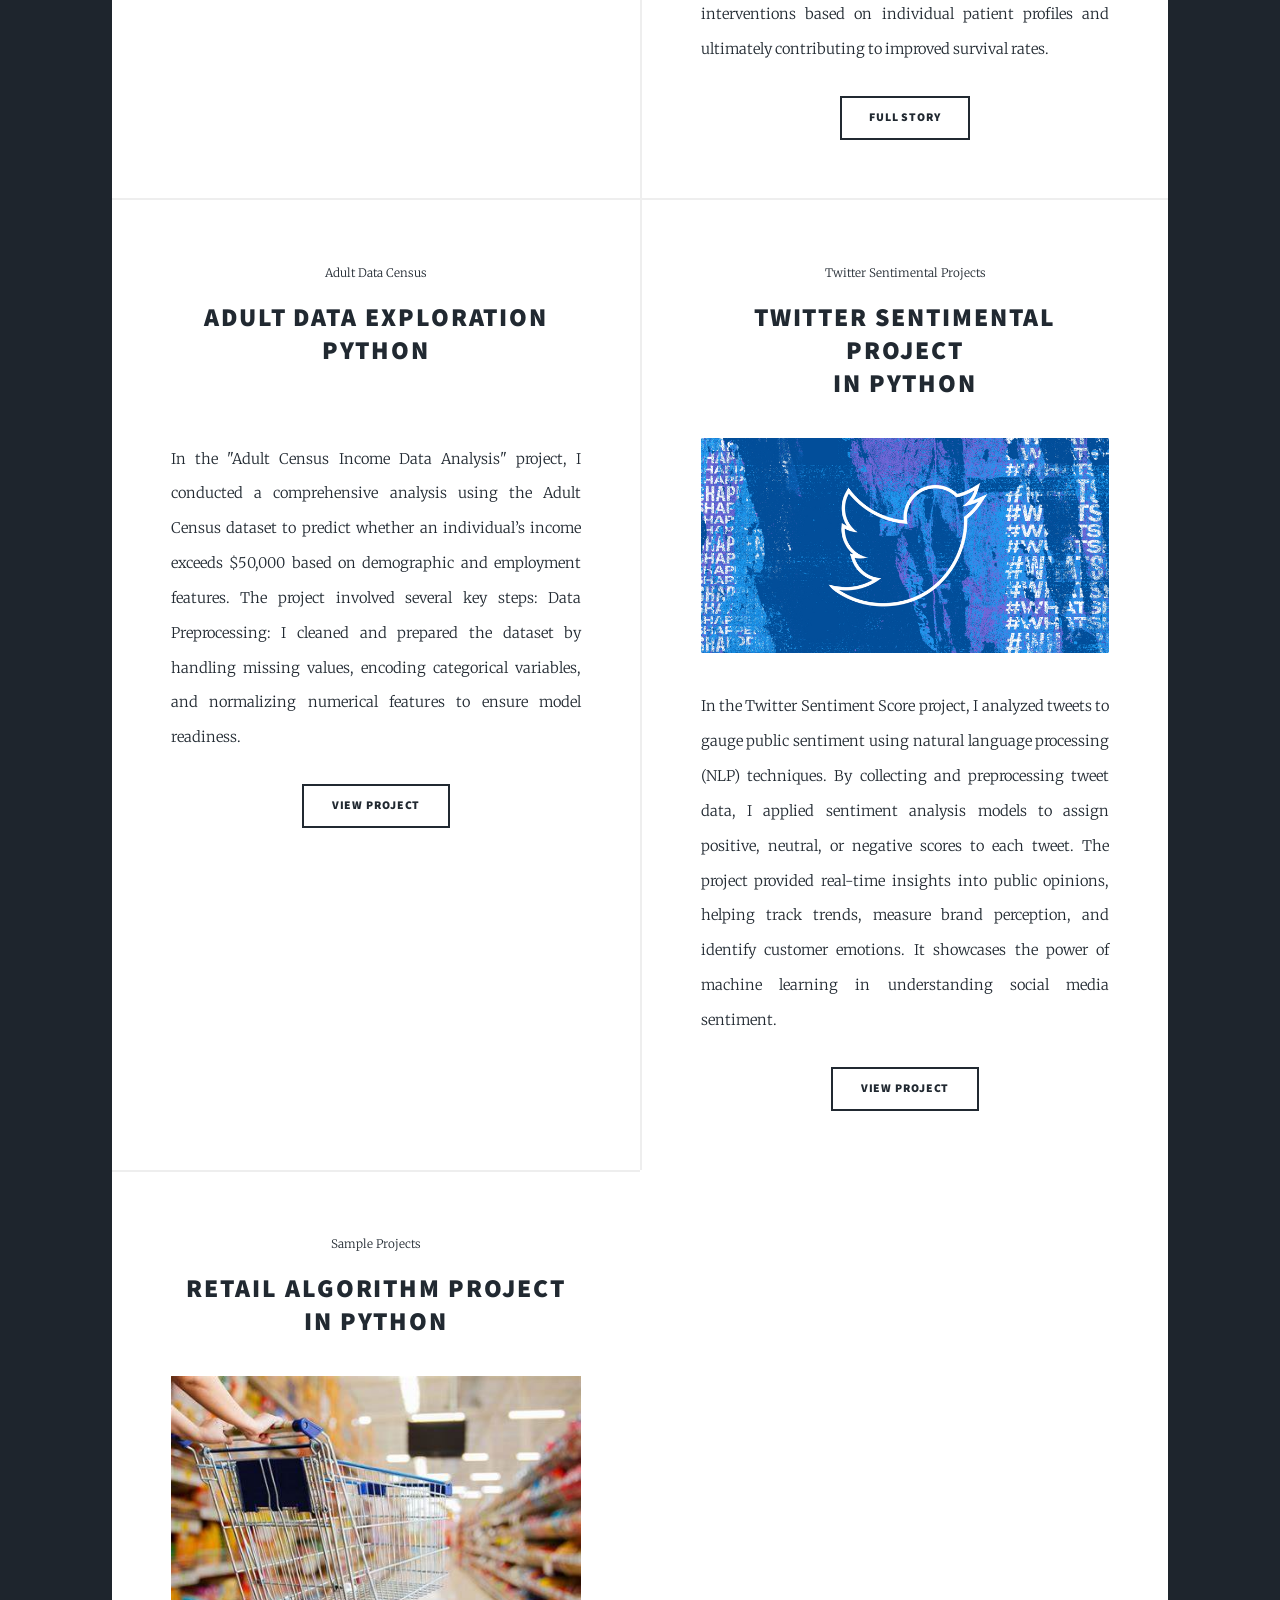
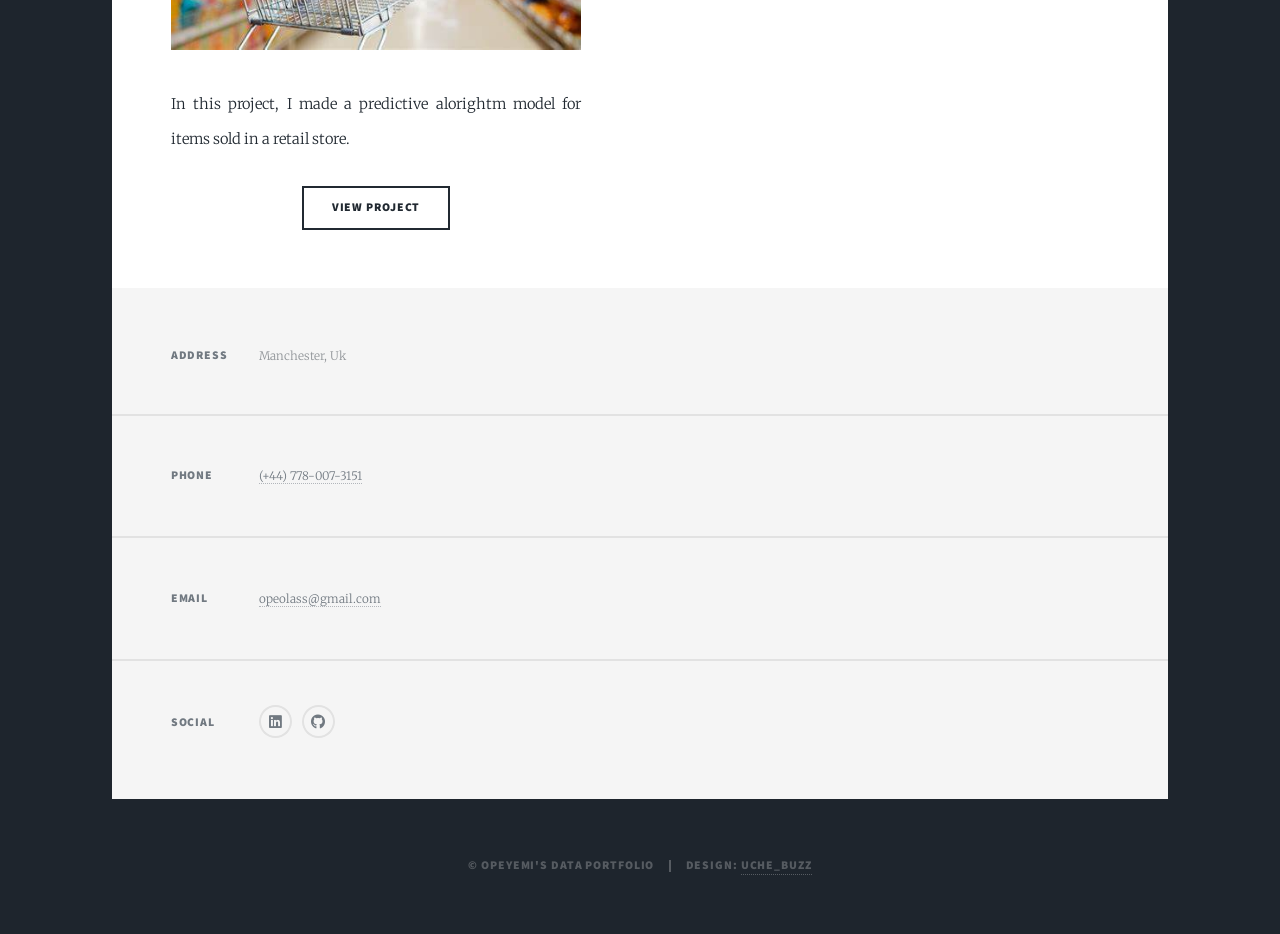
==== commit 0ba9505d: "Update index.html" ====
--- a/index.html
+++ b/index.html
@@ -158,7 +158,7 @@
 								<article>
 									<header>
 										<span class="date">Sample Projects</span>
-										<h2><a href="https://github.com/OpeOlas/Portfolio/blob/main/Opeyemi%20Olaosebikan-%202338168-%20Workshop%20%235%20Solution.ipynb">Retail Alorightm Project<br />
+										<h2><a href="https://github.com/OpeOlas/Portfolio/blob/main/Opeyemi%20Olaosebikan-%202338168-%20Workshop%20%235%20Solution.ipynb">Retail Algorithm Project<br />
 										In Python</a></h2>
 									</header>
 									<a href="https://github.com/OpeOlas/Portfolio/blob/main/Opeyemi%20Olaosebikan-%202338168-%20Workshop%20%235%20Solution.ipynb" class="image fit"><img src="images/OIP.jpg" alt="image" /></a>
@@ -169,6 +169,7 @@
 
 								
 								</article>
+								
 							</section>
 							
 
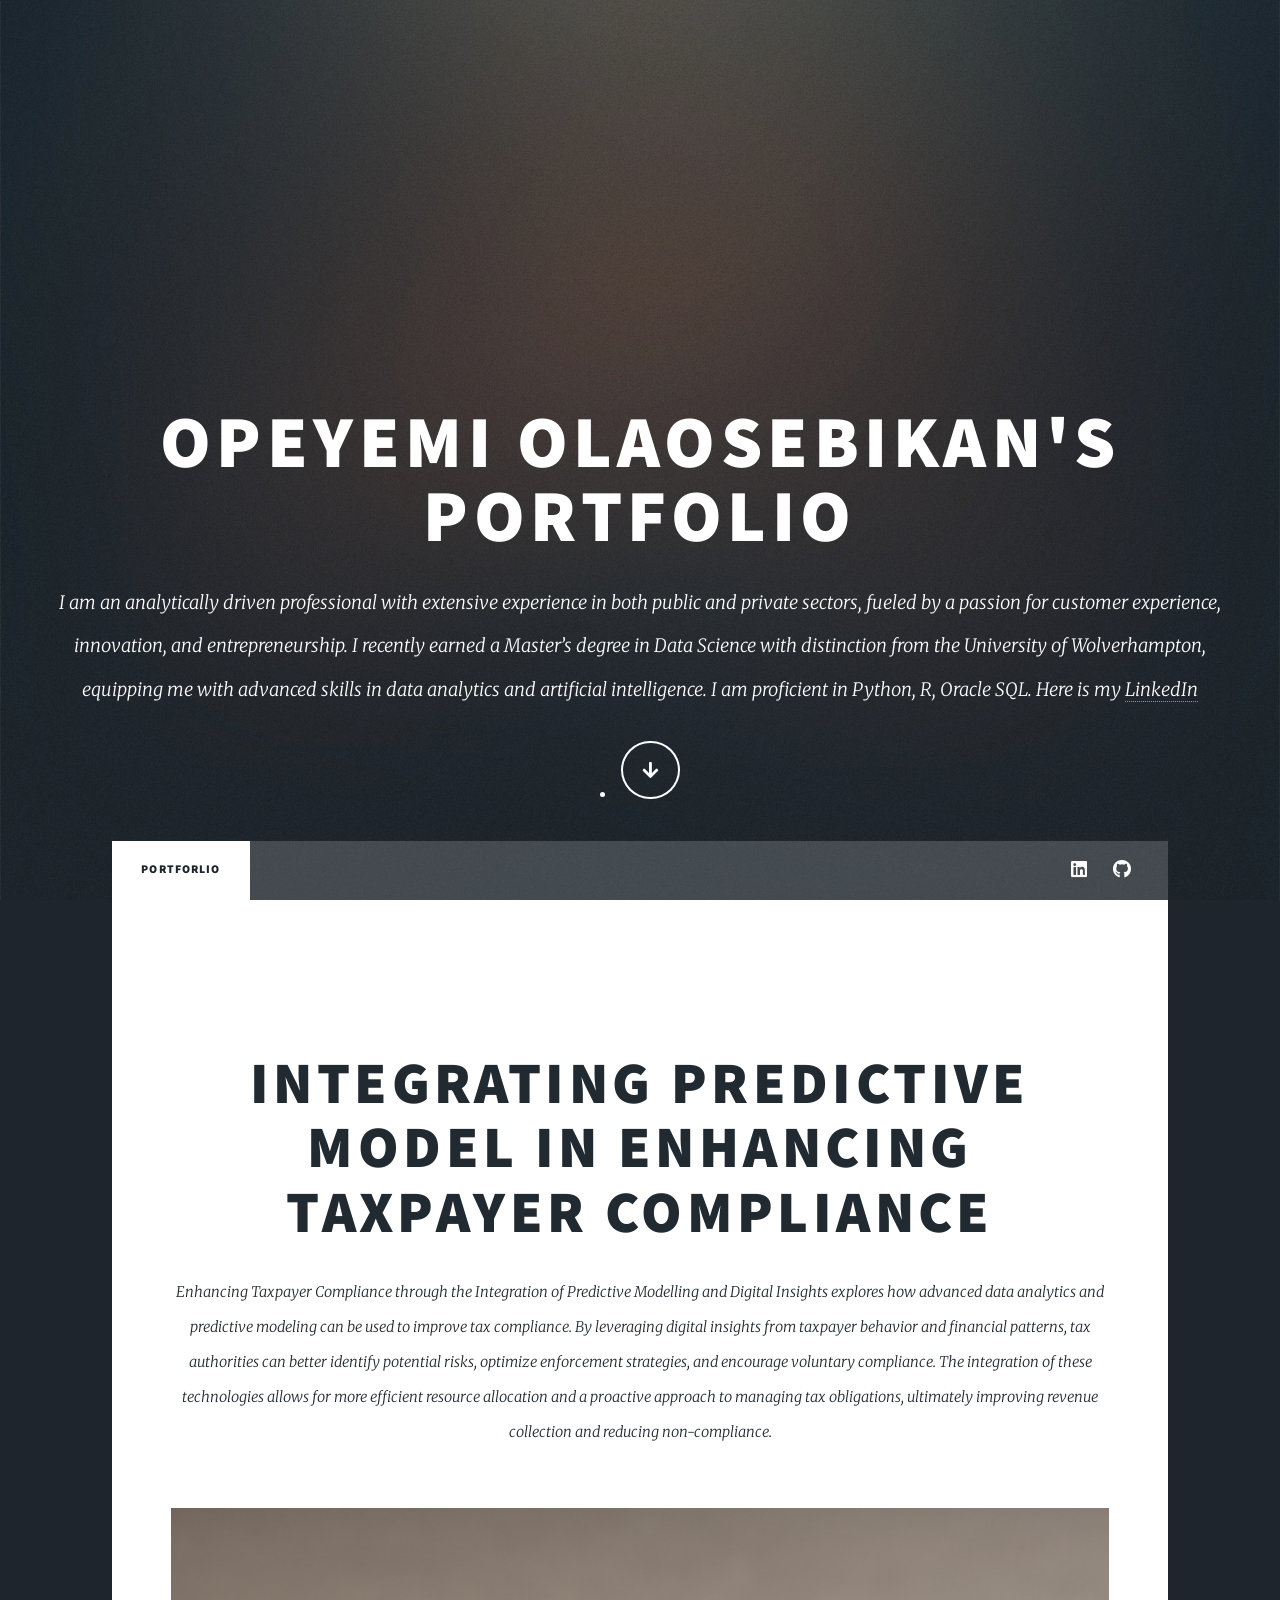
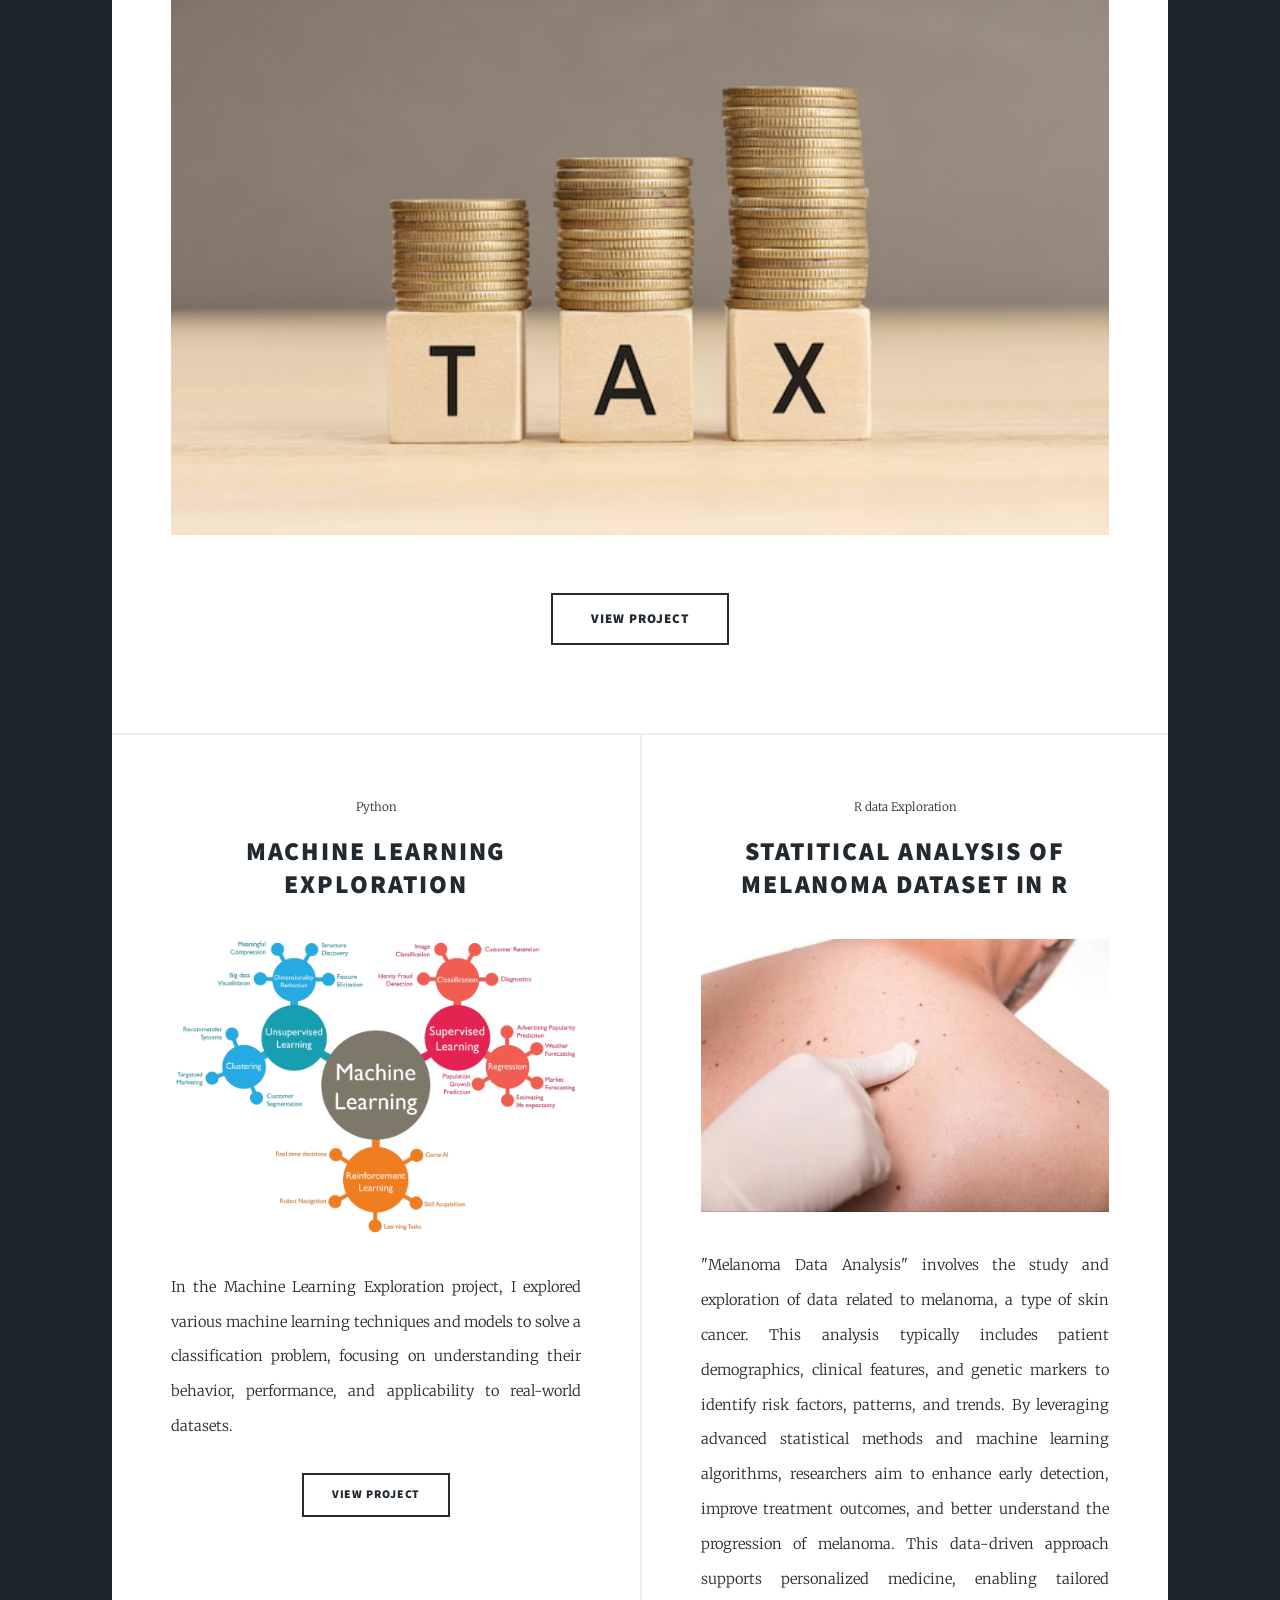
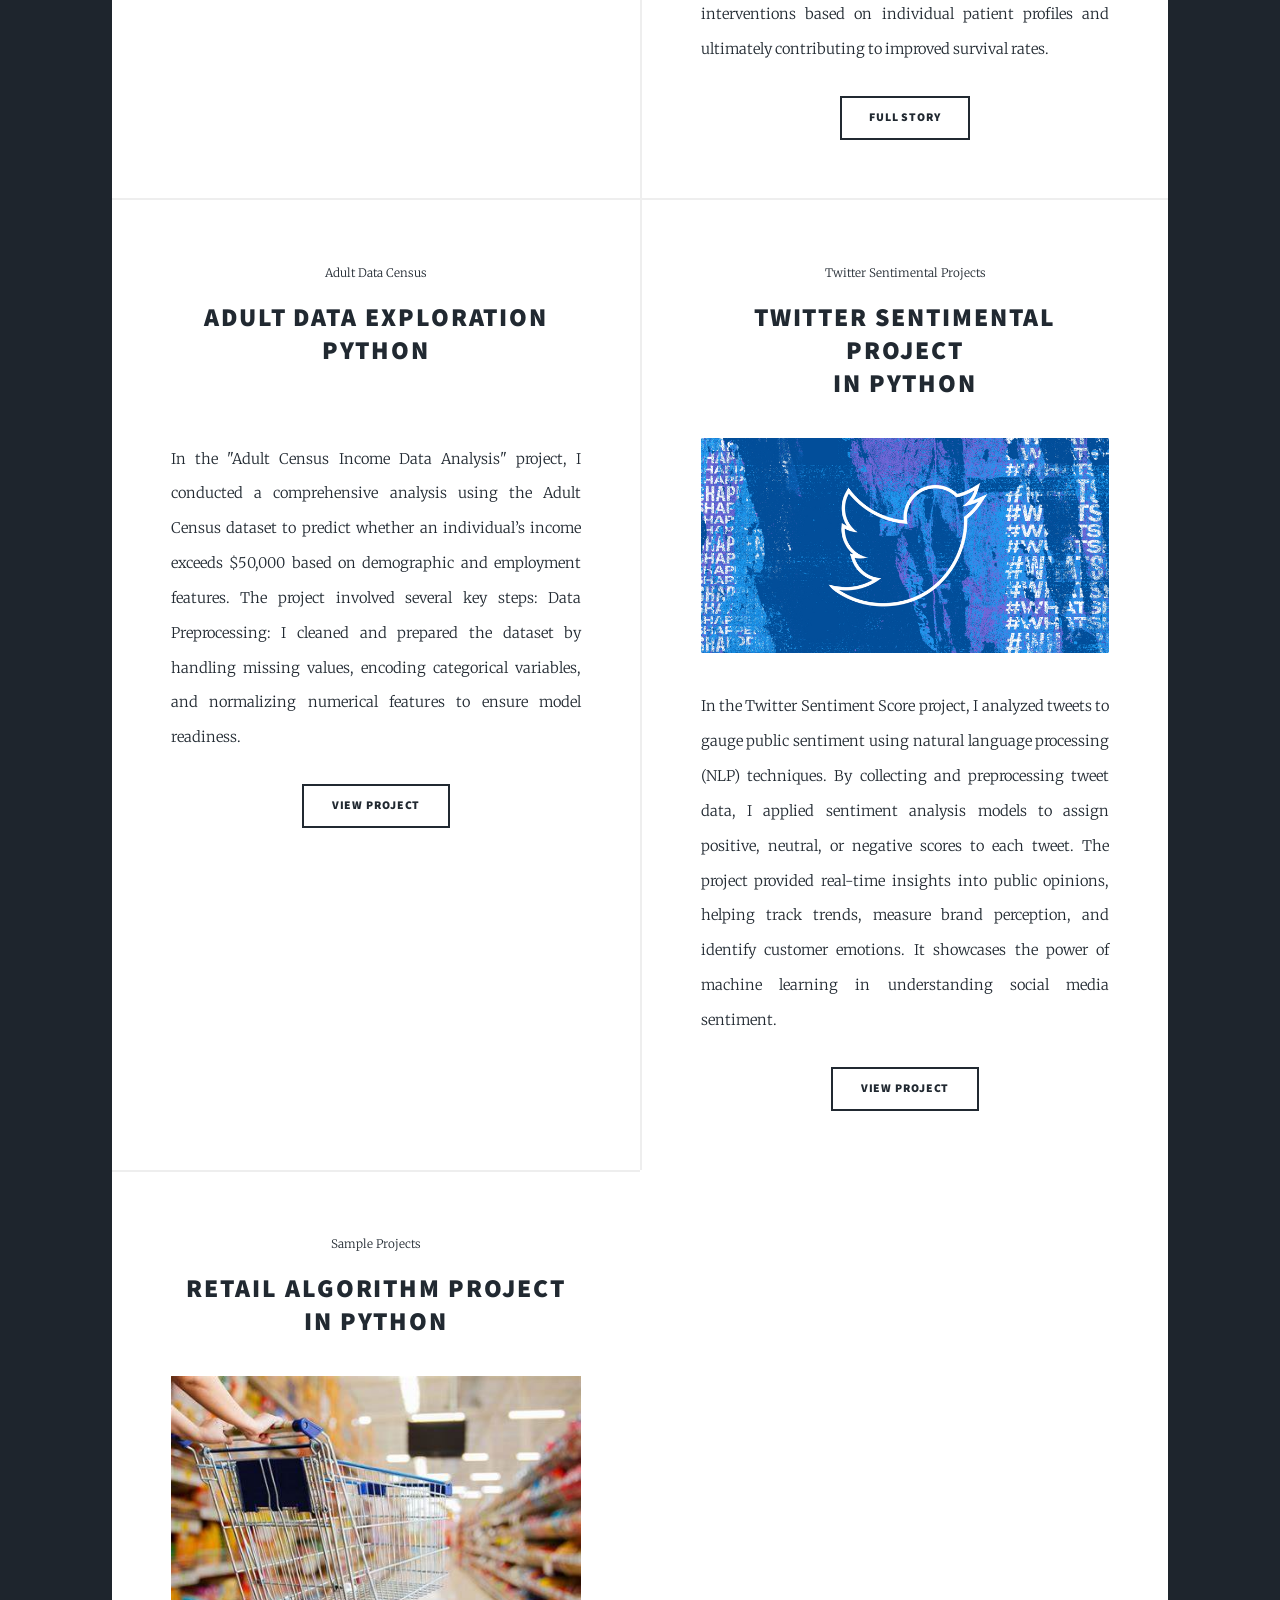
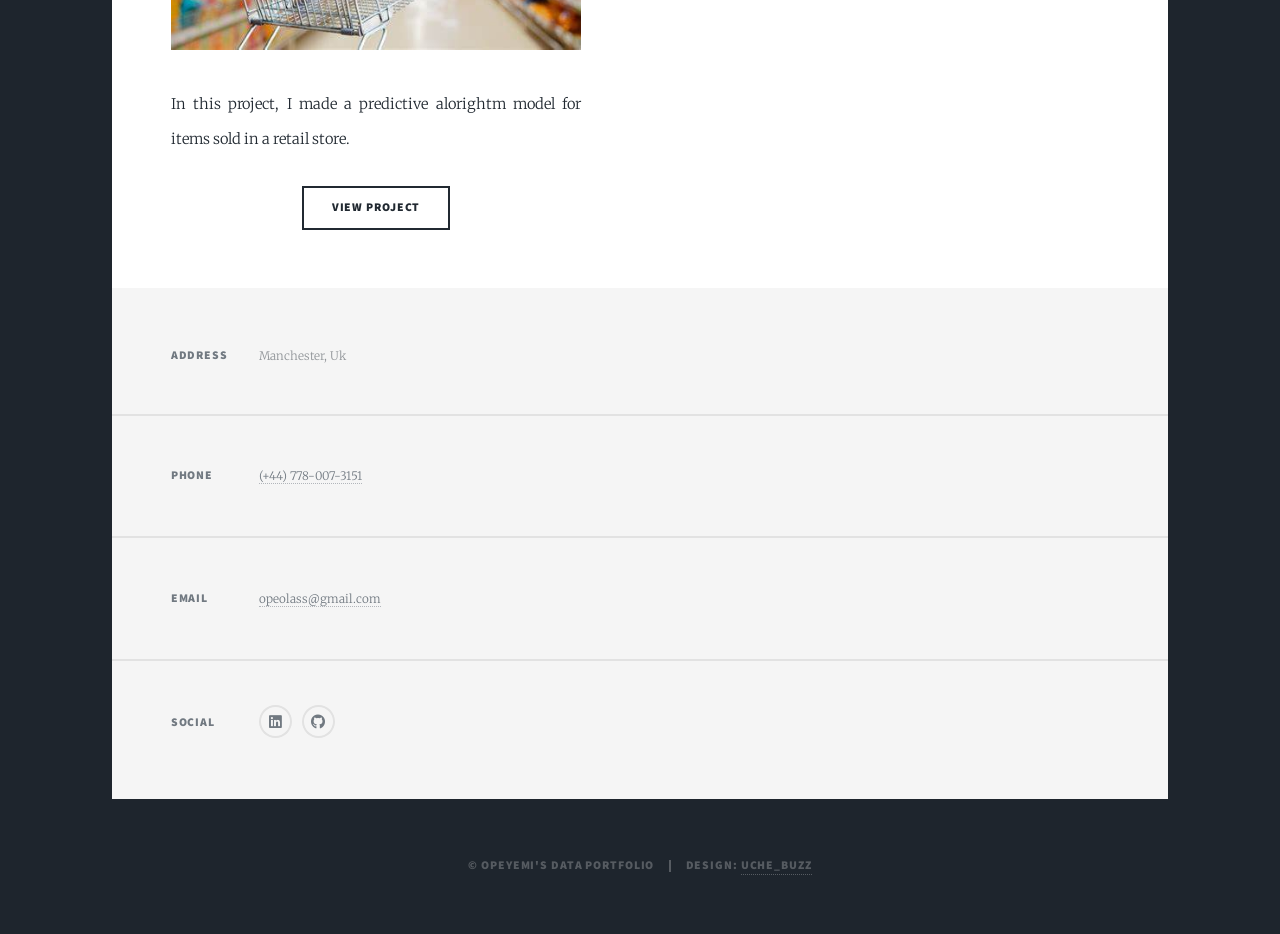
==== commit a1c1c653: "Update index.html" ====
--- a/index.html
+++ b/index.html
@@ -24,7 +24,7 @@
 						<p>I am an analytically driven professional with extensive experience in both public and private sectors, 
 							fueled by a passion for customer experience, innovation, and entrepreneurship. I recently earned a Master’s degree in Data Science with distinction 
 							from the University of Wolverhampton, equipping me with advanced skills in data analytics and artificial intelligence.
-							 I am proficient in Python, R, Oracle SQL. Here is my <a href="https://www.linkedin.com/in/opeyemi-olaosebikan/">Linkendin</a>
+							 I am proficient in Python, R, Oracle SQL. Here is my <a href="https://www.linkedin.com/in/opeyemi-olaosebikan/">LinkedIn</a>
 							<li><a href="#header" class="button icon solid solo fa-arrow-down scrolly">Continue</a></li>
 						</ul>
 					</div>
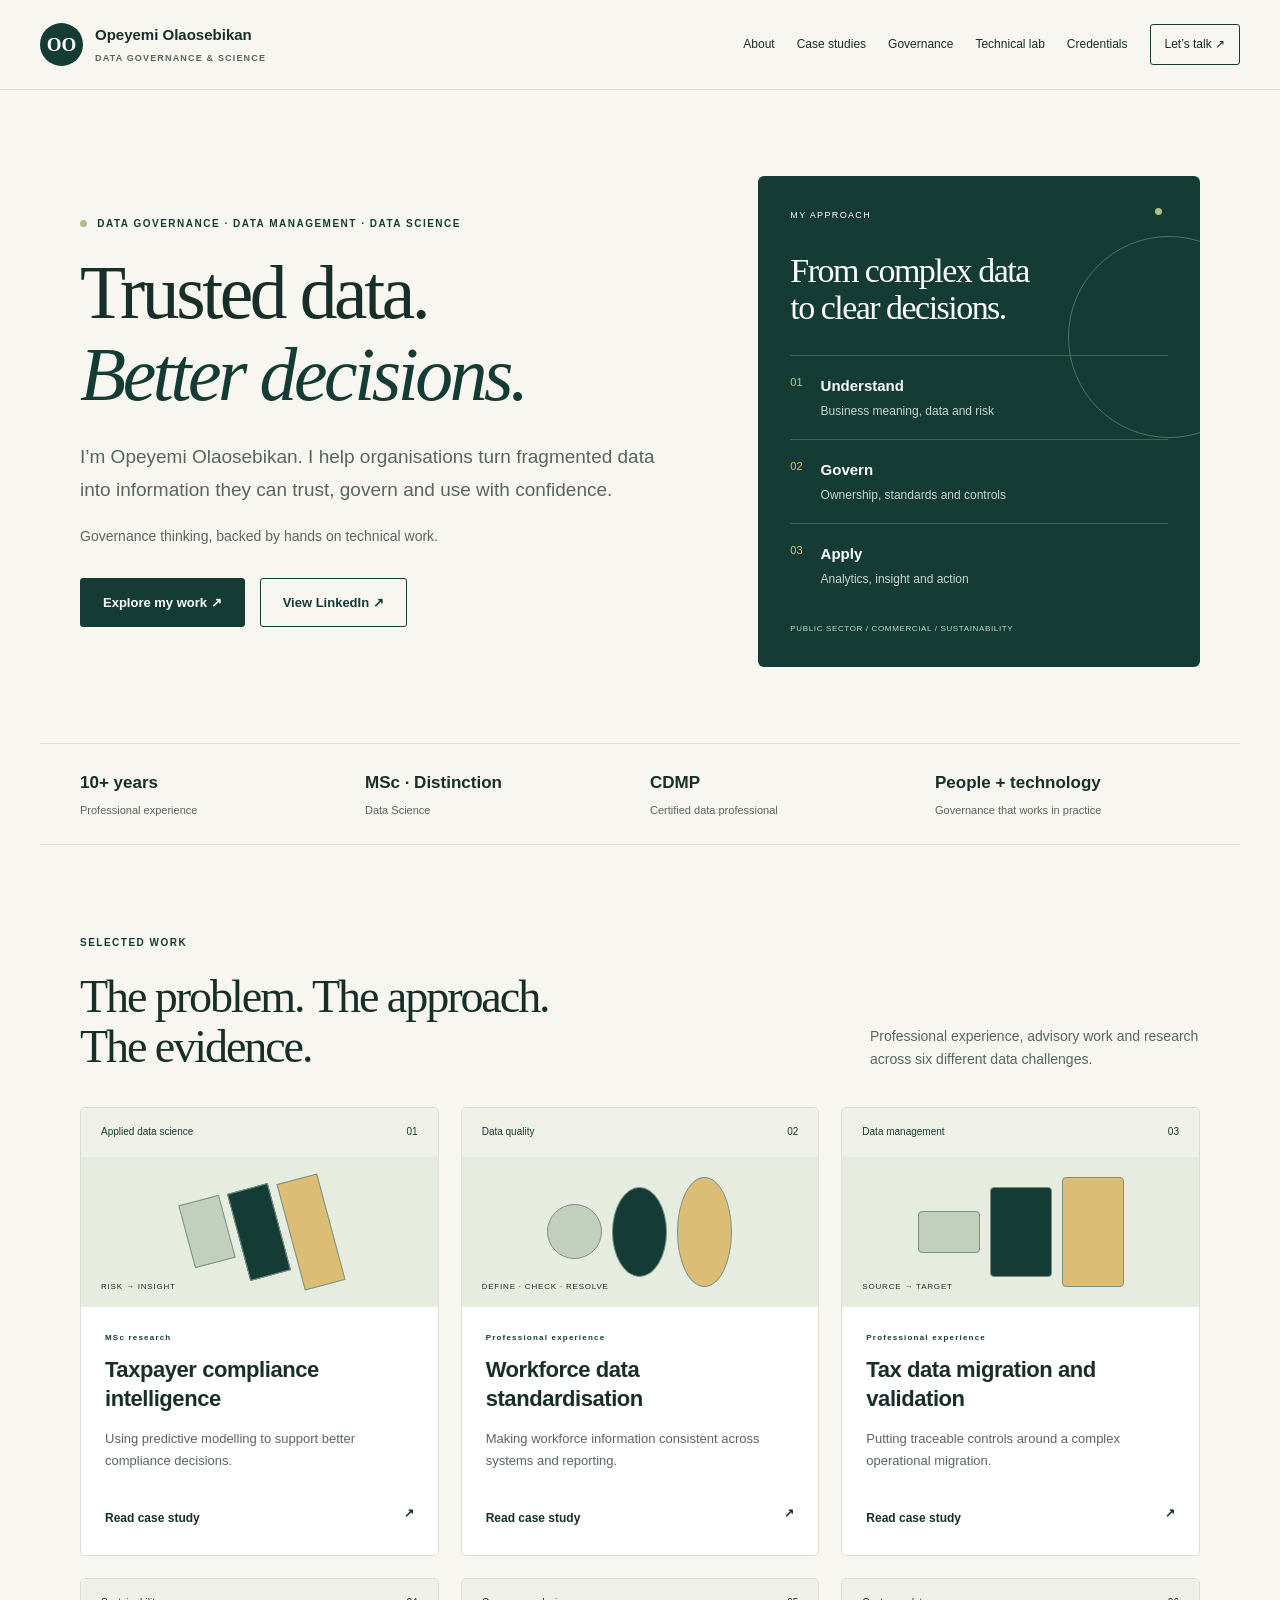
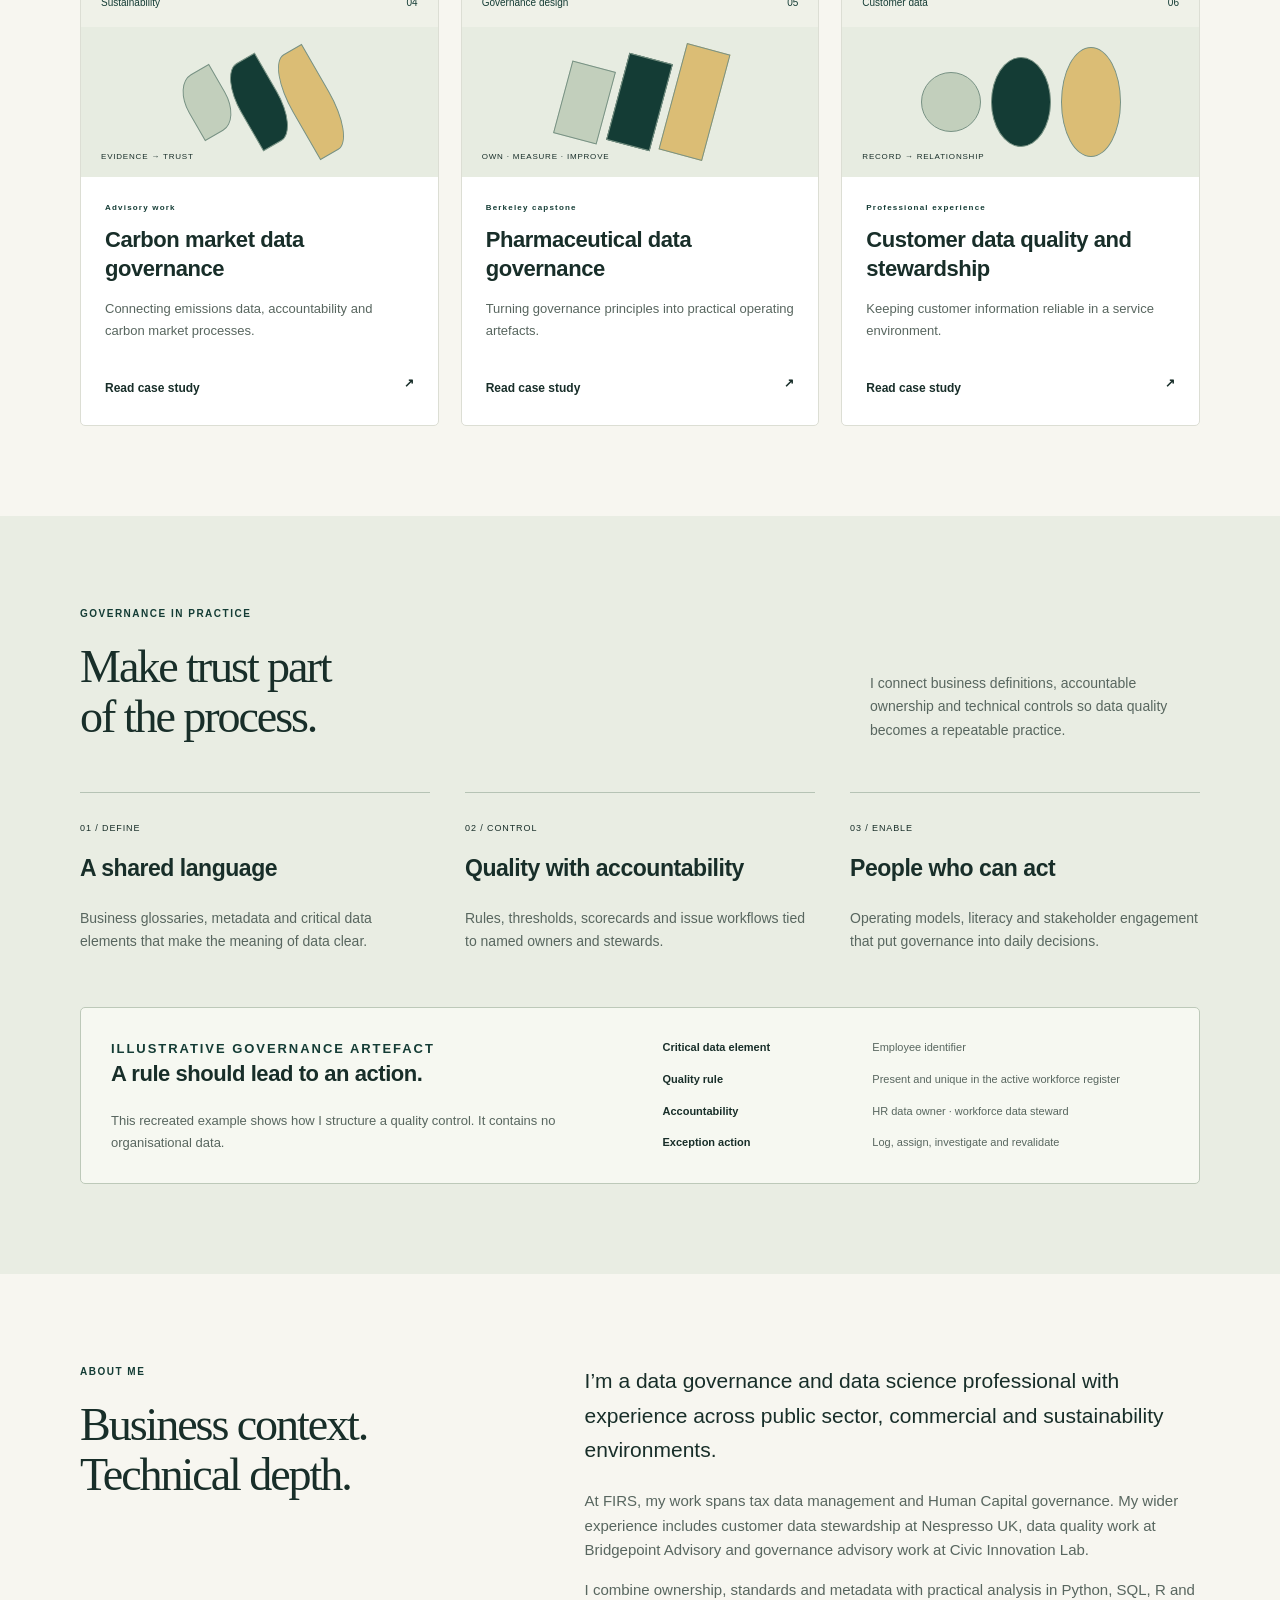
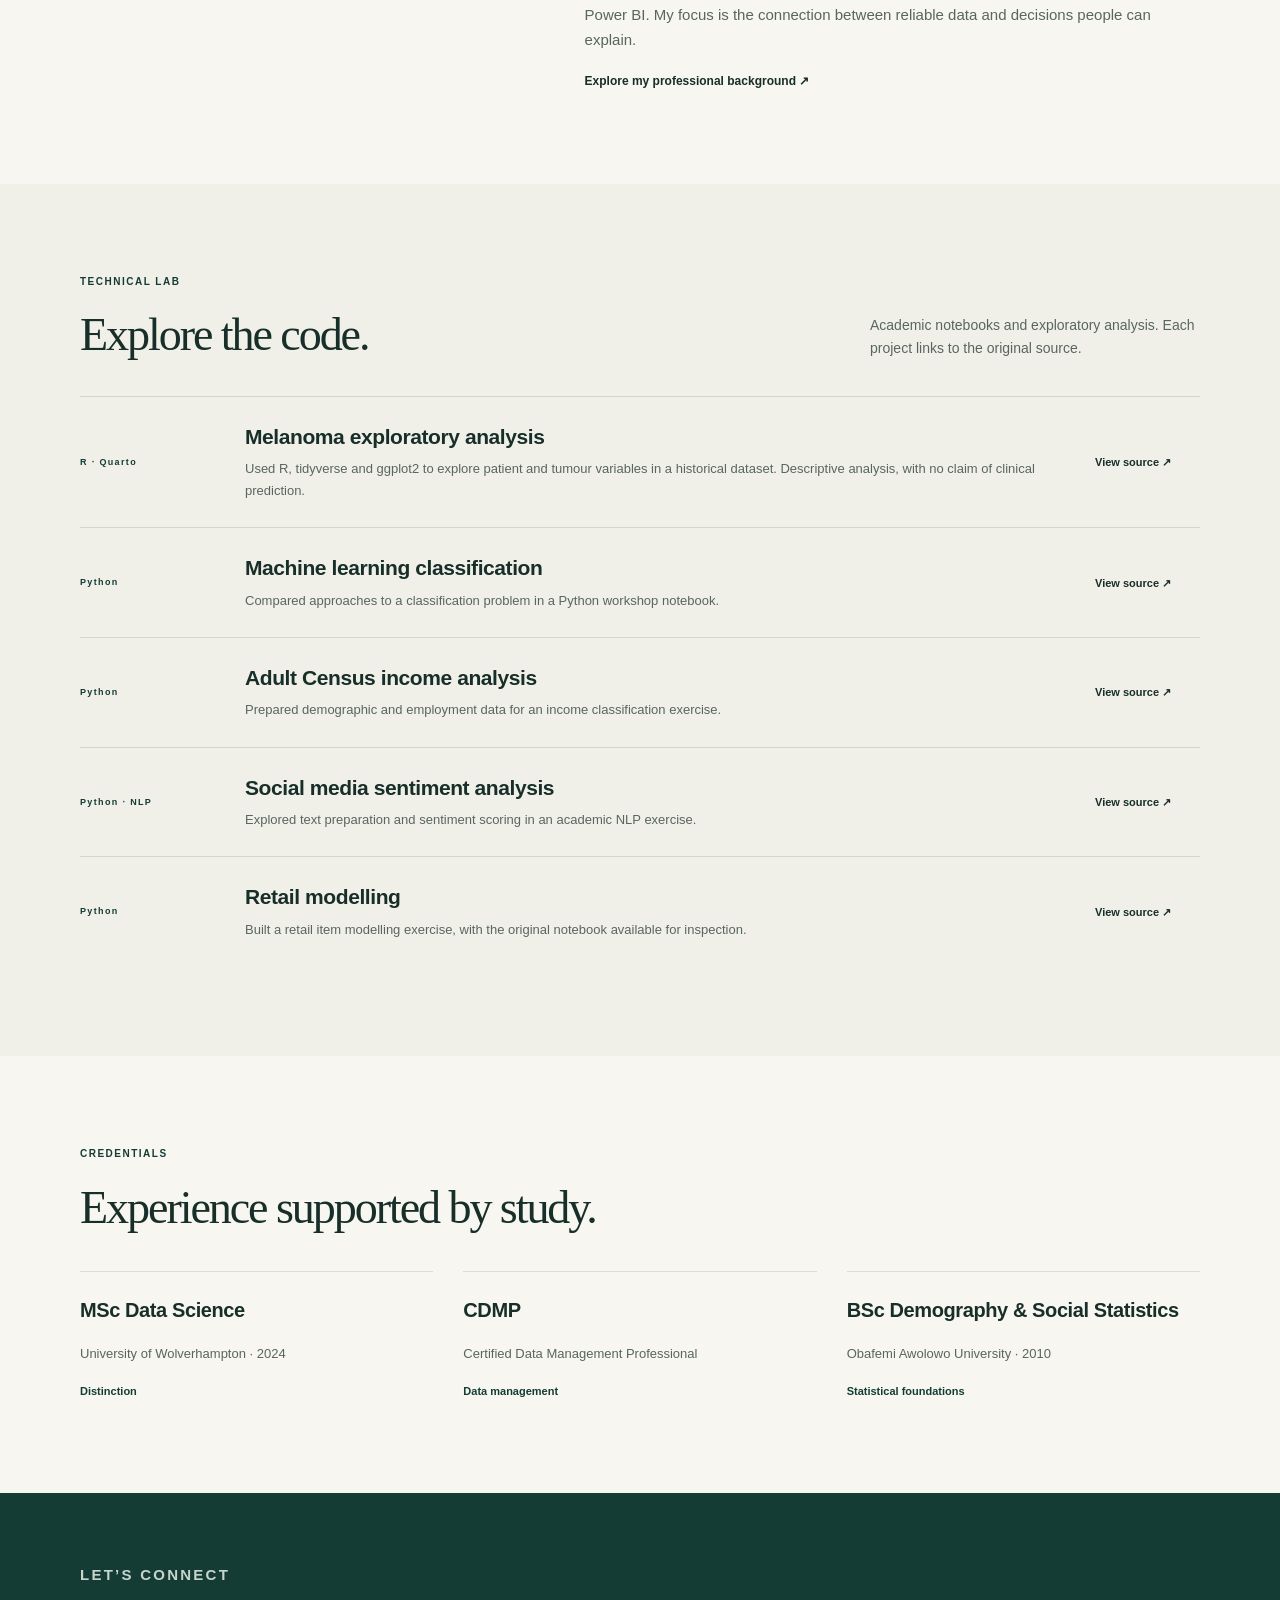
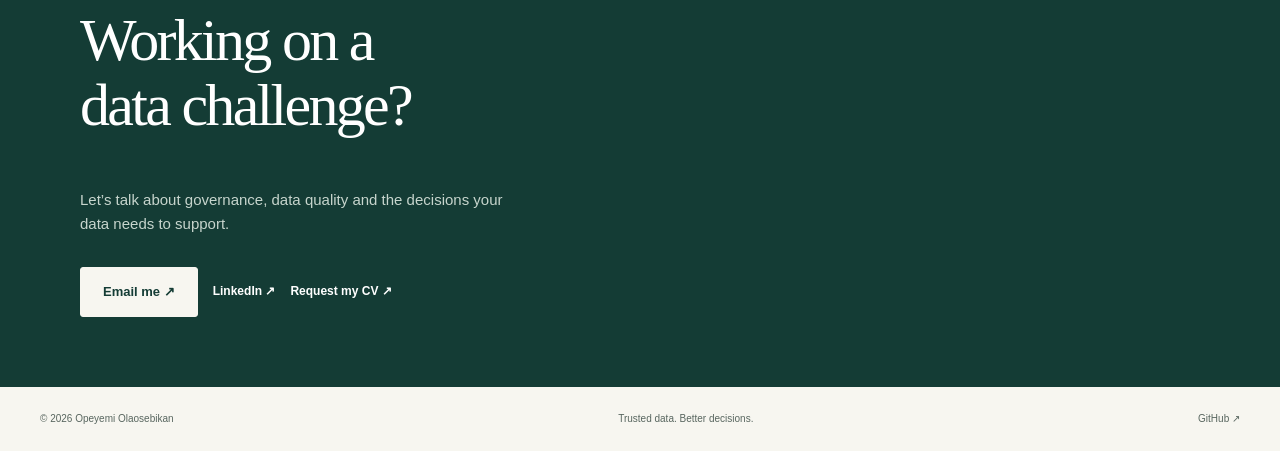
==== commit bc6ca2d0: "Rebuild portfolio around data governance and applied data science" ====
--- a/index.html
+++ b/index.html
@@ -1,226 +1 @@
-<!DOCTYPE HTML>
-<!--
-	Massively by HTML5 UP
-	html5up.net | @ajlkn
-	Free for personal and commercial use under the CCA 3.0 license (html5up.net/license)
--->
-<html>
-	<head>
-		<title>Opeyemi's Portfolio</title>
-		<meta charset="utf-8" />
-		<meta name="viewport" content="width=device-width, initial-scale=1, user-scalable=no" />
-		<link rel="stylesheet" href="assets/css/main.css" />
-		<noscript><link rel="stylesheet" href="assets/css/noscript.css" /></noscript>
-	</head>
-	<body class="is-preload">
-
-		<!-- Wrapper -->
-			<div id="wrapper" class="fade-in">
-
-				<!-- Intro -->
-					<div id="intro">
-						<h1>Opeyemi Olaosebikan's <br />
-							Portfolio</h1>
-						<p>I am an analytically driven professional with extensive experience in both public and private sectors, 
-							fueled by a passion for customer experience, innovation, and entrepreneurship. I recently earned a Master’s degree in Data Science with distinction 
-							from the University of Wolverhampton, equipping me with advanced skills in data analytics and artificial intelligence.
-							 I am proficient in Python, R, Oracle SQL. Here is my <a href="https://www.linkedin.com/in/opeyemi-olaosebikan/">LinkedIn</a>
-							<li><a href="#header" class="button icon solid solo fa-arrow-down scrolly">Continue</a></li>
-						</ul>
-					</div>
-
-				<!-- Header -->
-					<header id="header">
-						<a href="index.html" class="logo">Portforlio</a>
-					</header>
-
-				<!-- Nav -->
-					<nav id="nav">
-						<ul class="links">
-							<li class="active"><a href="index.html">Portforlio</a></li>
-			
-						</ul>
-						<ul class="icons">
-							<!--<li><a href="https://github.com/OpeOlas" class="icon brands fa-twitter"><span class="label">Twitter</span></a></li>
-							<li><a href="https://twitter.com/uche_buzz" class="icon brands fa-facebook-f"><span class="label">Facebook</span></a></li>-->
-							<li><a href="https://www.linkedin.com/in/opeyemi-olaosebikan/" class="icon brands alt fa-linkedin"><span class="label">LinkedIn</span></a></li>
-							<li><a href="https://github.com/OpeOlas" class="icon brands fa-github"><span class="label">GitHub</span></a></li>
-						</ul>
-					</nav>
-
-				<!-- Main -->
-					<div id="main">
-
-						<!-- Featured Post -->
-							<article class="post featured">
-								<header class="major">
-									<h2><a href="https://github.com/OpeOlas/Enhancing-Taxpayer-Compliance-through-the-Integration-of-Predictive-Modelling-and-Digital-Insights">  
-										<br />
-									Integrating Predictive Model in Enhancing Taxpayer Compliance</a></h2>
-									<p>Enhancing Taxpayer Compliance through the Integration of Predictive Modelling and Digital Insights
-										explores how advanced data analytics and predictive modeling can be used to improve tax compliance. By leveraging digital insights from taxpayer behavior and financial patterns, tax authorities can better identify potential risks, optimize enforcement strategies, and encourage voluntary compliance. The integration of these technologies allows for more efficient resource allocation and 
-										a proactive approach to managing tax obligations, ultimately improving revenue collection and reducing non-compliance.</p>
-								</header>
-								<a href="https://github.com/OpeOlas/Enhancing-Taxpayer-Compliance-through-the-Integration-of-Predictive-Modelling-and-Digital-Insights" 
-								class="image main"><img src="images/Increase-in-Corporation-Tax.jpg" alt="" /></a>
-								<ul class="actions special">
-									<li><a href="https://github.com/OpeOlas/Enhancing-Taxpayer-Compliance-through-the-Integration-of-Predictive-Modelling-and-Digital-Insights" class="button large">View Project</a></li>
-								</ul>
-							</article>
-
-						<!-- Posts -->
-							<section class="posts">
-								<article>
-									<header>
-										<span class="date">Python</span>
-										<h2><a href="https://github.com/OpeOlas/Portfolio/blob/main/Opeyemi%20Olaosebikan-%202338168-%20Workshop%20%233%20Solution.ipynb">Machine Learning Exploration<br />
-										</a></h2>
-									</header>
-									<a href="https://github.com/OpeOlas/Portfolio/blob/main/Opeyemi%20Olaosebikan-%202338168-%20Workshop%20%233%20Solution.ipynb" class="image fit"><img src="images/Machine Learning.png" alt="" /></a>
-									<p>In the Machine Learning Exploration project, I explored various machine learning techniques and models to solve a classification problem, focusing on understanding their behavior, performance, 
-										and applicability to real-world datasets.</p>
-									<ul class="actions special">
-										<li><a href="https://github.com/OpeOlas/Portfolio/blob/main/Opeyemi%20Olaosebikan-%202338168-%20Workshop%20%233%20Solution.ipynb" class="button">View Project</a></li>
-									</ul>
-								</article>
-								<!--<article>
-									<header>
-										<span class="date">Python</span>
-										<h2><a href="https://github.com/Uchebuzz/Python-Portfolio/blob/main/NBA%20%20Rookie%20Analysis.py"><br />
-										NBA Rookie Analysis in Python</a></h2>
-									</header>
-									<a href="https://github.com/Uchebuzz/Python-Portfolio/blob/main/NBA%20%20Rookie%20Analysis.py" class="image fit"><img src="images/Nba Rookie.jpg" alt="" /></a>
-									<p>Donec eget ex magna. Interdum et malesuada fames ac ante ipsum primis in faucibus. Pellentesque venenatis dolor imperdiet dolor mattis sagittis magna etiam.</p>
-									<ul class="actions special">
-										<li><a href="https://github.com/Uchebuzz/Python-Portfolio/blob/main/NBA%20%20Rookie%20Analysis.py" class="button">View Project</a></li>
-									</ul>
-								</article>-->
-
-								<!--<article>
-									<header>
-										<span class="date">R data Exploration</span>
-										<h2><a href="https://github.com/OpeOlas/Using-R-for-Exploratory-Analysis-of-the-1977-Survival-from-Malignant-Melanoma/blob/main/2338168%20MELANOMA%20EXPLORATOTY%20ANALYSIS.qmd">2021 UK Census Data Exploration in R<br />
-										</a></h2>
-									</header>
-									<a href="https://github.com/OpeOlas/Using-R-for-Exploratory-Analysis-of-the-1977-Survival-from-Malignant-Melanoma/blob/main/2338168%20MELANOMA%20EXPLORATOTY%20ANALYSIS.qmd" class="image fit"><img src="images/UK census dat R.jpg" alt="" /></a>
-									<p>"Melanoma Data Analysis" involves the study and exploration of data related to melanoma, a type of skin cancer. This analysis typically includes patient demographics, clinical features, and genetic markers to identify risk factors, patterns, and trends. By leveraging advanced statistical methods and machine learning algorithms, researchers aim to enhance early detection, improve treatment outcomes, and better understand the progression of melanoma. This data-driven approach supports personalized medicine, enabling tailored
-										 interventions based on individual patient profiles and ultimately contributing to improved survival rates.</p>
-									<ul class="actions special">
-										<li><a href="https://github.com/OpeOlas/Using-R-for-Exploratory-Analysis-of-the-1977-Survival-from-Malignant-Melanoma/blob/main/2338168%20MELANOMA%20EXPLORATOTY%20ANALYSIS.qmd" class="button">Full Story</a></li>
-									</ul>
-								</article>-->
-
-								<article>
-									<header>
-										<span class="date">R data Exploration</span>
-										<h2><a href="https://github.com/OpeOlas/Using-R-for-Exploratory-Analysis-of-the-1977-Survival-from-Malignant-Melanoma/blob/main/2338168%20MELANOMA%20EXPLORATOTY%20ANALYSIS.qmd">Statitical Analysis of<br />
-										Melanoma Dataset in R</a></h2>
-									</header>
-									<a href="https://github.com/OpeOlas/Using-R-for-Exploratory-Analysis-of-the-1977-Survival-from-Malignant-Melanoma/blob/main/2338168%20MELANOMA%20EXPLORATOTY%20ANALYSIS.qmd" class="image fit"><img src="images/Melanoma a.jpg" alt="" /></a>
-									<p>"Melanoma Data Analysis" involves the study and exploration of data related to melanoma, a type of skin cancer. This analysis typically includes patient demographics, clinical features, and genetic markers to identify risk factors, patterns, and trends. By leveraging advanced statistical methods and machine learning algorithms, researchers aim to enhance early detection, improve treatment outcomes, and better understand the progression of melanoma. This data-driven approach supports personalized medicine, enabling tailored
-										interventions based on individual patient profiles and ultimately contributing to improved survival rates.</p>
-									<ul class="actions special">
-										<li><a href="https://github.com/OpeOlas/Using-R-for-Exploratory-Analysis-of-the-1977-Survival-from-Malignant-Melanoma/blob/main/2338168%20MELANOMA%20EXPLORATOTY%20ANALYSIS.qmd" class="button">Full Story</a></li>
-									</ul>
-								</article>
-								<article>
-									<header>
-										<span class="date">Adult Data Census</span>
-										<h2><a href="https://github.com/OpeOlas/Portfolio/blob/main/Opeyemi%20Olaosebikan-%202338168-%20Workshop%20%232%20Solution.ipynb">Adult Data Exploration<br />
-											Python</a></h2>
-										
-									</header>
-									<a href="https://github.com/OpeOlas/Portfolio/blob/main/Opeyemi%20Olaosebikan-%202338168-%20Workshop%20%232%20Solution.ipynb" class="image fit"><img src="images/NI Census image 3.jpg" alt="" /></a>
-									<p>In the "Adult Census Income Data Analysis" project, I conducted a comprehensive analysis using the Adult Census dataset to predict whether an individual’s income exceeds $50,000 based on demographic and employment features. The project involved several key steps:
-
-										Data Preprocessing: I cleaned and prepared the dataset by handling missing values, encoding categorical variables, and normalizing numerical features to ensure model readiness.
-										
-										</p>
-									<ul class="actions special">
-										<li><a href="https://github.com/OpeOlas/Portfolio/blob/main/Opeyemi%20Olaosebikan-%202338168-%20Workshop%20%232%20Solution.ipynb" class="button">View Project</a></li>
-									</ul>
-								</article>
-								<article>
-									<header>
-										<span class="date">Twitter Sentimental Projects</span>
-										<h2><a href="https://github.com/OpeOlas/Portfolio/blob/main/Opeyemi%20Olaosebikan-%202338168-%20Workshop%20%236%20Solution.ipynb">Twitter Sentimental Project<br />
-										In Python</a></h2>
-									</header>
-									<a href="https://github.com/OpeOlas/Portfolio/blob/main/Opeyemi%20Olaosebikan-%202338168-%20Workshop%20%236%20Solution.ipynb" class="image fit"><img src="images/Twitter.jpg" alt="" /></a>
-									<p>In the Twitter Sentiment Score project, I analyzed tweets to gauge public sentiment using natural language processing (NLP) techniques. By collecting and preprocessing tweet data, I applied sentiment analysis models to assign positive, neutral, or negative scores to each tweet. The project provided real-time insights into public opinions, helping track trends, measure brand
-										perception, and identify customer emotions. It showcases the power of machine learning in understanding social media sentiment.</p>
-									<ul class="actions special">
-										<li><a href="https://github.com/OpeOlas/Portfolio/blob/main/Opeyemi%20Olaosebikan-%202338168-%20Workshop%20%236%20Solution.ipynb" class="button">View Project</a></li>
-									</ul>
-
-								
-								</article>
-								<article>
-									<header>
-										<span class="date">Sample Projects</span>
-										<h2><a href="https://github.com/OpeOlas/Portfolio/blob/main/Opeyemi%20Olaosebikan-%202338168-%20Workshop%20%235%20Solution.ipynb">Retail Algorithm Project<br />
-										In Python</a></h2>
-									</header>
-									<a href="https://github.com/OpeOlas/Portfolio/blob/main/Opeyemi%20Olaosebikan-%202338168-%20Workshop%20%235%20Solution.ipynb" class="image fit"><img src="images/OIP.jpg" alt="image" /></a>
-									<p>In this project, I made a predictive alorightm model for items sold in a retail store.</p>
-									<ul class="actions special">
-										<li><a href="https://github.com/OpeOlas/Portfolio/blob/main/Opeyemi%20Olaosebikan-%202338168-%20Workshop%20%235%20Solution.ipynb" class="button">View Project</a></li>
-									</ul>
-
-								
-								</article>
-								
-							</section>
-							
-
-				
-
-					</div>
-
-				<!-- Footer -->
-					<footer id="footer">
-						
-						<section class="split contact">
-							<section class="alt">
-								<h3>Address</h3>
-								<p>Manchester, Uk<br />
-								</p>
-							</section>
-							<section>
-								<h3>Phone</h3>
-								<p><a href="#">(+44) 778-007-3151</a></p>
-							</section>
-							<section>
-								<h3>Email</h3>
-								<p><a href="#">opeolass@gmail.com</a></p>
-							</section>
-							<section>
-								<h3>Social</h3>
-								<ul class="icons alt">
-									<!--<li><a href="https://twitter.com/uche_buzz" class="icon brands alt fa-twitter"><span class="label">Twitter</span></a></li>
-									<li><a href="https://www.facebook.com/buzugbe.uche" class="icon brands alt fa-facebook-f"><span class="label">Facebook</span></a></li>-->
-									<li><a href="https://www.linkedin.com/in/opeyemi-olaosebikan/" class="icon brands alt fa-linkedin"><span class="label">LinkedIn</span></a></li>
-									<li><a href="https://github.com/OpeOlas" class="icon brands alt fa-github"><span class="label">GitHub</span></a></li>
-								</ul>
-							</section>
-						</section>
-					</footer>
-
-				<!-- Copyright -->
-					<div id="copyright">
-						<ul><li>&copy; Opeyemi's Data Portfolio</li><li>Design: <a href="https://html5up.net">Uche_buzz</a></li></ul>
-					</div>
-
-			</div>
-
-		<!-- Scripts -->
-			<script src="assets/js/jquery.min.js"></script>
-			<script src="assets/js/jquery.scrollex.min.js"></script>
-			<script src="assets/js/jquery.scrolly.min.js"></script>
-			<script src="assets/js/browser.min.js"></script>
-			<script src="assets/js/breakpoints.min.js"></script>
-			<script src="assets/js/util.js"></script>
-			<script src="assets/js/main.js"></script>
-
-	</body>
-</html>
+<!doctype html><html lang="en"><head><meta charset="utf-8"><meta name="viewport" content="width=device-width, initial-scale=1"><title>Data Governance, Data Quality and Data Science | Opeyemi Olaosebikan</title><meta name="description" content="Data governance, data quality and applied data science. Explore Opeyemi Olaosebikan’s professional experience and technical projects."><meta name="theme-color" content="#143c35"><link rel="canonical" href="https://opeolas.github.io/portfolio.io/"><meta property="og:title" content="Data Governance, Data Quality and Data Science | Opeyemi Olaosebikan"><meta property="og:description" content="Data governance, data quality and applied data science. Explore Opeyemi Olaosebikan’s professional experience and technical projects."><meta property="og:type" content="website"><meta property="og:url" content="https://opeolas.github.io/portfolio.io/"><link rel="icon" href="assets/favicon.svg" type="image/svg+xml"><link rel="stylesheet" href="assets/css/portfolio.css"><script src="assets/js/portfolio.js" defer></script></head><body><a class="skip" href="#main">Skip to content</a><header class="header"><a class="brand" href="index.html" aria-label="Opeyemi Olaosebikan home"><span class="monogram">OO</span><span>Opeyemi Olaosebikan<span class="brand-sub">DATA GOVERNANCE & SCIENCE</span></span></a><button class="menu" aria-expanded="false" aria-controls="navigation" hidden>Menu</button><nav id="navigation" aria-label="Main navigation"><a href="index.html#about">About</a><a href="index.html#case-studies">Case studies</a><a href="index.html#governance">Governance</a><a href="index.html#technical-lab">Technical lab</a><a href="index.html#credentials">Credentials</a><a class="nav-contact" href="index.html#contact">Let’s talk ↗</a></nav></header><main id="main"><section class="hero wrap"><div><p class="eyebrow"><span class="dot"></span> DATA GOVERNANCE · DATA MANAGEMENT · DATA SCIENCE</p><h1>Trusted data.<br><em>Better decisions.</em></h1><p class="hero-intro">I’m Opeyemi Olaosebikan. I help organisations turn fragmented data into information they can trust, govern and use with confidence.</p><p class="muted">Governance thinking, backed by hands on technical work.</p><div class="actions"><a class="button" href="#case-studies">Explore my work ↗</a><a class="button secondary" href="https://www.linkedin.com/in/opeyemi-olaosebikan/">View LinkedIn ↗</a></div></div><aside class="hero-panel"><div class="panel-heading"><span>MY APPROACH</span><span class="dot"></span></div><h2>From complex data<br>to clear decisions.</h2><div class="approach"><span>01</span><div><strong>Understand</strong><p>Business meaning, data and risk</p></div></div><div class="approach"><span>02</span><div><strong>Govern</strong><p>Ownership, standards and controls</p></div></div><div class="approach"><span>03</span><div><strong>Apply</strong><p>Analytics, insight and action</p></div></div><div class="panel-bottom">PUBLIC SECTOR / COMMERCIAL / SUSTAINABILITY</div></aside></section><div class="credibility wrap"><div><strong>10+ years</strong><span>Professional experience</span></div><div><strong>MSc · Distinction</strong><span>Data Science</span></div><div><strong>CDMP</strong><span>Certified data professional</span></div><div><strong>People + technology</strong><span>Governance that works in practice</span></div></div><section id="case-studies" class="section wrap"><div class="section-heading"><div><p class="eyebrow">SELECTED WORK</p><h2>The problem. The approach.<br>The evidence.</h2></div><p>Professional experience, advisory work and research across six different data challenges.</p></div><div class="cards"><article class="card"><div class="card-top"><span>Applied data science</span><span>01</span></div><div class="card-art art-01" aria-hidden="true"><span>RISK → INSIGHT</span><i></i><i></i><i></i></div><div class="card-body"><p class="eyebrow">MSc research</p><h3><a href="case-studies/tax-compliance.html">Taxpayer compliance intelligence</a></h3><p>Using predictive modelling to support better compliance decisions.</p><a class="text-link" href="case-studies/tax-compliance.html">Read case study <span>↗</span></a></div></article><article class="card"><div class="card-top"><span>Data quality</span><span>02</span></div><div class="card-art art-02" aria-hidden="true"><span>DEFINE · CHECK · RESOLVE</span><i></i><i></i><i></i></div><div class="card-body"><p class="eyebrow">Professional experience</p><h3><a href="case-studies/workforce-quality.html">Workforce data standardisation</a></h3><p>Making workforce information consistent across systems and reporting.</p><a class="text-link" href="case-studies/workforce-quality.html">Read case study <span>↗</span></a></div></article><article class="card"><div class="card-top"><span>Data management</span><span>03</span></div><div class="card-art art-03" aria-hidden="true"><span>SOURCE → TARGET</span><i></i><i></i><i></i></div><div class="card-body"><p class="eyebrow">Professional experience</p><h3><a href="case-studies/tax-migration.html">Tax data migration and validation</a></h3><p>Putting traceable controls around a complex operational migration.</p><a class="text-link" href="case-studies/tax-migration.html">Read case study <span>↗</span></a></div></article><article class="card"><div class="card-top"><span>Sustainability</span><span>04</span></div><div class="card-art art-04" aria-hidden="true"><span>EVIDENCE → TRUST</span><i></i><i></i><i></i></div><div class="card-body"><p class="eyebrow">Advisory work</p><h3><a href="case-studies/carbon-governance.html">Carbon market data governance</a></h3><p>Connecting emissions data, accountability and carbon market processes.</p><a class="text-link" href="case-studies/carbon-governance.html">Read case study <span>↗</span></a></div></article><article class="card"><div class="card-top"><span>Governance design</span><span>05</span></div><div class="card-art art-05" aria-hidden="true"><span>OWN · MEASURE · IMPROVE</span><i></i><i></i><i></i></div><div class="card-body"><p class="eyebrow">Berkeley capstone</p><h3><a href="case-studies/pharmco.html">Pharmaceutical data governance</a></h3><p>Turning governance principles into practical operating artefacts.</p><a class="text-link" href="case-studies/pharmco.html">Read case study <span>↗</span></a></div></article><article class="card"><div class="card-top"><span>Customer data</span><span>06</span></div><div class="card-art art-06" aria-hidden="true"><span>RECORD → RELATIONSHIP</span><i></i><i></i><i></i></div><div class="card-body"><p class="eyebrow">Professional experience</p><h3><a href="case-studies/customer-stewardship.html">Customer data quality and stewardship</a></h3><p>Keeping customer information reliable in a service environment.</p><a class="text-link" href="case-studies/customer-stewardship.html">Read case study <span>↗</span></a></div></article></div></section><section id="governance" class="section governance"><div class="wrap"><p class="eyebrow">GOVERNANCE IN PRACTICE</p><div class="section-heading"><h2>Make trust part<br>of the process.</h2><p>I connect business definitions, accountable ownership and technical controls so data quality becomes a repeatable practice.</p></div><div class="capabilities"><article><span>01 / DEFINE</span><h3>A shared language</h3><p>Business glossaries, metadata and critical data elements that make the meaning of data clear.</p></article><article><span>02 / CONTROL</span><h3>Quality with accountability</h3><p>Rules, thresholds, scorecards and issue workflows tied to named owners and stewards.</p></article><article><span>03 / ENABLE</span><h3>People who can act</h3><p>Operating models, literacy and stakeholder engagement that put governance into daily decisions.</p></article></div><div class="sample"><div><p class="eyebrow">ILLUSTRATIVE GOVERNANCE ARTEFACT</p><h3>A rule should lead to an action.</h3><p>This recreated example shows how I structure a quality control. It contains no organisational data.</p></div><dl><dt>Critical data element</dt><dd>Employee identifier</dd><dt>Quality rule</dt><dd>Present and unique in the active workforce register</dd><dt>Accountability</dt><dd>HR data owner · workforce data steward</dd><dt>Exception action</dt><dd>Log, assign, investigate and revalidate</dd></dl></div></div></section><section id="about" class="section wrap about"><div><p class="eyebrow">ABOUT ME</p><h2>Business context.<br>Technical depth.</h2></div><div><p class="large">I’m a data governance and data science professional with experience across public sector, commercial and sustainability environments.</p><p>At FIRS, my work spans tax data management and Human Capital governance. My wider experience includes customer data stewardship at Nespresso UK, data quality work at Bridgepoint Advisory and governance advisory work at Civic Innovation Lab.</p><p>I combine ownership, standards and metadata with practical analysis in Python, SQL, R and Power BI. My focus is the connection between reliable data and decisions people can explain.</p><a class="text-link" href="https://www.linkedin.com/in/opeyemi-olaosebikan/">Explore my professional background ↗</a></div></section><section id="technical-lab" class="section lab"><div class="wrap"><div class="section-heading"><div><p class="eyebrow">TECHNICAL LAB</p><h2>Explore the code.</h2></div><p>Academic notebooks and exploratory analysis. Each project links to the original source.</p></div><div class="lab-list"><article><span class="eyebrow">R · Quarto</span><div><h3>Melanoma exploratory analysis</h3><p>Used R, tidyverse and ggplot2 to explore patient and tumour variables in a historical dataset. Descriptive analysis, with no claim of clinical prediction.</p></div><a href="https://github.com/OpeOlas/Using-R-for-Exploratory-Analysis-of-the-1977-Survival-from-Malignant-Melanoma" aria-label="View source for Melanoma exploratory analysis">View source ↗</a></article><article><span class="eyebrow">Python</span><div><h3>Machine learning classification</h3><p>Compared approaches to a classification problem in a Python workshop notebook.</p></div><a href="https://github.com/OpeOlas/Portfolio/blob/main/Opeyemi%20Olaosebikan-%202338168-%20Workshop%20%233%20Solution.ipynb" aria-label="View source for Machine learning classification">View source ↗</a></article><article><span class="eyebrow">Python</span><div><h3>Adult Census income analysis</h3><p>Prepared demographic and employment data for an income classification exercise.</p></div><a href="https://github.com/OpeOlas/Portfolio/blob/main/Opeyemi%20Olaosebikan-%202338168-%20Workshop%20%232%20Solution.ipynb" aria-label="View source for Adult Census income analysis">View source ↗</a></article><article><span class="eyebrow">Python · NLP</span><div><h3>Social media sentiment analysis</h3><p>Explored text preparation and sentiment scoring in an academic NLP exercise.</p></div><a href="https://github.com/OpeOlas/Portfolio/blob/main/Opeyemi%20Olaosebikan-%202338168-%20Workshop%20%236%20Solution.ipynb" aria-label="View source for Social media sentiment analysis">View source ↗</a></article><article><span class="eyebrow">Python</span><div><h3>Retail modelling</h3><p>Built a retail item modelling exercise, with the original notebook available for inspection.</p></div><a href="https://github.com/OpeOlas/Portfolio/blob/main/Opeyemi%20Olaosebikan-%202338168-%20Workshop%20%235%20Solution.ipynb" aria-label="View source for Retail modelling">View source ↗</a></article></div></div></section><section id="credentials" class="section wrap"><p class="eyebrow">CREDENTIALS</p><h2>Experience supported by study.</h2><div class="credentials"><article><h3>MSc Data Science</h3><p>University of Wolverhampton · 2024</p><strong>Distinction</strong></article><article><h3>CDMP</h3><p>Certified Data Management Professional</p><strong>Data management</strong></article><article><h3>BSc Demography & Social Statistics</h3><p>Obafemi Awolowo University · 2010</p><strong>Statistical foundations</strong></article></div></section><section id="contact" class="contact"><div class="wrap"><p class="eyebrow">LET’S CONNECT</p><h2>Working on a<br>data challenge?</h2><p>Let’s talk about governance, data quality and the decisions your data needs to support.</p><div class="actions"><a class="button light" href="mailto:opeolassofficial@gmail.com">Email me ↗</a><a class="text-link" href="https://www.linkedin.com/in/opeyemi-olaosebikan/">LinkedIn ↗</a><a class="text-link" href="mailto:opeolassofficial@gmail.com?subject=CV%20request">Request my CV ↗</a></div></div></section></main><footer><span>© 2026 Opeyemi Olaosebikan</span><span>Trusted data. Better decisions.</span><a href="https://github.com/OpeOlas">GitHub ↗</a></footer></body></html>
--- a/assets/css/portfolio.css
+++ b/assets/css/portfolio.css
@@ -0,0 +1,3 @@
+:root{--ink:#182e29;--muted:#58665f;--green:#143c35;--paper:#f7f6f0;--line:#dcded4;--gold:#d9bd72}*{box-sizing:border-box}html{scroll-behavior:smooth;scroll-padding-top:110px}body{margin:0;background:var(--paper);color:var(--ink);font-family:Arial,Helvetica,sans-serif;font-size:16px;line-height:1.65}a{color:inherit;text-decoration:none}a:hover{text-decoration:underline;text-underline-offset:5px}a:focus-visible,button:focus-visible{outline:3px solid #b18a2d;outline-offset:5px}button{font:inherit}h1,h2,h3,p{margin-top:0}h1,h2{font-family:Georgia,'Times New Roman',serif;font-weight:400;letter-spacing:-.045em;line-height:1.08}h1{font-size:clamp(48px,5.9vw,84px);margin-bottom:26px}h2{font-size:clamp(34px,3.6vw,50px)}h3{line-height:1.3;font-size:23px;letter-spacing:-.02em}p{color:var(--muted)}.wrap{max-width:1200px;margin:auto;padding-left:40px;padding-right:40px}.header{display:flex;align-items:center;justify-content:space-between;padding:23px 40px;border-bottom:1px solid var(--line);background:var(--paper);gap:24px;max-width:1440px;margin:auto}.brand{display:flex;align-items:center;gap:12px;font-size:15px;font-weight:bold;white-space:nowrap}.brand-sub{display:block;font-size:9px;letter-spacing:.13em;margin-top:3px;color:var(--muted)}.monogram{background:var(--green);color:white;border-radius:50%;width:43px;height:43px;display:grid;place-items:center;font-family:Georgia,serif;font-size:19px}.header nav{display:flex;align-items:center;gap:22px;font-size:12px}.nav-contact{border:1px solid var(--green);padding:10px 14px;border-radius:3px}.menu{display:none}.skip{position:absolute;left:20px;top:-100px;background:white;padding:15px;z-index:10}.skip:focus{top:12px}.hero{padding-top:86px;padding-bottom:76px;display:grid;grid-template-columns:1.4fr 1fr;gap:60px;align-items:center}.eyebrow{font-size:10px;font-weight:bold;letter-spacing:.15em;color:var(--green);margin-bottom:20px}.dot{display:inline-block;width:7px;height:7px;border-radius:50%;background:#adbe8b;margin-right:6px}h1 em{color:var(--green);font-weight:400}.hero-intro{font-size:19px;max-width:600px;line-height:1.7}.muted{font-size:14px}.actions{display:flex;gap:15px;align-items:center;flex-wrap:wrap;margin-top:30px}.button{display:inline-block;background:var(--green);color:white;border:1px solid var(--green);border-radius:3px;padding:13px 22px;font-size:13px;font-weight:bold}.button:hover{background:#225449;text-decoration:none}.secondary{background:transparent;color:var(--green)}.secondary:hover{color:white}.hero-panel{background:var(--green);color:white;padding:32px;border-radius:6px;position:relative;overflow:hidden}.hero-panel:after{content:'';position:absolute;right:-70px;top:60px;width:200px;height:200px;border:1px solid #557168;border-radius:50%;pointer-events:none}.panel-heading{display:flex;justify-content:space-between;font-size:9px;letter-spacing:.15em;margin-bottom:30px}.hero-panel h2{font-size:34px;position:relative;z-index:1}.approach{display:flex;gap:18px;border-top:1px solid #416258;padding:17px 0;position:relative;z-index:1}.approach>span{color:var(--gold);font-size:11px}.approach strong{font-size:15px}.approach p{color:#c7d5cd;font-size:12px;margin:3px 0 0}.panel-bottom{font-size:8px;letter-spacing:.08em;margin-top:15px;color:#c7d5cd}.credibility{display:grid;grid-template-columns:repeat(4,1fr);padding-top:25px;padding-bottom:25px;border-top:1px solid var(--line);border-bottom:1px solid var(--line);gap:20px}.credibility strong{display:block;font-size:17px}.credibility span{display:block;font-size:11px;color:var(--muted);margin-top:4px}.section{padding-top:90px;padding-bottom:90px}.section-heading{display:flex;justify-content:space-between;align-items:flex-end;gap:55px;margin-bottom:36px}.section-heading h2{margin-bottom:0}.section-heading>p{max-width:330px;font-size:14px;margin:0}.cards{display:grid;grid-template-columns:repeat(3,1fr);gap:22px}.card{background:#fff;border:1px solid var(--line);border-radius:5px;overflow:hidden;transition:transform .2s}.card:hover{transform:translateY(-4px)}.card-top{display:flex;justify-content:space-between;font-size:10px;padding:16px 20px;background:#eff1e8;color:var(--green)}.card-art{height:150px;background:#e7ece1;position:relative;overflow:hidden;display:flex;align-items:center;justify-content:center;gap:10px}.card-art span{position:absolute;bottom:14px;left:20px;font-size:8px;letter-spacing:.1em;z-index:1}.card-art i{display:block;border:1px solid #789284;width:42px;height:65px;background:#c2cfbc;transform:rotate(-15deg)}.card-art i:nth-of-type(2){height:90px;background:#143c35}.card-art i:nth-of-type(3){height:110px;background:#dbbd75}.art-02 i{border-radius:50%;width:55px;height:55px;transform:none}.art-03 i{width:62px;height:42px;transform:none;border-radius:4px}.art-04 i{border-radius:50% 0 50% 0;transform:rotate(-30deg)}.art-05 i{width:45px;height:75px;transform:rotate(15deg)}.art-06 i{border-radius:50%;height:60px;width:60px;transform:none}.card-body{padding:24px}.card-body .eyebrow{font-size:8px;margin-bottom:12px}.card-body h3{font-size:22px;min-height:58px;margin-bottom:14px}.card-body>p:not(.eyebrow){font-size:13px;min-height:63px}.text-link{font-size:12px;font-weight:bold}.text-link span{float:right}.governance{background:#e9ede3}.capabilities{display:grid;grid-template-columns:repeat(3,1fr);gap:35px;margin-top:50px}.capabilities article{border-top:1px solid #b6c3b5;padding-top:20px}.capabilities span{font-size:9px;letter-spacing:.1em}.capabilities h3{margin-top:15px}.capabilities p{font-size:14px}.sample{display:grid;grid-template-columns:1fr 1fr;gap:45px;border:1px solid #bdc9b9;background:#f6f8f1;padding:30px;margin-top:40px;border-radius:5px}.sample h3{font-size:22px}.sample p{font-size:13px;margin-bottom:0}.sample dl{display:grid;grid-template-columns:1fr 1.5fr;font-size:11px;margin:0;gap:12px}.sample dt{font-weight:bold}.sample dd{margin:0;color:var(--muted)}.about{display:grid;grid-template-columns:1fr 1.4fr;gap:65px}.large{font-size:21px;color:var(--ink)}.about p:not(.eyebrow):not(.large){font-size:15px}.lab{background:#f0f0e9}.lab-list article{display:grid;grid-template-columns:135px 1fr 105px;gap:30px;border-top:1px solid #d2d7cb;padding:26px 0;align-items:center}.lab-list h3{font-size:21px;margin-bottom:8px}.lab-list p{font-size:13px;margin-bottom:0}.lab-list a{font-size:11px;font-weight:bold}.lab-list .eyebrow{font-size:9px;margin-bottom:0}.credentials{display:grid;grid-template-columns:repeat(3,1fr);gap:30px;margin-top:35px}.credentials article{border-top:1px solid var(--line);padding-top:25px}.credentials h3{font-size:20px}.credentials p{font-size:13px}.credentials strong{font-size:11px;color:var(--green)}.contact{background:var(--green);padding:70px 0;color:white}.contact .eyebrow,.contact p{color:#c7d5cd}.contact h2{font-size:60px}.contact p{max-width:450px;font-size:15px}.light{background:var(--paper);color:var(--green);border-color:var(--paper)}.light:hover{color:white}.contact .text-link{color:white}footer{display:flex;justify-content:space-between;gap:20px;padding:24px 40px;font-size:10px;color:var(--muted)}.case-hero{padding-top:70px;padding-bottom:50px}.case-hero>.eyebrow{margin-top:40px}.case-hero h1{max-width:900px;font-size:64px}.case-meta{display:flex;gap:30px;font-size:11px;margin-top:30px}.case-layout{display:grid;grid-template-columns:220px 1fr;gap:70px;padding-bottom:70px}.case-layout aside{border-top:1px solid var(--line);padding-top:22px}.case-layout aside a{display:block;font-size:12px;padding:8px 0}.case-section{border-top:1px solid var(--line);padding-top:28px;margin-bottom:40px}.case-section h2{font-size:32px}.case-section p{font-size:17px}.case-section .eyebrow{font-size:9px}.evidence-note{background:#e9ede3;padding:25px;font-size:13px}.evidence-note p{margin:8px 0 0}.case-next{border-top:1px solid var(--line);padding-top:35px;padding-bottom:60px}.case-next h2{font-size:30px}
+@media(min-width:901px){.menu:not([hidden]){display:none}}@media(max-width:1100px){.header{padding:20px 25px}.header nav{gap:12px;font-size:11px}.hero{gap:30px}.cards{gap:15px}.card-body{padding:20px}.card-body h3{font-size:20px}}@media(max-width:900px){.header{flex-wrap:wrap}.menu:not([hidden]){display:block;border:1px solid var(--green);background:transparent;border-radius:3px;padding:6px 13px;font-size:12px}.header nav{width:100%;flex-wrap:wrap;gap:20px}.js-ready .header nav{display:none}.js-ready .header nav.open{display:flex}.hero{grid-template-columns:1fr 1fr;padding-top:60px}.hero h1{font-size:54px}.hero-intro{font-size:16px}.hero-panel{padding:24px}.hero-panel h2{font-size:28px}.cards{grid-template-columns:repeat(2,1fr)}.section-heading{gap:30px}.sample{gap:25px}.case-layout{gap:30px;grid-template-columns:180px 1fr}}@media(max-width:600px){.wrap{padding-left:22px;padding-right:22px}.header{padding:18px 22px}.brand{font-size:12px}.brand-sub{font-size:7px}.hero{display:block;padding-top:45px;padding-bottom:35px}.hero h1{font-size:55px}.hero .eyebrow{font-size:8px}.hero-panel{margin-top:40px}.credibility{grid-template-columns:1fr 1fr;gap:25px}.credibility strong{font-size:14px}.section{padding-top:55px;padding-bottom:55px}.section-heading{display:block}.section-heading>p{margin-top:20px}.cards{grid-template-columns:1fr;gap:22px}.card-body h3,.card-body>p:not(.eyebrow){min-height:0}.card-art{height:145px}.capabilities,.sample,.about,.credentials{grid-template-columns:1fr;gap:25px}.sample{padding:23px}.sample dl{gap:14px}.lab-list article{grid-template-columns:1fr;gap:10px}.contact h2{font-size:46px}footer{padding:25px 22px;flex-wrap:wrap}footer>span:nth-child(2){display:none}.case-hero h1{font-size:44px}.case-layout{display:block}.case-layout aside{margin-bottom:30px}.case-layout aside a{display:inline-block;margin-right:14px}.case-meta{flex-wrap:wrap;gap:10px}.case-section p{font-size:16px}}
+@media(prefers-reduced-motion:reduce){html{scroll-behavior:auto}.card{transition:none}.card:hover{transform:none}}
